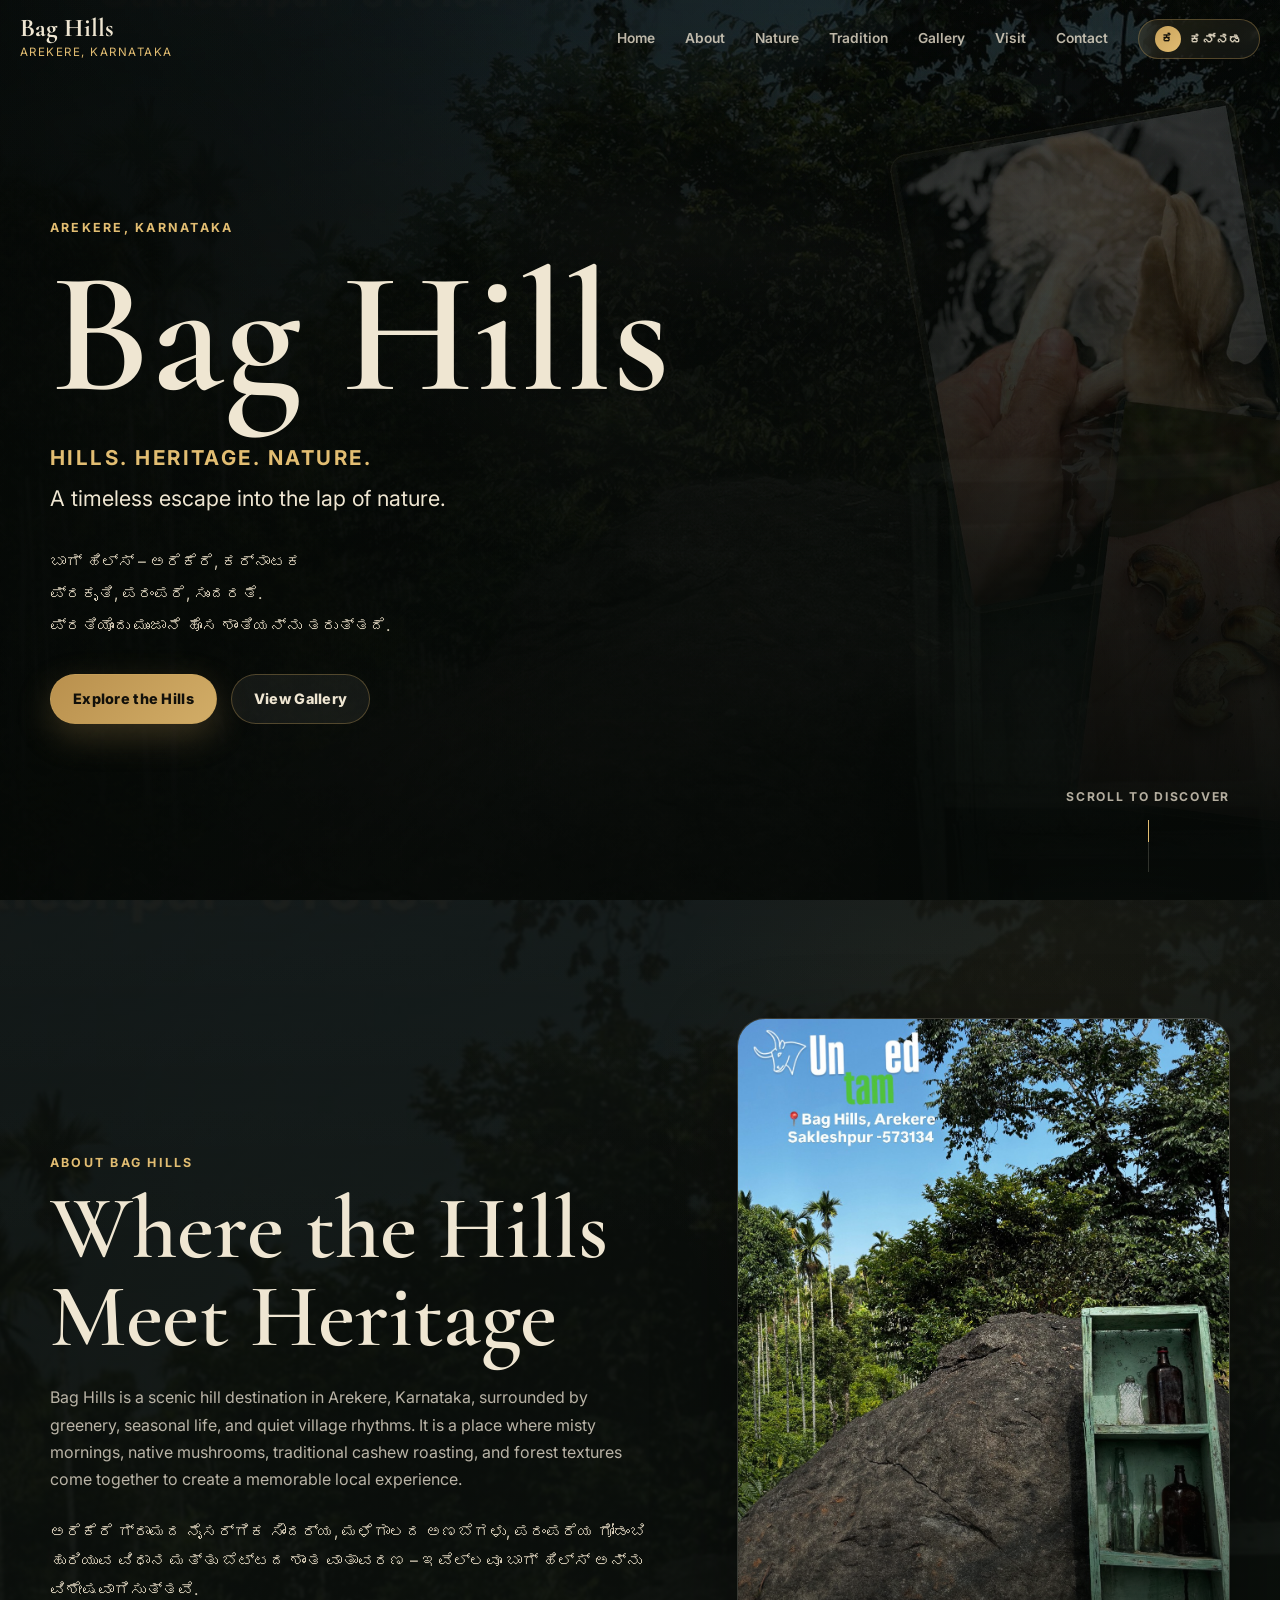
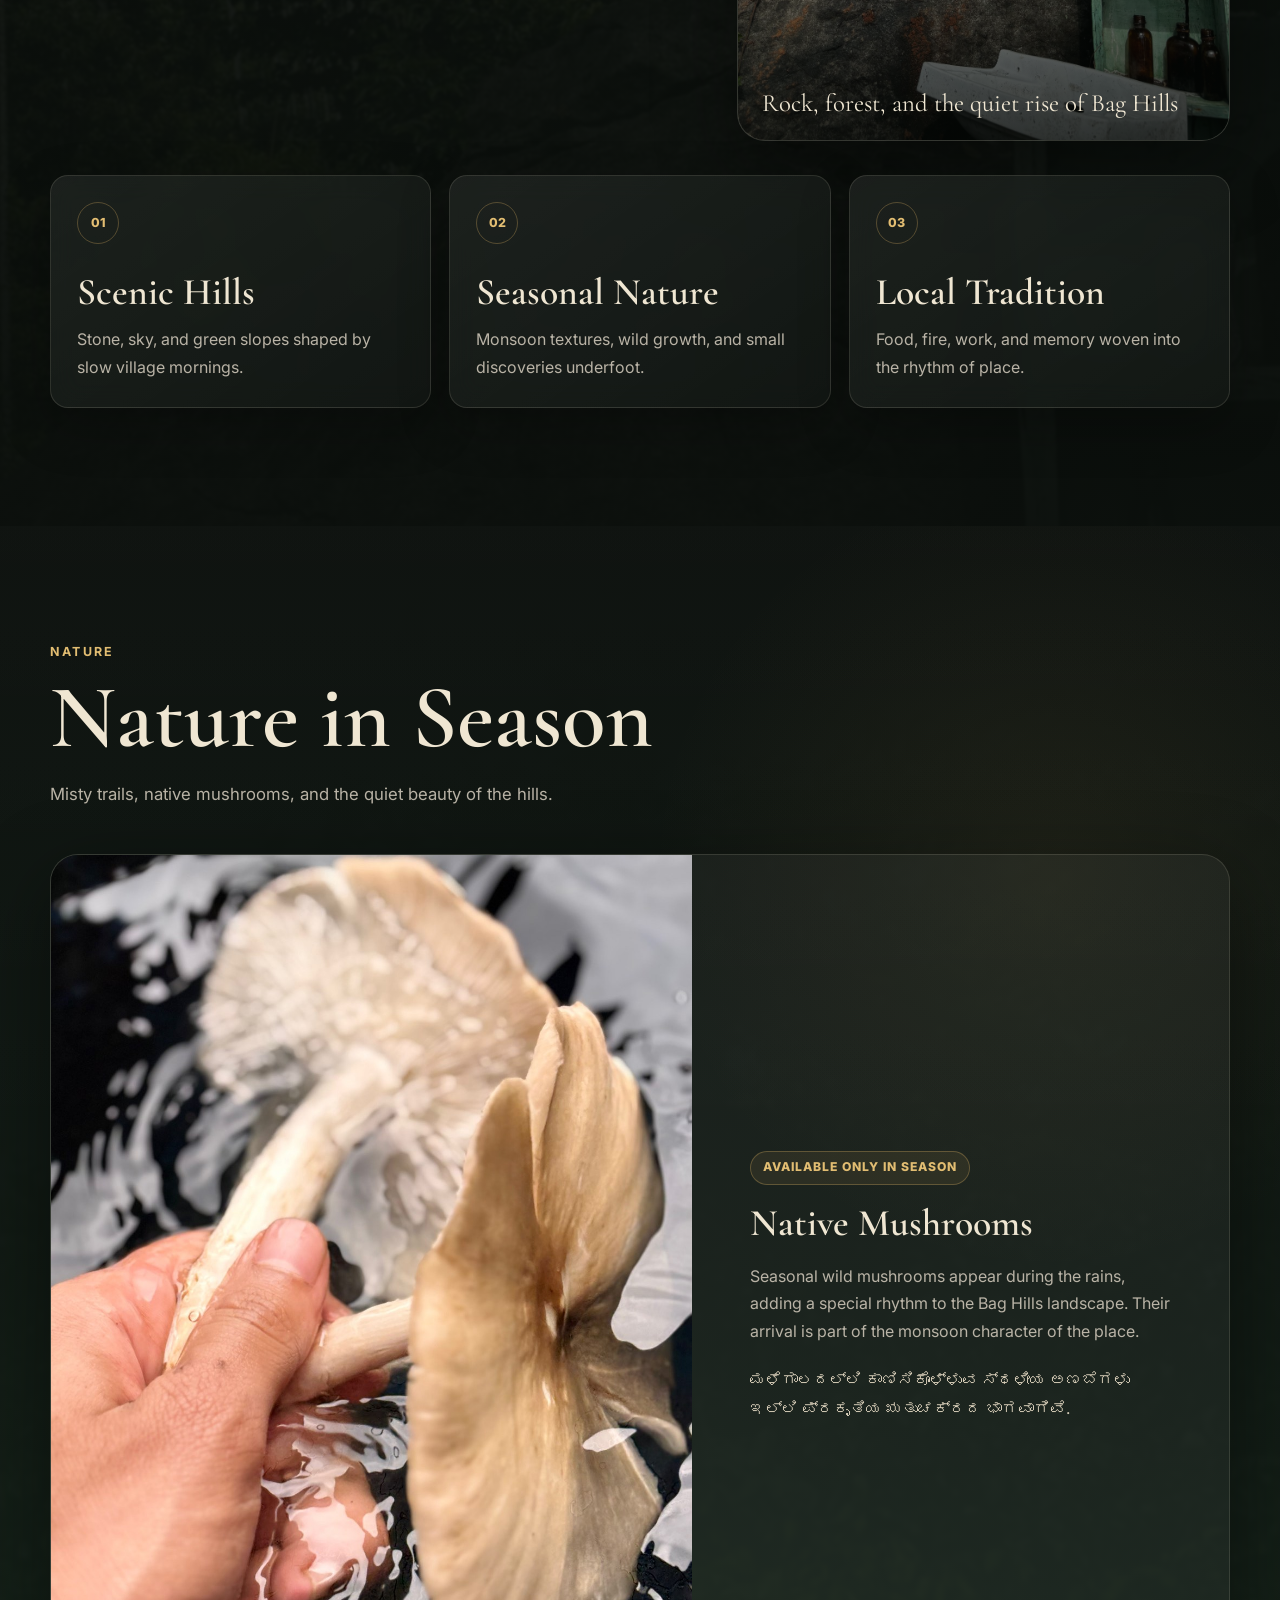
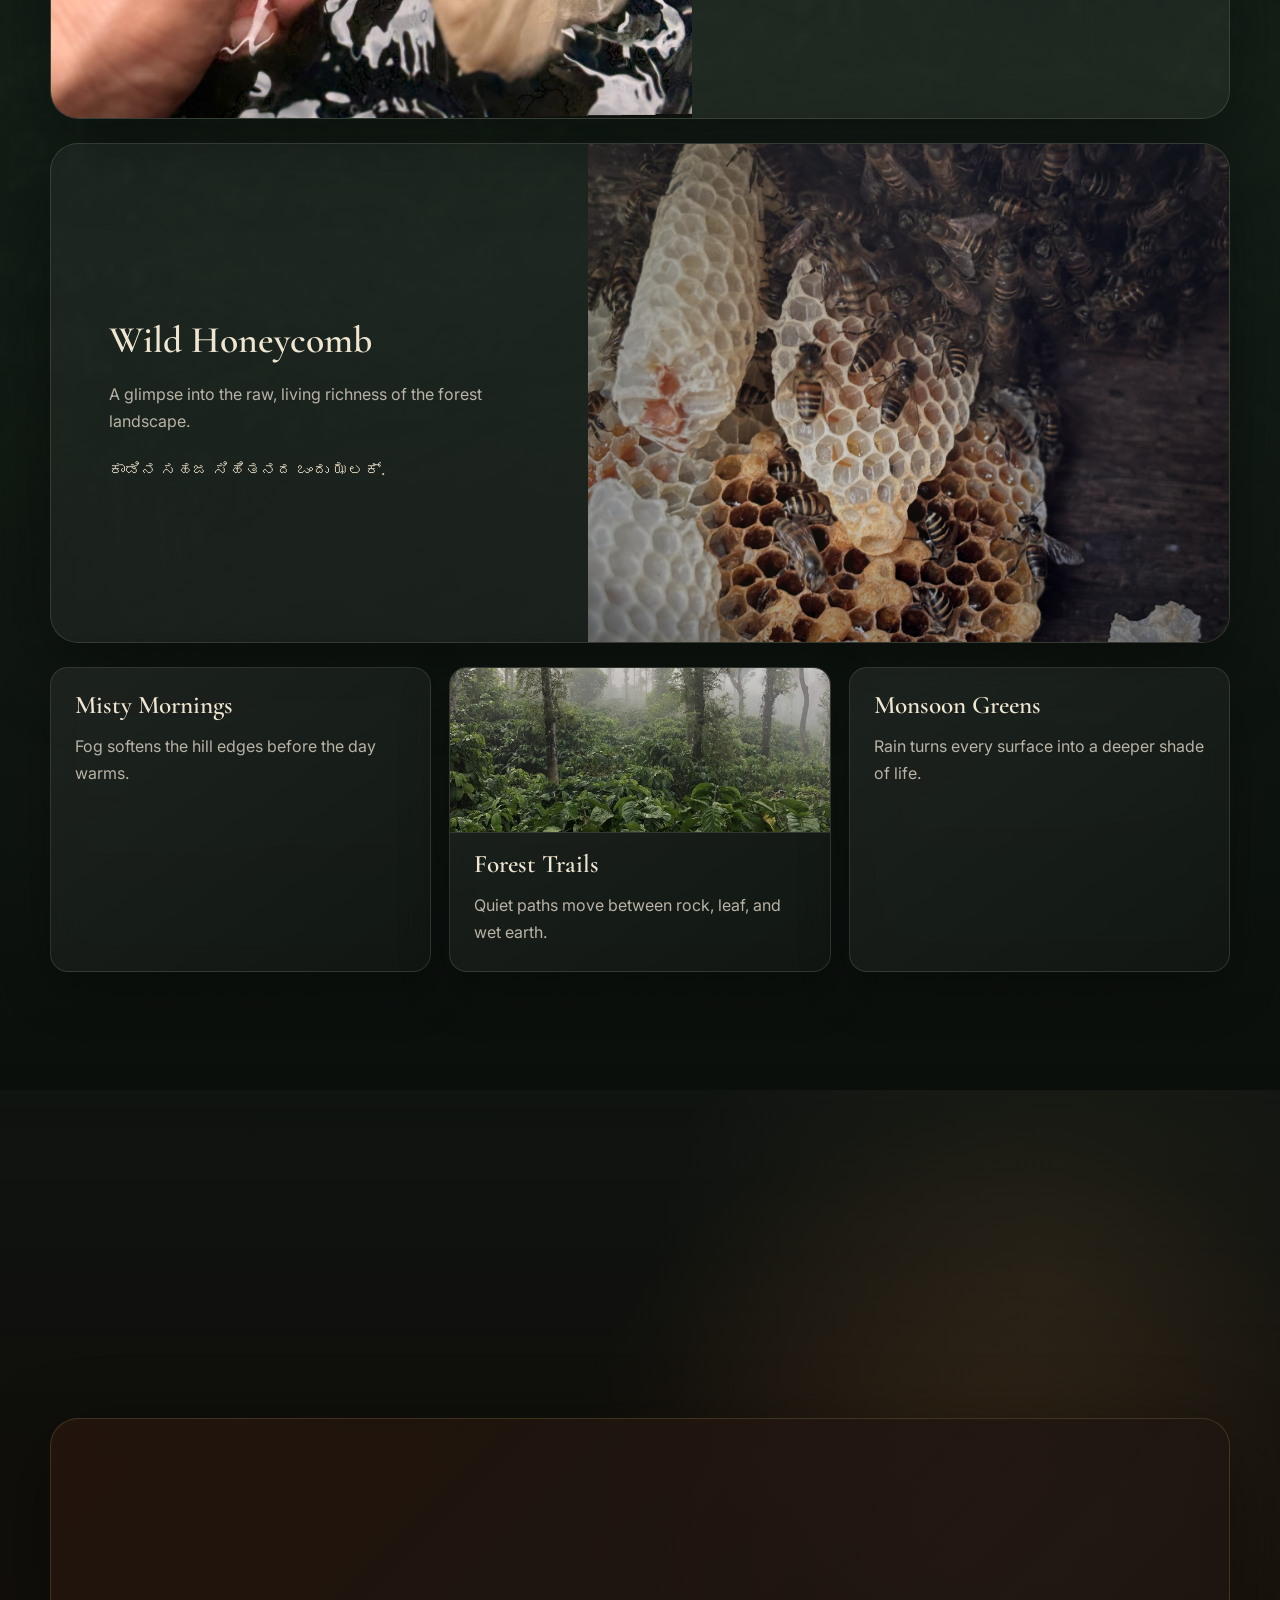
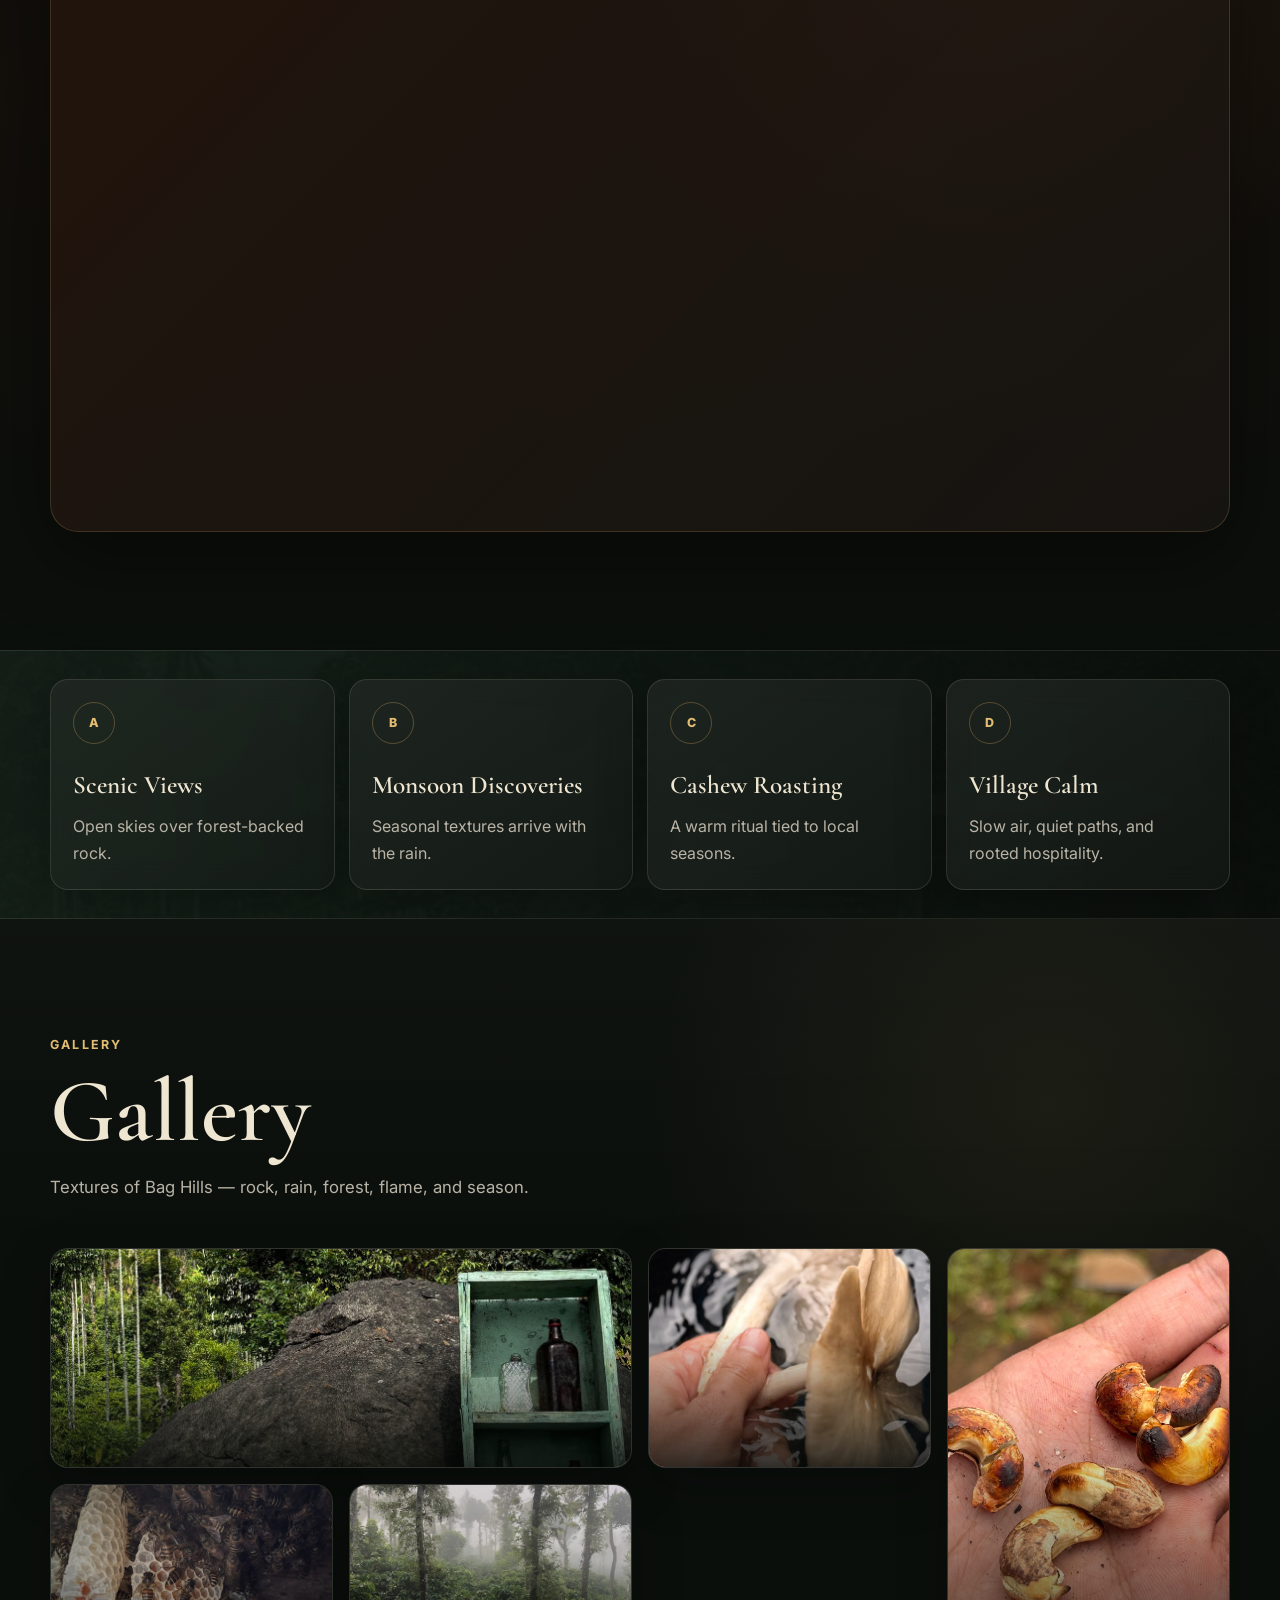
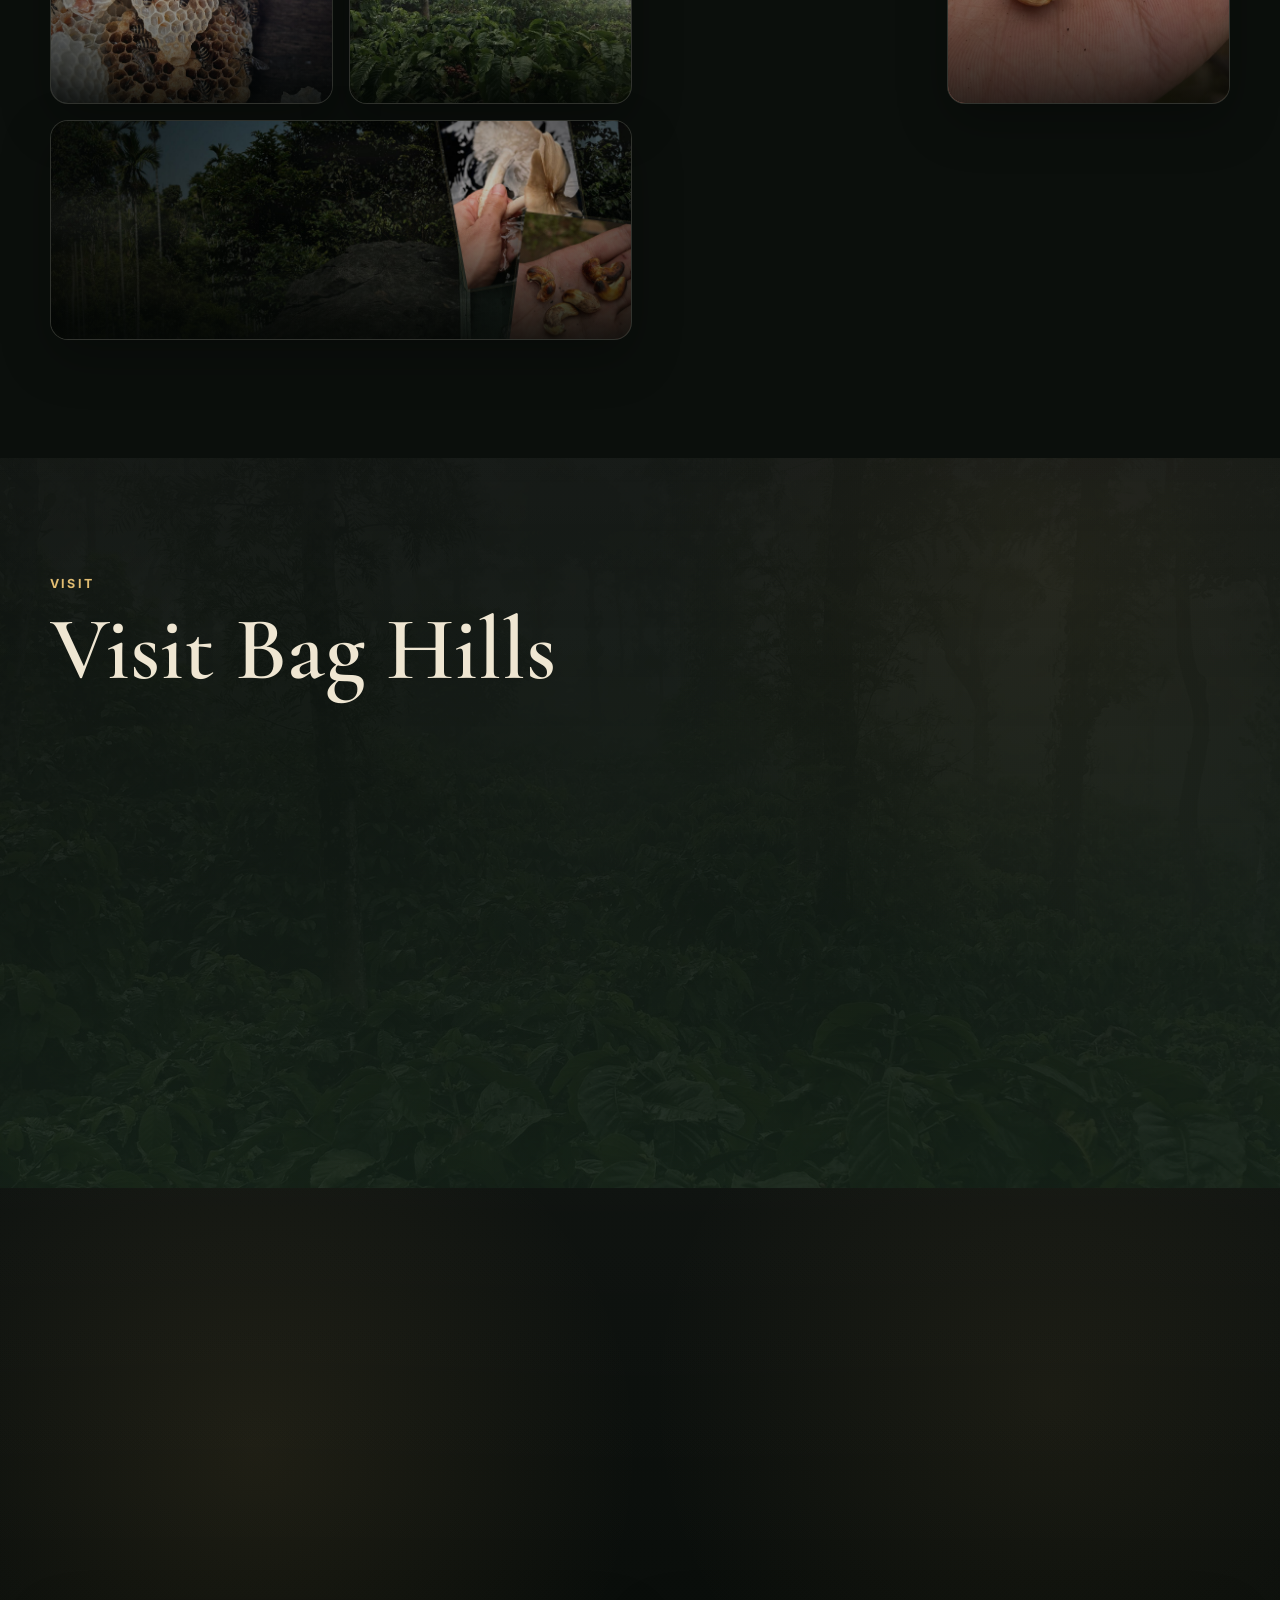
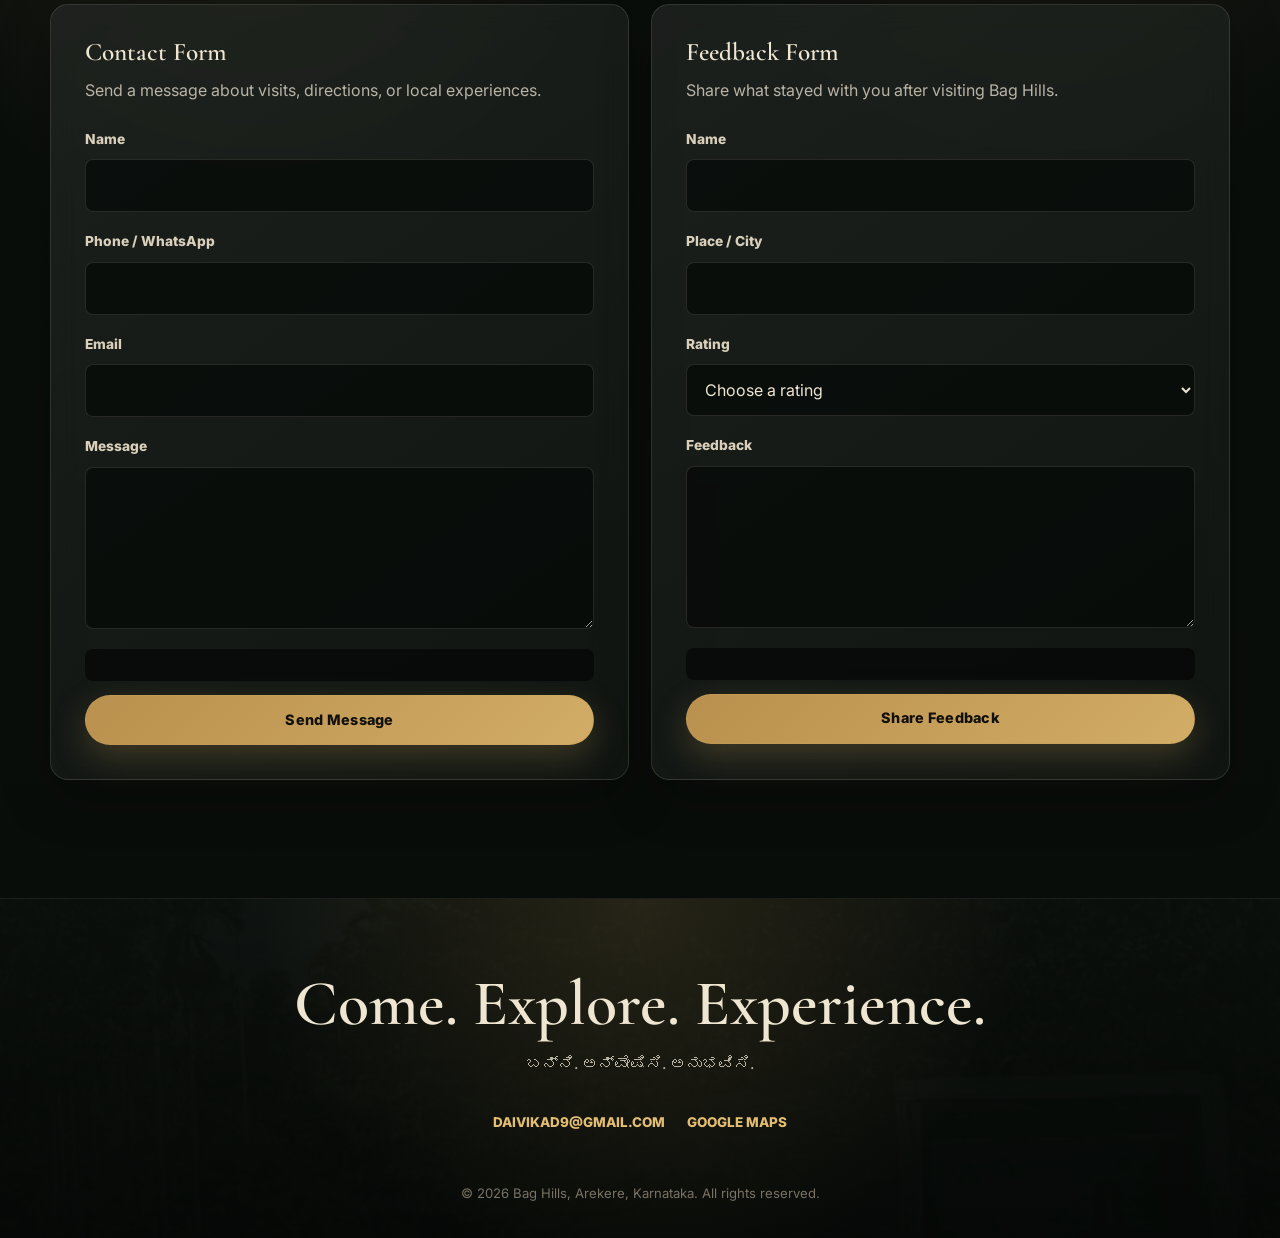
==== index.html @ 4d9002dd "Add files via upload" ====
<!DOCTYPE html>
<html lang="en">
  <head>
    <meta charset="UTF-8" />
    <meta name="viewport" content="width=device-width, initial-scale=1.0" />
    <meta
      name="description"
      content="Bag Hills in Arekere, Karnataka: a cinematic nature and place-story website for hills, monsoon trails, native mushrooms, honeycomb, and seasonal cashew roasting."
    />
    <title>Bag Hills - Arekere, Karnataka</title>
    <link rel="preconnect" href="https://fonts.googleapis.com" />
    <link rel="preconnect" href="https://fonts.gstatic.com" crossorigin />
    <link
      href="https://fonts.googleapis.com/css2?family=Cormorant+Garamond:wght@500;600;700&family=Inter:wght@400;500;600;700&display=swap"
      rel="stylesheet"
    />
    <link rel="stylesheet" href="style.css" />
    <script src="script.js" defer></script>
  </head>
  <body>
    <header class="site-header" id="site-header">
      <nav class="navbar" aria-label="Primary navigation">
        <a class="brand" href="#home" aria-label="Bag Hills home">
          <span class="brand-title">Bag Hills</span>
          <span class="brand-subtitle">Arekere, Karnataka</span>
        </a>

        <button
          class="nav-toggle"
          type="button"
          aria-controls="primary-navigation"
          aria-expanded="false"
          aria-label="Open navigation"
        >
          <span></span>
          <span></span>
          <span></span>
        </button>

        <ul class="nav-menu" id="primary-navigation">
          <li><a href="#home" data-en="Home" data-kn="ಮುಖಪುಟ">Home</a></li>
          <li><a href="#about" data-en="About" data-kn="ಬಗ್ಗೆ">About</a></li>
          <li><a href="#nature" data-en="Nature" data-kn="ಪ್ರಕೃತಿ">Nature</a></li>
          <li><a href="#tradition" data-en="Tradition" data-kn="ಪರಂಪರೆ">Tradition</a></li>
          <li><a href="#gallery" data-en="Gallery" data-kn="ಗ್ಯಾಲರಿ">Gallery</a></li>
          <li><a href="#visit" data-en="Visit" data-kn="ಭೇಟಿ">Visit</a></li>
          <li><a href="#contact" data-en="Contact" data-kn="ಸಂಪರ್ಕ">Contact</a></li>
          <li>
            <button class="lang-toggle" id="lang-toggle" type="button" aria-label="Switch language">
              <span class="lang-flag">ಕ</span>
              <span class="lang-label" data-en="ಕನ್ನಡ" data-kn="English">ಕನ್ನಡ</span>
            </button>
          </li>
        </ul>
      </nav>
    </header>

    <main>
      <section class="hero" id="home" aria-label="Bag Hills hero">
        <div class="hero-content reveal">
          <p class="section-kicker">Arekere, Karnataka</p>
          <h1>Bag Hills</h1>
          <p class="hero-line">Hills. Heritage. Nature.</p>
          <p class="hero-copy">A timeless escape into the lap of nature.</p>
          <div class="kannada-stack" lang="kn">
            <p>ಬಾಗ್ ಹಿಲ್ಸ್ – ಅರೆಕೆರೆ, ಕರ್ನಾಟಕ</p>
            <p>ಪ್ರಕೃತಿ, ಪರಂಪರೆ, ಸುಂದರತೆ.</p>
            <p>ಪ್ರತಿಯೊಂದು ಮುಂಜಾನೆ ಹೊಸ ಶಾಂತಿಯನ್ನು ತರುತ್ತದೆ.</p>
          </div>
          <div class="hero-actions" aria-label="Hero actions">
            <a class="btn btn-primary" href="#about">Explore the Hills</a>
            <a class="btn btn-secondary" href="#gallery">View Gallery</a>
          </div>
        </div>
        <a class="scroll-indicator" href="#about" aria-label="Scroll to about section">
          <span>Scroll to discover</span>
          <span class="scroll-line" aria-hidden="true"></span>
        </a>
      </section>

      <section class="section about-section" id="about">
        <div class="container">
          <div class="split-layout">
            <div class="section-copy reveal">
              <p class="section-kicker">About Bag Hills</p>
              <h2>Where the Hills Meet Heritage</h2>
              <p>
                Bag Hills is a scenic hill destination in Arekere, Karnataka,
                surrounded by greenery, seasonal life, and quiet village
                rhythms. It is a place where misty mornings, native mushrooms,
                traditional cashew roasting, and forest textures come together
                to create a memorable local experience.
              </p>
              <p class="kn-text" lang="kn">
                ಅರೆಕೆರೆ ಗ್ರಾಮದ ನೈಸರ್ಗಿಕ ಸೌಂದರ್ಯ, ಮಳೆಗಾಲದ ಅಣಬೆಗಳು,
                ಪರಂಪರೆಯ ಗೋಡಂಬಿ ಹುರಿಯುವ ವಿಧಾನ ಮತ್ತು ಬೆಟ್ಟದ ಶಾಂತ ವಾತಾವರಣ –
                ಇವೆಲ್ಲವೂ ಬಾಗ್ ಹಿಲ್ಸ್ ಅನ್ನು ವಿಶೇಷವಾಗಿಸುತ್ತವೆ.
              </p>
            </div>
            <figure class="image-card reveal">
              <img
                src="images/bag-rock.jpg"
                alt="Rock landscape and forest greenery at Bag Hills, Arekere"
                loading="lazy"
                decoding="async"
              />
              <figcaption>Rock, forest, and the quiet rise of Bag Hills</figcaption>
            </figure>
          </div>

          <div class="highlight-grid">
            <article class="highlight-card reveal">
              <span class="card-icon" aria-hidden="true">01</span>
              <h3>Scenic Hills</h3>
              <p>Stone, sky, and green slopes shaped by slow village mornings.</p>
            </article>
            <article class="highlight-card reveal">
              <span class="card-icon" aria-hidden="true">02</span>
              <h3>Seasonal Nature</h3>
              <p>Monsoon textures, wild growth, and small discoveries underfoot.</p>
            </article>
            <article class="highlight-card reveal">
              <span class="card-icon" aria-hidden="true">03</span>
              <h3>Local Tradition</h3>
              <p>Food, fire, work, and memory woven into the rhythm of place.</p>
            </article>
          </div>
        </div>
      </section>

      <section class="section nature-section" id="nature">
        <div class="container">
          <div class="section-heading reveal">
            <p class="section-kicker">Nature</p>
            <h2>Nature in Season</h2>
            <p>Misty trails, native mushrooms, and the quiet beauty of the hills.</p>
          </div>

          <div class="season-grid">
            <article class="season-block reveal">
              <figure>
                <img
                  src="images/mushrooms.jpg"
                  alt="Native seasonal mushrooms gathered near Bag Hills"
                  loading="lazy"
                  decoding="async"
                />
              </figure>
              <div class="season-copy">
                <span class="badge">Available only in season</span>
                <h3>Native Mushrooms</h3>
                <p>
                  Seasonal wild mushrooms appear during the rains, adding a
                  special rhythm to the Bag Hills landscape. Their arrival is
                  part of the monsoon character of the place.
                </p>
                <p class="kn-text" lang="kn">
                  ಮಳೆಗಾಲದಲ್ಲಿ ಕಾಣಿಸಿಕೊಳ್ಳುವ ಸ್ಥಳೀಯ ಅಣಬೆಗಳು ಇಲ್ಲಿ ಪ್ರಕೃತಿಯ
                  ಋತುಚಕ್ರದ ಭಾಗವಾಗಿವೆ.
                </p>
              </div>
            </article>

            <article class="season-block season-block-reverse reveal">
              <figure>
                <img
                  src="images/honeycomb.jpg"
                  alt="Warm honeycomb texture inspired by wild forest honey"
                  loading="lazy"
                  decoding="async"
                />
              </figure>
              <div class="season-copy">
                <h3>Wild Honeycomb</h3>
                <p>A glimpse into the raw, living richness of the forest landscape.</p>
                <p class="kn-text" lang="kn">ಕಾಡಿನ ಸಹಜ ಸಿಹಿತನದ ಒಂದು ಝಲಕ್.</p>
              </div>
            </article>
          </div>

          <div class="feature-row">
            <article class="mini-card reveal">
              <h3>Misty Mornings</h3>
              <p>Fog softens the hill edges before the day warms.</p>
            </article>
            <article class="mini-card mini-card-media reveal">
              <img
                src="images/trail-640.jpg"
                srcset="images/trail-640.jpg 640w, images/trail-960.jpg 960w, images/trail-1400.jpg 1400w, images/trail.jpg 1600w"
                sizes="(max-width: 760px) calc(100vw - 56px), 33vw"
                alt="Misty forest and coffee plants along the Bag Hills trail"
                loading="lazy"
                decoding="async"
              />
              <div>
                <h3>Forest Trails</h3>
                <p>Quiet paths move between rock, leaf, and wet earth.</p>
              </div>
            </article>
            <article class="mini-card reveal">
              <h3>Monsoon Greens</h3>
              <p>Rain turns every surface into a deeper shade of life.</p>
            </article>
          </div>
        </div>
      </section>

      <section class="section tradition-section" id="tradition">
        <div class="container">
          <div class="section-heading reveal">
            <p class="section-kicker">Tradition</p>
            <h2>Tradition by Fire</h2>
            <p>A seasonal ritual of roasting cashews in the old way.</p>
          </div>

          <div class="tradition-panel">
            <figure class="tradition-image reveal">
              <img
                src="images/cashew-roast.jpg"
                alt="Traditionally roasted cashews held in a palm at Bag Hills"
                loading="lazy"
                decoding="async"
              />
            </figure>
            <div class="tradition-copy reveal">
              <span class="badge badge-ember">Seasonal Experience</span>
              <h3>Traditional Way of Roasting Cashews</h3>
              <p>
                During the season, cashews are roasted in a simple traditional
                style that reflects the local rhythm of work, weather, and food
                culture. It is presented here as a cultural place experience,
                not a commercial product listing.
              </p>
              <p class="kn-text" lang="kn">
                ಗೋಡಂಬಿಯನ್ನು ಪರಂಪರೆಯ ರೀತಿಯಲ್ಲಿ ಹುರಿಯುವ ವಿಧಾನವು ಇಲ್ಲಿ ಸ್ಥಳೀಯ
                ಬದುಕಿನ ಒಂದು ಭಾಗವಾಗಿದೆ.
              </p>
              <div class="ember-list">
                <span>Fire-roasted tradition</span>
                <span>Seasonal local practice</span>
                <span>Rooted in place and memory</span>
              </div>
            </div>
          </div>
        </div>
      </section>

      <section class="experience-strip" aria-label="Bag Hills experience highlights">
        <div class="container experience-grid">
          <article class="experience-card reveal">
            <span class="card-icon" aria-hidden="true">A</span>
            <h3>Scenic Views</h3>
            <p>Open skies over forest-backed rock.</p>
          </article>
          <article class="experience-card reveal">
            <span class="card-icon" aria-hidden="true">B</span>
            <h3>Monsoon Discoveries</h3>
            <p>Seasonal textures arrive with the rain.</p>
          </article>
          <article class="experience-card reveal">
            <span class="card-icon" aria-hidden="true">C</span>
            <h3>Cashew Roasting</h3>
            <p>A warm ritual tied to local seasons.</p>
          </article>
          <article class="experience-card reveal">
            <span class="card-icon" aria-hidden="true">D</span>
            <h3>Village Calm</h3>
            <p>Slow air, quiet paths, and rooted hospitality.</p>
          </article>
        </div>
      </section>

      <section class="section gallery-section" id="gallery">
        <div class="container">
          <div class="section-heading reveal">
            <p class="section-kicker" data-en="Gallery" data-kn="ಗ್ಯಾಲರಿ">Gallery</p>
            <h2 data-en="Gallery" data-kn="ಗ್ಯಾಲರಿ">Gallery</h2>
            <p data-en="Textures of Bag Hills — rock, rain, forest, flame, and season." data-kn="ಬಾಗ್ ಹಿಲ್ಸ್‌ನ ವಿನ್ಯಾಸಗಳು — ಬಂಡೆ, ಮಳೆ, ಕಾಡು, ಜ್ವಾಲೆ ಮತ್ತು ಋತು.">Textures of Bag Hills — rock, rain, forest, flame, and season.</p>
          </div>

          <div class="gallery-grid">
            <button class="gallery-item gallery-wide reveal" type="button" data-caption="Bag Hills Rock" data-caption-kn="ಬಾಗ್ ಹಿಲ್ಸ್ ಬಂಡೆ">
              <img src="images/bag-rock.jpg" alt="Bag Hills rock and forest scene" loading="lazy" decoding="async" />
              <span data-en="Bag Hills Rock" data-kn="ಬಾಗ್ ಹಿಲ್ಸ್ ಬಂಡೆ">Bag Hills Rock</span>
            </button>
            <button class="gallery-item reveal" type="button" data-caption="Native Mushrooms" data-caption-kn="ಸ್ಥಳೀಯ ಅಣಬೆಗಳು">
              <img src="images/mushrooms.jpg" alt="Native mushrooms in the monsoon season" loading="lazy" decoding="async" />
              <span data-en="Native Mushrooms" data-kn="ಸ್ಥಳೀಯ ಅಣಬೆಗಳು">Native Mushrooms</span>
            </button>
            <button class="gallery-item gallery-tall reveal" type="button" data-caption="Traditional Cashew Roasting" data-caption-kn="ಪಾರಂಪರಿಕ ಗೋಡಂಬಿ ಹುರಿಯುವಿಕೆ">
              <img src="images/cashew-roast.jpg" alt="Traditional cashew roasting closeup" loading="lazy" decoding="async" />
              <span data-en="Traditional Cashew Roasting" data-kn="ಪಾರಂಪರಿಕ ಗೋಡಂಬಿ ಹುರಿಯುವಿಕೆ">Traditional Cashew Roasting</span>
            </button>
            <button class="gallery-item reveal" type="button" data-caption="Wild Honeycomb" data-caption-kn="ಕಾಡು ಜೇನುಗೂಡು">
              <img src="images/honeycomb.jpg" alt="Wild honeycomb inspired visual" loading="lazy" decoding="async" />
              <span data-en="Wild Honeycomb" data-kn="ಕಾಡು ಜೇನುಗೂಡು">Wild Honeycomb</span>
            </button>
            <button class="gallery-item reveal" type="button" data-caption="Forest Trail" data-caption-kn="ಕಾಡಿನ ಹಾದಿ">
              <img
                src="images/trail-960.jpg"
                srcset="images/trail-640.jpg 640w, images/trail-960.jpg 960w, images/trail-1400.jpg 1400w, images/trail.jpg 1600w"
                sizes="(max-width: 760px) calc(100vw - 56px), 25vw"
                alt="Misty forest trail through Bag Hills greenery"
                loading="lazy"
                decoding="async"
              />
              <span data-en="Forest Trail" data-kn="ಕಾಡಿನ ಹಾದಿ">Forest Trail</span>
            </button>
            <button class="gallery-item gallery-wide reveal" type="button" data-caption="Bag Hills Moodboard" data-caption-kn="ಬಾಗ್ ಹಿಲ್ಸ್ ಮೂಡ್‌ಬೋರ್ಡ್">
              <img src="images/hero-collage.jpg" alt="Cinematic Bag Hills moodboard collage" loading="lazy" decoding="async" />
              <span data-en="Bag Hills Moodboard" data-kn="ಬಾಗ್ ಹಿಲ್ಸ್ ಮೂಡ್‌ಬೋರ್ಡ್">Bag Hills Moodboard</span>
            </button>
          </div>
        </div>
      </section>

      <section class="section visit-section" id="visit">
        <div class="container">
          <div class="section-heading reveal">
            <p class="section-kicker">Visit</p>
            <h2>Visit Bag Hills</h2>
          </div>

          <div class="visit-grid">
            <article class="visit-card reveal">
              <span class="card-icon" aria-hidden="true">01</span>
              <h3>Location</h3>
              <p>Bag Hills, Arekere, Karnataka<br />Sakleshpur - 573134</p>
              <a
                class="btn btn-small"
                href="https://share.google/qg2zh8csfG2j6T6Hn"
                target="_blank"
                rel="noopener"
                aria-label="Open Bag Hills in Google Maps"
              >
                Open in Google Maps
              </a>
            </article>
            <article class="visit-card reveal">
              <span class="card-icon" aria-hidden="true">02</span>
              <h3>Best Time to Visit</h3>
              <ul>
                <li>Monsoon for mushrooms and lush greenery</li>
                <li>Cooler mornings for scenic views</li>
                <li>Seasonal periods for cashew roasting</li>
              </ul>
            </article>
            <article class="visit-card reveal">
              <span class="card-icon" aria-hidden="true">03</span>
              <h3>What to Expect</h3>
              <ul>
                <li>Nature-led atmosphere</li>
                <li>Hill and rock landscape</li>
                <li>Seasonal experiences</li>
                <li>Local rural setting</li>
              </ul>
            </article>
          </div>
        </div>
      </section>

      <section class="section contact-section" id="contact">
        <div class="container">
          <div class="section-heading reveal">
            <p class="section-kicker" data-en="Connect" data-kn="ಸಂಪರ್ಕ">Connect</p>
            <h2 data-en="Connect with Bag Hills" data-kn="ಬಾಗ್ ಹಿಲ್ಸ್ ಜೊತೆ ಸಂಪರ್ಕಿಸಿ">Connect with Bag Hills</h2>
            <p data-en="Have a question or want to share your experience?" data-kn="ನಿಮಗೆ ಪ್ರಶ್ನೆ ಇದೆಯೇ ಅಥವಾ ನಿಮ್ಮ ಅನುಭವವನ್ನು ಹಂಚಿಕೊಳ್ಳಬೇಕೆ?">Have a question or want to share your experience?</p>
          </div>

          <div class="forms-grid">
            <form class="form-card reveal" id="contact-form" novalidate>
              <div class="form-intro">
                <h3 data-en="Contact Form" data-kn="ಸಂಪರ್ಕ ಫಾರ್ಮ್">Contact Form</h3>
                <p data-en="Send a message about visits, directions, or local experiences." data-kn="ಭೇಟಿ, ದಿಕ್ಕುಗಳು ಅಥವಾ ಸ್ಥಳೀಯ ಅನುಭವಗಳ ಬಗ್ಗೆ ಸಂದೇಶ ಕಳುಹಿಸಿ.">Send a message about visits, directions, or local experiences.</p>
              </div>
              <div class="field-group">
                <label for="contact-name" data-en="Name" data-kn="ಹೆಸರು">Name</label>
                <input id="contact-name" name="name" type="text" autocomplete="name" required data-placeholder-en="" data-placeholder-kn="ನಿಮ್ಮ ಹೆಸರು" />
              </div>
              <div class="field-group">
                <label for="contact-phone" data-en="Phone / WhatsApp" data-kn="ಫೋನ್ / ವಾಟ್ಸ್‌ಆ‍ಪ್">Phone / WhatsApp</label>
                <input id="contact-phone" name="phone" type="tel" autocomplete="tel" required data-placeholder-en="" data-placeholder-kn="ನಿಮ್ಮ ಫೋನ್ ಸಂಖ್ಯೆ" />
              </div>
              <div class="field-group">
                <label for="contact-email" data-en="Email" data-kn="ಇಮೇಲ್">Email</label>
                <input id="contact-email" name="email" type="email" autocomplete="email" data-placeholder-en="" data-placeholder-kn="ನಿಮ್ಮ ಇಮೇಲ್" />
              </div>
              <div class="field-group">
                <label for="contact-message" data-en="Message" data-kn="ಸಂದೇಶ">Message</label>
                <textarea id="contact-message" name="message" rows="5" required data-placeholder-en="" data-placeholder-kn="ನಿಮ್ಮ ಸಂದೇಶವನ್ನು ಬರೆಯಿರಿ"></textarea>
              </div>
              <p class="form-status" aria-live="polite" role="status"></p>
              <button class="btn btn-primary" type="submit" data-en="Send Message" data-kn="ಸಂದೇಶ ಕಳುಹಿಸಿ">Send Message</button>
            </form>

            <form class="form-card reveal" id="feedback-form" novalidate>
              <div class="form-intro">
                <h3 data-en="Feedback Form" data-kn="ಪ್ರತಿಕ್ರಿಯೆ ಫಾರ್ಮ್">Feedback Form</h3>
                <p data-en="Share what stayed with you after visiting Bag Hills." data-kn="ಬಾಗ್ ಹಿಲ್ಸ್‌ಗೆ ಭೇಟಿ ನೀಡಿದ ನಂತರ ನಿಮ್ಮ ಅನುಭವ ಹಂಚಿಕೊಳ್ಳಿ.">Share what stayed with you after visiting Bag Hills.</p>
              </div>
              <div class="field-group">
                <label for="feedback-name" data-en="Name" data-kn="ಹೆಸರು">Name</label>
                <input id="feedback-name" name="name" type="text" autocomplete="name" required data-placeholder-en="" data-placeholder-kn="ನಿಮ್ಮ ಹೆಸರು" />
              </div>
              <div class="field-group">
                <label for="feedback-place" data-en="Place / City" data-kn="ಸ್ಥಳ / ನಗರ">Place / City</label>
                <input id="feedback-place" name="place" type="text" autocomplete="address-level2" data-placeholder-en="" data-placeholder-kn="ನಿಮ್ಮ ಸ್ಥಳ" />
              </div>
              <div class="field-group">
                <label for="feedback-rating" data-en="Rating" data-kn="ರೇಟಿಂಗ್">Rating</label>
                <select id="feedback-rating" name="rating" required>
                  <option value="" data-en="Choose a rating" data-kn="ರೇಟಿಂಗ್ ಆಯ್ಕೆಮಾಡಿ">Choose a rating</option>
                  <option value="5" data-en="5 - Excellent" data-kn="5 - ಅತ್ಯುತ್ತಮ">5 - Excellent</option>
                  <option value="4" data-en="4 - Very good" data-kn="4 - ತುಂಬಾ ಒಳ್ಳೆಯದು">4 - Very good</option>
                  <option value="3" data-en="3 - Good" data-kn="3 - ಒಳ್ಳೆಯದು">3 - Good</option>
                  <option value="2" data-en="2 - Fair" data-kn="2 - ಸಾಧಾರಣ">2 - Fair</option>
                  <option value="1" data-en="1 - Needs improvement" data-kn="1 - ಸುಧಾರಣೆ ಬೇಕು">1 - Needs improvement</option>
                </select>
              </div>
              <div class="field-group">
                <label for="feedback-message" data-en="Feedback" data-kn="ಪ್ರತಿಕ್ರಿಯೆ">Feedback</label>
                <textarea id="feedback-message" name="feedback" rows="5" required data-placeholder-en="" data-placeholder-kn="ನಿಮ್ಮ ಪ್ರತಿಕ್ರಿಯೆ ಬರೆಯಿರಿ"></textarea>
              </div>
              <p class="form-status" aria-live="polite" role="status"></p>
              <button class="btn btn-primary" type="submit" data-en="Share Feedback" data-kn="ಪ್ರತಿಕ್ರಿಯೆ ಹಂಚಿಕೊಳ್ಳಿ">Share Feedback</button>
            </form>
          </div>
        </div>
      </section>
    </main>

    <footer class="site-footer">
      <div class="container footer-inner reveal">
        <h2>Come. Explore. Experience.</h2>
        <p lang="kn">ಬನ್ನಿ. ಅನ್ವೇಷಿಸಿ. ಅನುಭವಿಸಿ.</p>
        <div class="footer-links">
          <a href="mailto:daivikad9@gmail.com" aria-label="Email Bag Hills">
            daivikad9@gmail.com
          </a>
          <a
            href="https://share.google/qg2zh8csfG2j6T6Hn"
            target="_blank"
            rel="noopener"
            aria-label="Open Bag Hills in Google Maps"
          >
            Google Maps
          </a>
        </div>
        <p class="copyright">
          © <span id="year"></span> Bag Hills, Arekere, Karnataka. All rights reserved.
        </p>
      </div>
    </footer>

    <div class="lightbox" id="lightbox" role="dialog" aria-modal="true" aria-hidden="true" aria-label="Gallery image preview">
      <button class="lightbox-close" type="button" aria-label="Close gallery preview">×</button>
      <figure>
        <img src="images/bag-rock.jpg" alt="" id="lightbox-image" />
        <figcaption id="lightbox-caption"></figcaption>
      </figure>
    </div>
  </body>
</html>
---- style.css ----
:root {
  --bg: #0b0f0c;
  --bg-soft: #101711;
  --deep-forest: #142018;
  --forest: #1c2b20;
  --moss: #2f4a35;
  --moss-soft: #456444;
  --gold: #c7a15b;
  --gold-bright: #e2bd72;
  --ember: #b96732;
  --sand: #efe6d2;
  --sand-soft: #d9cfba;
  --muted: #b9b3a6;
  --muted-dark: #797366;
  --glass: rgba(255, 255, 255, 0.05);
  --glass-strong: rgba(255, 255, 255, 0.09);
  --border: rgba(239, 230, 210, 0.13);
  --gold-border: rgba(199, 161, 91, 0.34);
  --shadow: 0 24px 80px rgba(0, 0, 0, 0.42);
  --shadow-soft: 0 18px 50px rgba(0, 0, 0, 0.28);
  --radius-sm: 8px;
  --radius: 18px;
  --radius-lg: 28px;
  --container: 1180px;
  --section-pad: 118px;
  --ease: cubic-bezier(0.2, 0.8, 0.2, 1);
}

* {
  box-sizing: border-box;
}

html {
  background: var(--bg);
  scroll-behavior: smooth;
  scroll-padding-top: 88px;
}

body {
  margin: 0;
  background:
    radial-gradient(circle at 18% 10%, rgba(199, 161, 91, 0.11), transparent 32rem),
    linear-gradient(180deg, #080b09 0%, var(--bg) 38%, #070a08 100%),
    var(--bg);
  color: var(--sand);
  font-family: "Inter", sans-serif;
  font-size: 16px;
  line-height: 1.7;
  overflow-x: hidden;
}

body.nav-open {
  overflow: hidden;
  width: 100%;
}

img {
  display: block;
  width: 100%;
  height: 100%;
  object-fit: cover;
}

a {
  color: inherit;
  text-decoration: none;
}

button,
input,
textarea,
select {
  font: inherit;
}

button {
  color: inherit;
}

::selection {
  background: rgba(199, 161, 91, 0.34);
  color: var(--sand);
}

:focus-visible {
  outline: 2px solid var(--gold-bright);
  outline-offset: 4px;
}

/* Layout */
.container {
  width: min(calc(100% - 40px), var(--container));
  margin-inline: auto;
}

.section {
  position: relative;
  padding: var(--section-pad) 0;
}

.section::before {
  content: "";
  position: absolute;
  inset: 0;
  pointer-events: none;
  background:
    linear-gradient(180deg, rgba(255, 255, 255, 0.02), transparent 30%),
    radial-gradient(circle at 82% 16%, rgba(199, 161, 91, 0.08), transparent 25rem);
}

.section > .container {
  position: relative;
  z-index: 1;
}

.section-kicker {
  margin: 0 0 14px;
  color: var(--gold-bright);
  font-size: 0.78rem;
  font-weight: 700;
  letter-spacing: 0.18em;
  line-height: 1.3;
  text-transform: uppercase;
}

h1,
h2,
h3 {
  margin: 0;
  color: var(--sand);
  font-family: "Cormorant Garamond", serif;
  font-weight: 600;
  line-height: 0.98;
}

h1 {
  max-width: 760px;
  font-size: clamp(4.8rem, 14vw, 10.8rem);
}

h2 {
  max-width: 760px;
  font-size: clamp(2.8rem, 7vw, 5.9rem);
}

h3 {
  font-size: clamp(1.55rem, 3vw, 2.35rem);
  line-height: 1.08;
}

p {
  color: var(--muted);
}

.kn-text,
.kannada-stack {
  color: var(--sand-soft);
  font-size: 0.98rem;
  line-height: 1.85;
}

.section-heading {
  max-width: 760px;
  margin-bottom: 46px;
}

.section-heading p:last-child {
  max-width: 650px;
  margin: 18px 0 0;
  font-size: 1.05rem;
}

/* Header */
.site-header {
  position: fixed;
  z-index: 1000;
  top: 0;
  right: 0;
  left: 0;
  transition: background 260ms var(--ease), border-color 260ms var(--ease), box-shadow 260ms var(--ease);
}

.site-header.is-scrolled,
.site-header.is-open {
  border-bottom: 1px solid rgba(239, 230, 210, 0.09);
  background: rgba(8, 12, 9, 0.78);
  box-shadow: 0 12px 38px rgba(0, 0, 0, 0.25);
  backdrop-filter: blur(18px);
}

.navbar {
  display: flex;
  align-items: center;
  justify-content: space-between;
  width: min(calc(100% - 36px), 1240px);
  min-height: 78px;
  margin-inline: auto;
  gap: 24px;
}

.brand {
  display: grid;
  gap: 2px;
}

.brand-title {
  font-family: "Cormorant Garamond", serif;
  font-size: 1.6rem;
  font-weight: 700;
  line-height: 1;
}

.brand-subtitle {
  color: var(--gold-bright);
  font-size: 0.72rem;
  letter-spacing: 0.13em;
  text-transform: uppercase;
}

.nav-menu {
  display: flex;
  align-items: center;
  gap: 30px;
  padding: 0;
  margin: 0;
  list-style: none;
}

.nav-menu a {
  position: relative;
  display: inline-flex;
  align-items: center;
  min-height: 44px;
  color: rgba(239, 230, 210, 0.78);
  font-size: 0.86rem;
  font-weight: 600;
  transition: color 220ms var(--ease);
}

.nav-menu a::after {
  content: "";
  position: absolute;
  right: 0;
  bottom: 8px;
  left: 0;
  height: 1px;
  background: var(--gold);
  transform: scaleX(0);
  transform-origin: right;
  transition: transform 260ms var(--ease);
}

.nav-menu a:hover,
.nav-menu a:focus-visible {
  color: var(--sand);
}

.nav-menu a:hover::after,
.nav-menu a:focus-visible::after {
  transform: scaleX(1);
  transform-origin: left;
}

.nav-toggle {
  display: none;
  width: 46px;
  height: 46px;
  padding: 0;
  border: 1px solid var(--border);
  border-radius: 999px;
  background: rgba(255, 255, 255, 0.05);
  cursor: pointer;
  transition: background 220ms var(--ease), border-color 220ms var(--ease), transform 220ms var(--ease);
}

.nav-toggle span {
  display: block;
  width: 18px;
  height: 1px;
  margin: 5px auto;
  background: var(--sand);
  transition: transform 240ms var(--ease), opacity 240ms var(--ease);
}

.nav-toggle.is-active span:nth-child(1) {
  transform: translateY(6px) rotate(45deg);
}

.nav-toggle.is-active span:nth-child(2) {
  opacity: 0;
}

.nav-toggle.is-active span:nth-child(3) {
  transform: translateY(-6px) rotate(-45deg);
}

.nav-toggle.is-active {
  border-color: rgba(226, 189, 114, 0.58);
  background: rgba(8, 12, 9, 0.72);
}

/* Language Toggle */
.lang-toggle {
  display: inline-flex;
  align-items: center;
  gap: 8px;
  min-height: 40px;
  padding: 0 16px;
  border: 1px solid var(--gold-border);
  border-radius: 999px;
  background: linear-gradient(135deg, rgba(199, 161, 91, 0.12), rgba(255, 255, 255, 0.05));
  color: var(--gold-bright);
  font-size: 0.82rem;
  font-weight: 700;
  letter-spacing: 0.04em;
  cursor: pointer;
  backdrop-filter: blur(8px);
  transition: background 260ms var(--ease), border-color 260ms var(--ease), transform 260ms var(--ease), box-shadow 260ms var(--ease);
}

.lang-toggle:hover,
.lang-toggle:focus-visible {
  background: linear-gradient(135deg, rgba(199, 161, 91, 0.22), rgba(255, 255, 255, 0.08));
  border-color: rgba(226, 189, 114, 0.72);
  transform: translateY(-2px);
  box-shadow: 0 6px 24px rgba(199, 161, 91, 0.18);
}

.lang-flag {
  display: inline-flex;
  align-items: center;
  justify-content: center;
  width: 26px;
  height: 26px;
  border-radius: 999px;
  background: linear-gradient(135deg, var(--gold), var(--gold-bright));
  color: #12100a;
  font-size: 0.82rem;
  font-weight: 800;
  line-height: 1;
}

.lang-label {
  color: var(--sand-soft);
}

/* Hero */
.hero {
  position: relative;
  display: grid;
  align-items: center;
  min-height: 100svh;
  padding: 130px 0 86px;
  overflow: hidden;
  background:
    linear-gradient(90deg, rgba(5, 8, 6, 0.86) 0%, rgba(5, 8, 6, 0.58) 37%, rgba(5, 8, 6, 0.18) 100%),
    linear-gradient(180deg, rgba(5, 8, 6, 0.2), rgba(5, 8, 6, 0.88)),
    url("images/hero-collage.jpg") center / cover no-repeat;
}

.hero::before,
.hero::after {
  content: "";
  position: absolute;
  inset: 0;
  pointer-events: none;
}

.hero::before {
  background:
    url("images/bg-fog.jpg") center / cover no-repeat,
    radial-gradient(circle at 24% 78%, rgba(199, 161, 91, 0.16), transparent 28rem);
  mix-blend-mode: screen;
  opacity: 0.18;
  transform: translate3d(0, var(--hero-drift, 0), 0);
}

.hero::after {
  background:
    linear-gradient(180deg, rgba(5, 8, 6, 0.08), rgba(5, 8, 6, 0.72)),
    linear-gradient(90deg, rgba(5, 8, 6, 0.48), transparent 45%);
}

.hero-content {
  position: relative;
  z-index: 1;
  width: min(calc(100% - 40px), 1180px);
  margin-inline: auto;
}

.hero-line {
  margin: 22px 0 4px;
  color: var(--gold-bright);
  font-size: clamp(1rem, 2vw, 1.28rem);
  font-weight: 700;
  letter-spacing: 0.12em;
  text-transform: uppercase;
}

.hero-copy {
  max-width: 580px;
  margin: 0;
  color: var(--sand);
  font-size: clamp(1.08rem, 2.1vw, 1.35rem);
}

.kannada-stack {
  display: grid;
  gap: 3px;
  max-width: 640px;
  margin-top: 30px;
}

.kannada-stack p {
  margin: 0;
  color: var(--sand-soft);
}

.hero-actions {
  display: flex;
  flex-wrap: wrap;
  gap: 14px;
  margin-top: 34px;
}

.scroll-indicator {
  position: absolute;
  z-index: 2;
  right: max(22px, calc((100vw - var(--container)) / 2));
  bottom: 28px;
  display: grid;
  justify-items: center;
  gap: 12px;
  color: rgba(239, 230, 210, 0.74);
  font-size: 0.76rem;
  font-weight: 700;
  letter-spacing: 0.14em;
  text-transform: uppercase;
}

.scroll-line {
  display: block;
  width: 1px;
  height: 52px;
  overflow: hidden;
  background: rgba(239, 230, 210, 0.18);
}

.scroll-line::after {
  content: "";
  display: block;
  width: 1px;
  height: 22px;
  background: var(--gold-bright);
  animation: scrollPulse 1.8s infinite;
}

/* Buttons */
.btn {
  position: relative;
  display: inline-flex;
  align-items: center;
  justify-content: center;
  min-height: 50px;
  padding: 0 22px;
  border: 1px solid var(--gold-border);
  border-radius: 999px;
  color: var(--sand);
  font-size: 0.9rem;
  font-weight: 800;
  letter-spacing: 0.02em;
  cursor: pointer;
  overflow: hidden;
  transition: transform 240ms var(--ease), border-color 240ms var(--ease), background 240ms var(--ease);
}

.btn::before {
  content: "";
  position: absolute;
  inset: 0;
  background: linear-gradient(120deg, transparent, rgba(255, 255, 255, 0.16), transparent);
  transform: translateX(-110%);
  transition: transform 520ms var(--ease);
}

.btn:hover,
.btn:focus-visible {
  transform: translateY(-2px);
  border-color: rgba(226, 189, 114, 0.8);
}

.btn:hover::before,
.btn:focus-visible::before {
  transform: translateX(110%);
}

.btn-primary {
  background: linear-gradient(135deg, #b9904d, #d2ad67);
  color: #12100a;
  box-shadow: 0 12px 34px rgba(199, 161, 91, 0.25);
}

.btn-secondary,
.btn-small {
  background: rgba(255, 255, 255, 0.06);
}

.btn-small {
  min-height: 44px;
  padding-inline: 18px;
  font-size: 0.82rem;
}

/* About */
.about-section {
  background:
    linear-gradient(180deg, rgba(11, 15, 12, 0.72), rgba(11, 15, 12, 0.95)),
    url("images/bg-forest.jpg") center / cover;
}

.split-layout {
  display: grid;
  grid-template-columns: minmax(0, 1fr) minmax(320px, 0.82fr);
  align-items: center;
  gap: clamp(34px, 7vw, 86px);
}

.section-copy p:not(.section-kicker) {
  max-width: 690px;
  margin: 24px 0 0;
}

.image-card {
  position: relative;
  min-height: 600px;
  margin: 0;
  overflow: hidden;
  border: 1px solid var(--border);
  border-radius: var(--radius-lg);
  background: var(--glass);
  box-shadow: var(--shadow);
}

.image-card::after,
.tradition-image::after,
.gallery-item::after {
  content: "";
  position: absolute;
  inset: 0;
  background: linear-gradient(180deg, transparent 35%, rgba(4, 7, 5, 0.82));
  pointer-events: none;
}

.image-card figcaption {
  position: absolute;
  right: 24px;
  bottom: 22px;
  left: 24px;
  z-index: 1;
  color: var(--sand);
  font-family: "Cormorant Garamond", serif;
  font-size: 1.55rem;
  line-height: 1.1;
}

.highlight-grid {
  display: grid;
  grid-template-columns: repeat(3, 1fr);
  gap: 18px;
  margin-top: 34px;
}

.highlight-card,
.mini-card,
.experience-card,
.visit-card,
.form-card {
  border: 1px solid var(--border);
  border-radius: var(--radius);
  background:
    linear-gradient(145deg, rgba(255, 255, 255, 0.075), rgba(255, 255, 255, 0.032)),
    rgba(9, 14, 10, 0.52);
  box-shadow: var(--shadow-soft);
  backdrop-filter: blur(14px);
  transition: transform 260ms var(--ease), border-color 260ms var(--ease), background 260ms var(--ease);
}

.highlight-card {
  min-height: 220px;
  padding: 26px;
}

.highlight-card:hover,
.mini-card:hover,
.experience-card:hover,
.visit-card:hover {
  transform: translateY(-6px);
  border-color: var(--gold-border);
  background:
    linear-gradient(145deg, rgba(199, 161, 91, 0.11), rgba(255, 255, 255, 0.035)),
    rgba(9, 14, 10, 0.64);
}

.card-icon {
  display: inline-flex;
  align-items: center;
  justify-content: center;
  width: 42px;
  height: 42px;
  margin-bottom: 28px;
  border: 1px solid var(--gold-border);
  border-radius: 999px;
  color: var(--gold-bright);
  font-size: 0.78rem;
  font-weight: 800;
}

.highlight-card p,
.mini-card p,
.experience-card p,
.visit-card p {
  margin: 14px 0 0;
}

/* Nature */
.nature-section {
  background:
    linear-gradient(180deg, #0b0f0c 0%, rgba(20, 32, 24, 0.94) 52%, #0b0f0c 100%),
    url("images/bg-fog.jpg") center / cover;
}

.season-grid {
  display: grid;
  gap: 24px;
}

.season-block {
  display: grid;
  grid-template-columns: minmax(0, 0.98fr) minmax(320px, 0.82fr);
  min-height: 500px;
  overflow: hidden;
  border: 1px solid var(--border);
  border-radius: var(--radius-lg);
  background: rgba(255, 255, 255, 0.045);
  box-shadow: var(--shadow);
}

.season-block-reverse {
  grid-template-columns: minmax(320px, 0.82fr) minmax(0, 0.98fr);
}

.season-block-reverse figure {
  order: 2;
}

.season-block figure,
.tradition-image {
  position: relative;
  min-height: 420px;
  margin: 0;
  overflow: hidden;
}

.season-copy,
.tradition-copy {
  display: flex;
  flex-direction: column;
  justify-content: center;
  padding: clamp(28px, 5vw, 58px);
}

.season-copy h3,
.tradition-copy h3 {
  margin-top: 18px;
}

.season-copy p,
.tradition-copy p {
  margin: 20px 0 0;
}

.badge {
  align-self: flex-start;
  display: inline-flex;
  align-items: center;
  min-height: 34px;
  padding: 0 12px;
  border: 1px solid var(--gold-border);
  border-radius: 999px;
  background: rgba(199, 161, 91, 0.1);
  color: var(--gold-bright);
  font-size: 0.76rem;
  font-weight: 800;
  letter-spacing: 0.08em;
  text-transform: uppercase;
}

.feature-row {
  display: grid;
  grid-template-columns: repeat(3, 1fr);
  gap: 18px;
  margin-top: 24px;
}

.mini-card {
  min-height: 180px;
  padding: 24px;
}

.mini-card-media {
  display: grid;
  gap: 18px;
  padding: 0;
  overflow: hidden;
}

.mini-card-media img {
  height: 165px;
  border-bottom: 1px solid var(--border);
}

.mini-card-media div {
  padding: 0 24px 24px;
}

.mini-card h3,
.experience-card h3,
.visit-card h3,
.form-card h3 {
  font-size: 1.58rem;
}

/* Tradition */
.tradition-section {
  overflow: hidden;
  background:
    radial-gradient(circle at 76% 38%, rgba(185, 103, 50, 0.16), transparent 26rem),
    linear-gradient(180deg, #0b0f0c, #130f0b 52%, #0b0f0c);
}

.tradition-panel {
  display: grid;
  grid-template-columns: minmax(320px, 0.92fr) minmax(0, 1fr);
  overflow: hidden;
  border: 1px solid rgba(226, 189, 114, 0.18);
  border-radius: var(--radius-lg);
  background:
    linear-gradient(135deg, rgba(185, 103, 50, 0.12), rgba(255, 255, 255, 0.04)),
    rgba(13, 10, 7, 0.78);
  box-shadow: var(--shadow);
}

.badge-ember {
  border-color: rgba(226, 139, 82, 0.42);
  background: rgba(185, 103, 50, 0.16);
  color: #f4b06f;
}

.ember-list {
  display: grid;
  grid-template-columns: repeat(3, 1fr);
  gap: 12px;
  margin-top: 30px;
}

.ember-list span {
  display: flex;
  align-items: center;
  min-height: 58px;
  padding: 12px 14px;
  border: 1px solid rgba(226, 139, 82, 0.22);
  border-radius: var(--radius-sm);
  background: rgba(255, 255, 255, 0.05);
  color: var(--sand-soft);
  font-size: 0.88rem;
}

/* Experience */
.experience-strip {
  padding: 28px 0;
  border-block: 1px solid rgba(239, 230, 210, 0.1);
  background:
    linear-gradient(90deg, rgba(20, 32, 24, 0.88), rgba(11, 15, 12, 0.96)),
    url("images/bg-forest.jpg") center / cover;
}

.experience-grid {
  display: grid;
  grid-template-columns: repeat(4, 1fr);
  gap: 14px;
}

.experience-card {
  min-height: 210px;
  padding: 22px;
}

/* Gallery */
.gallery-section {
  background: #0b0f0c;
}

.gallery-grid {
  display: grid;
  grid-auto-flow: dense;
  grid-template-columns: repeat(4, 1fr);
  grid-auto-rows: 220px;
  gap: 16px;
}

.gallery-item {
  position: relative;
  display: block;
  min-width: 0;
  padding: 0;
  overflow: hidden;
  border: 1px solid var(--border);
  border-radius: var(--radius);
  background: rgba(255, 255, 255, 0.04);
  box-shadow: var(--shadow-soft);
  cursor: pointer;
}

.gallery-wide {
  grid-column: span 2;
}

.gallery-tall {
  grid-row: span 2;
}

.gallery-item img {
  transform: scale(1.01);
  transition: transform 600ms var(--ease), filter 600ms var(--ease);
}

.gallery-item span {
  position: absolute;
  z-index: 1;
  right: 18px;
  bottom: 16px;
  left: 18px;
  color: var(--sand);
  font-size: 0.88rem;
  font-weight: 800;
  opacity: 0;
  transform: translateY(10px);
  transition: opacity 260ms var(--ease), transform 260ms var(--ease);
}

.gallery-item:hover img,
.gallery-item:focus-visible img {
  filter: saturate(1.08) brightness(0.9);
  transform: scale(1.08);
}

.gallery-item:hover span,
.gallery-item:focus-visible span {
  opacity: 1;
  transform: translateY(0);
}

/* Visit */
.visit-section {
  background:
    linear-gradient(180deg, rgba(11, 15, 12, 0.96), rgba(20, 32, 24, 0.9)),
    url("images/trail-bg.jpg") center / cover;
}

.visit-grid {
  display: grid;
  grid-template-columns: repeat(3, 1fr);
  gap: 18px;
}

.visit-card {
  min-height: 330px;
  padding: 28px;
}

.visit-card ul {
  display: grid;
  gap: 10px;
  padding: 0;
  margin: 18px 0 0;
  color: var(--muted);
  list-style: none;
}

.visit-card li {
  position: relative;
  padding-left: 18px;
}

.visit-card li::before {
  content: "";
  position: absolute;
  top: 0.78em;
  left: 0;
  width: 6px;
  height: 6px;
  border-radius: 999px;
  background: var(--gold);
}

.visit-card .btn {
  margin-top: 24px;
}

/* Contact */
.contact-section {
  background:
    radial-gradient(circle at 20% 20%, rgba(199, 161, 91, 0.1), transparent 24rem),
    linear-gradient(180deg, #0b0f0c, #090d0a);
}

.forms-grid {
  display: grid;
  grid-template-columns: repeat(2, 1fr);
  gap: 22px;
}

.form-card {
  padding: clamp(24px, 4vw, 34px);
}

.form-intro p {
  margin: 10px 0 24px;
}

.field-group {
  display: grid;
  gap: 8px;
  margin-top: 18px;
}

.field-group label {
  color: var(--sand-soft);
  font-size: 0.86rem;
  font-weight: 800;
}

.field-group input,
.field-group textarea,
.field-group select {
  width: 100%;
  min-height: 52px;
  border: 1px solid rgba(239, 230, 210, 0.13);
  border-radius: var(--radius-sm);
  background: rgba(5, 8, 6, 0.68);
  color: var(--sand);
  padding: 12px 14px;
  transition: border-color 220ms var(--ease), box-shadow 220ms var(--ease), background 220ms var(--ease);
}

.field-group textarea {
  min-height: 132px;
  resize: vertical;
}

.field-group input[aria-invalid="true"],
.field-group textarea[aria-invalid="true"],
.field-group select[aria-invalid="true"] {
  border-color: rgba(244, 172, 155, 0.8);
  box-shadow: 0 0 0 4px rgba(244, 172, 155, 0.12);
}

.field-group input:focus,
.field-group textarea:focus,
.field-group select:focus {
  border-color: rgba(226, 189, 114, 0.78);
  background: rgba(5, 8, 6, 0.9);
  box-shadow: 0 0 0 4px rgba(199, 161, 91, 0.12);
  outline: none;
}

.form-status {
  position: sticky;
  top: 88px;
  z-index: 3;
  min-height: 32px;
  margin: 20px 0 14px;
  padding: 10px 12px;
  border: 1px solid transparent;
  border-radius: var(--radius-sm);
  background: rgba(5, 8, 6, 0.72);
  color: var(--muted);
  font-size: 0.88rem;
}

.form-status.success {
  border-color: rgba(191, 224, 173, 0.28);
  background: rgba(52, 90, 48, 0.24);
  color: #bfe0ad;
}

.form-status.error {
  border-color: rgba(244, 172, 155, 0.28);
  background: rgba(122, 47, 32, 0.22);
  color: #f4ac9b;
}

.form-card button[type="submit"] {
  width: 100%;
}

.form-card button[disabled] {
  cursor: wait;
  opacity: 0.68;
  transform: none;
}

/* Footer */
.site-footer {
  position: relative;
  overflow: hidden;
  border-top: 1px solid rgba(239, 230, 210, 0.1);
  background:
    linear-gradient(180deg, rgba(11, 15, 12, 0.9), rgba(5, 8, 6, 0.98)),
    url("images/bg-forest.jpg") center / cover;
}

.site-footer::before {
  content: "";
  position: absolute;
  inset: 0;
  background: radial-gradient(circle at 50% 0%, rgba(199, 161, 91, 0.15), transparent 24rem);
  pointer-events: none;
}

.footer-inner {
  position: relative;
  z-index: 1;
  display: grid;
  justify-items: center;
  padding: 74px 0 34px;
  text-align: center;
}

.footer-inner h2 {
  font-size: clamp(2.2rem, 5vw, 4.2rem);
}

.footer-inner p {
  margin: 14px 0 0;
}

.footer-links {
  display: flex;
  flex-wrap: wrap;
  justify-content: center;
  gap: 22px;
  margin: 34px 0;
}

.footer-links a {
  color: var(--gold-bright);
  font-size: 0.84rem;
  font-weight: 800;
  text-transform: uppercase;
  transition: color 220ms var(--ease);
}

.footer-links a:hover,
.footer-links a:focus-visible {
  color: var(--sand);
}

.copyright {
  color: var(--muted-dark);
  font-size: 0.82rem;
}

/* Lightbox */
.lightbox {
  position: fixed;
  z-index: 80;
  inset: 0;
  display: grid;
  place-items: center;
  padding: 28px;
  background: rgba(2, 4, 3, 0.9);
  backdrop-filter: blur(18px);
  opacity: 0;
  pointer-events: none;
  transition: opacity 240ms var(--ease);
}

.lightbox.is-open {
  opacity: 1;
  pointer-events: auto;
}

.lightbox figure {
  width: min(100%, 1040px);
  max-height: 86vh;
  margin: 0;
}

.lightbox img {
  width: 100%;
  max-height: 76vh;
  border: 1px solid var(--border);
  border-radius: var(--radius);
  object-fit: contain;
  background: #040604;
}

.lightbox figcaption {
  margin-top: 14px;
  color: var(--sand);
  font-family: "Cormorant Garamond", serif;
  font-size: 1.5rem;
  text-align: center;
}

.lightbox-close {
  position: absolute;
  top: 18px;
  right: 18px;
  width: 48px;
  height: 48px;
  border: 1px solid var(--border);
  border-radius: 999px;
  background: rgba(255, 255, 255, 0.06);
  color: var(--sand);
  font-size: 2rem;
  line-height: 1;
  cursor: pointer;
}

/* Motion */
.reveal {
  opacity: 0;
  transform: translateY(26px);
  transition: opacity 700ms var(--ease), transform 700ms var(--ease);
}

.reveal.is-visible {
  opacity: 1;
  transform: translateY(0);
}

@keyframes scrollPulse {
  0% {
    transform: translateY(-100%);
  }
  100% {
    transform: translateY(240%);
  }
}

/* Responsive */
@media (max-width: 1040px) {
  :root {
    --section-pad: 92px;
  }

  .nav-toggle {
    display: block;
    position: relative;
    z-index: 1010;
  }

  .nav-menu {
    position: fixed;
    z-index: 1005;
    inset: 0;
    display: grid;
    flex-direction: column;
    align-content: center;
    justify-content: center;
    gap: clamp(10px, 2.4vh, 20px);
    width: 100vw;
    height: 100dvh;
    min-height: 100vh;
    max-height: 100dvh;
    padding:
      calc(92px + env(safe-area-inset-top))
      max(28px, env(safe-area-inset-right))
      calc(34px + env(safe-area-inset-bottom))
      max(28px, env(safe-area-inset-left));
    overflow-y: auto;
    overscroll-behavior: contain;
    background:
      radial-gradient(circle at 24% 18%, rgba(199, 161, 91, 0.16), transparent 24rem),
      linear-gradient(180deg, rgba(8, 12, 9, 0.9), rgba(8, 12, 9, 0.97)),
      url("images/bg-forest.jpg") center / cover;
    backdrop-filter: blur(22px);
    opacity: 0;
    pointer-events: none;
    visibility: hidden;
    transform: translateY(-18px) scale(0.985);
    transition: opacity 280ms var(--ease), transform 320ms var(--ease), visibility 0s linear 320ms;
  }

  .nav-menu.is-open {
    opacity: 1;
    pointer-events: auto;
    visibility: visible;
    transform: translateY(0) scale(1);
    transition: opacity 280ms var(--ease), transform 320ms var(--ease), visibility 0s;
  }

  .nav-menu a {
    justify-content: center;
    min-height: 52px;
    padding: 0 12px;
    font-family: "Cormorant Garamond", serif;
    font-size: clamp(2rem, 6vw, 3.3rem);
    font-weight: 600;
    line-height: 1;
    text-align: center;
  }

  .split-layout,
  .season-block,
  .season-block-reverse,
  .tradition-panel,
  .forms-grid {
    grid-template-columns: 1fr;
  }

  .season-block-reverse figure {
    order: 0;
  }

  .highlight-grid,
  .feature-row,
  .visit-grid {
    grid-template-columns: 1fr;
  }

  .experience-grid {
    grid-template-columns: repeat(2, 1fr);
  }

  .image-card,
  .season-block figure,
  .tradition-image {
    min-height: 430px;
  }

  .form-status {
    top: 82px;
  }
}

@media (max-width: 760px) {
  :root {
    --section-pad: 76px;
  }

  html {
    scroll-padding-top: 76px;
  }

  .container,
  .hero-content,
  .navbar {
    width: min(calc(100% - 28px), var(--container));
  }

  .navbar {
    min-height: 68px;
  }

  .brand-title {
    font-size: 1.38rem;
  }

  .brand-subtitle {
    font-size: 0.64rem;
  }

  .hero {
    min-height: 100svh;
    padding-top: calc(96px + env(safe-area-inset-top));
    padding-bottom: 52px;
    background-position: 60% center;
  }

  h1 {
    font-size: clamp(3.55rem, 18vw, 5.75rem);
  }

  h2 {
    font-size: clamp(2.2rem, 11vw, 3.85rem);
  }

  h3 {
    font-size: clamp(1.42rem, 7vw, 2rem);
  }

  .hero-line {
    letter-spacing: 0.08em;
    font-size: 0.92rem;
  }

  .hero-actions,
  .footer-links {
    align-items: stretch;
    flex-direction: column;
  }

  .btn {
    width: 100%;
  }

  .scroll-indicator {
    right: 14px;
    bottom: 18px;
    display: none;
  }

  .image-card,
  .season-block figure,
  .tradition-image {
    min-height: 350px;
  }

  .season-copy,
  .tradition-copy {
    padding: 26px;
  }

  .ember-list,
  .experience-grid {
    grid-template-columns: 1fr;
  }

  .gallery-grid {
    grid-template-columns: 1fr;
    grid-auto-rows: clamp(230px, 72vw, 320px);
    gap: 14px;
  }

  .gallery-wide,
  .gallery-tall {
    grid-column: auto;
    grid-row: auto;
  }

  .form-card {
    padding: 22px;
    border-radius: var(--radius);
  }

  .forms-grid,
  .visit-grid,
  .highlight-grid,
  .feature-row {
    gap: 16px;
  }

  .field-group {
    margin-top: 16px;
  }

  .field-group input,
  .field-group textarea,
  .field-group select {
    font-size: 16px;
  }

  .lightbox {
    padding: 14px;
  }

  .footer-inner {
    padding: 58px 0 30px;
  }
}

@media (max-width: 480px) {
  body {
    font-size: 15px;
  }

  .hero {
    background-position: 68% center;
  }

  .nav-menu a {
    min-height: 48px;
    font-size: clamp(1.85rem, 11vw, 2.35rem);
  }

  .highlight-card,
  .mini-card,
  .experience-card,
  .visit-card {
    padding: 20px;
  }

  .mini-card-media {
    padding: 0;
  }

  .mini-card-media img {
    height: 150px;
  }

  .mini-card-media div {
    padding: 0 20px 20px;
  }

  .image-card,
  .season-block figure,
  .tradition-image {
    min-height: 300px;
  }

  .gallery-grid {
    grid-auto-rows: 235px;
  }
}

@media (max-width: 360px) {
  .container,
  .hero-content,
  .navbar {
    width: min(calc(100% - 24px), var(--container));
  }

  h1 {
    font-size: clamp(3.1rem, 17vw, 4.7rem);
  }

  .hero-copy,
  .kannada-stack {
    font-size: 0.95rem;
  }

  .hero-actions {
    gap: 10px;
  }

  .btn {
    min-height: 48px;
    padding-inline: 16px;
  }

  .form-card {
    padding: 18px;
  }
}

@media (max-height: 520px) and (max-width: 900px) {
  .nav-menu {
    align-content: start;
    justify-content: start;
    gap: 6px;
    padding-top: calc(78px + env(safe-area-inset-top));
  }

  .nav-menu a {
    min-height: 42px;
    font-size: 1.7rem;
  }
}

@media (prefers-reduced-motion: reduce) {
  html {
    scroll-behavior: auto;
  }

  *,
  *::before,
  *::after {
    animation-duration: 0.01ms !important;
    animation-iteration-count: 1 !important;
    scroll-behavior: auto !important;
    transition-duration: 0.01ms !important;
  }

  .reveal {
    opacity: 1;
    transform: none;
  }
}
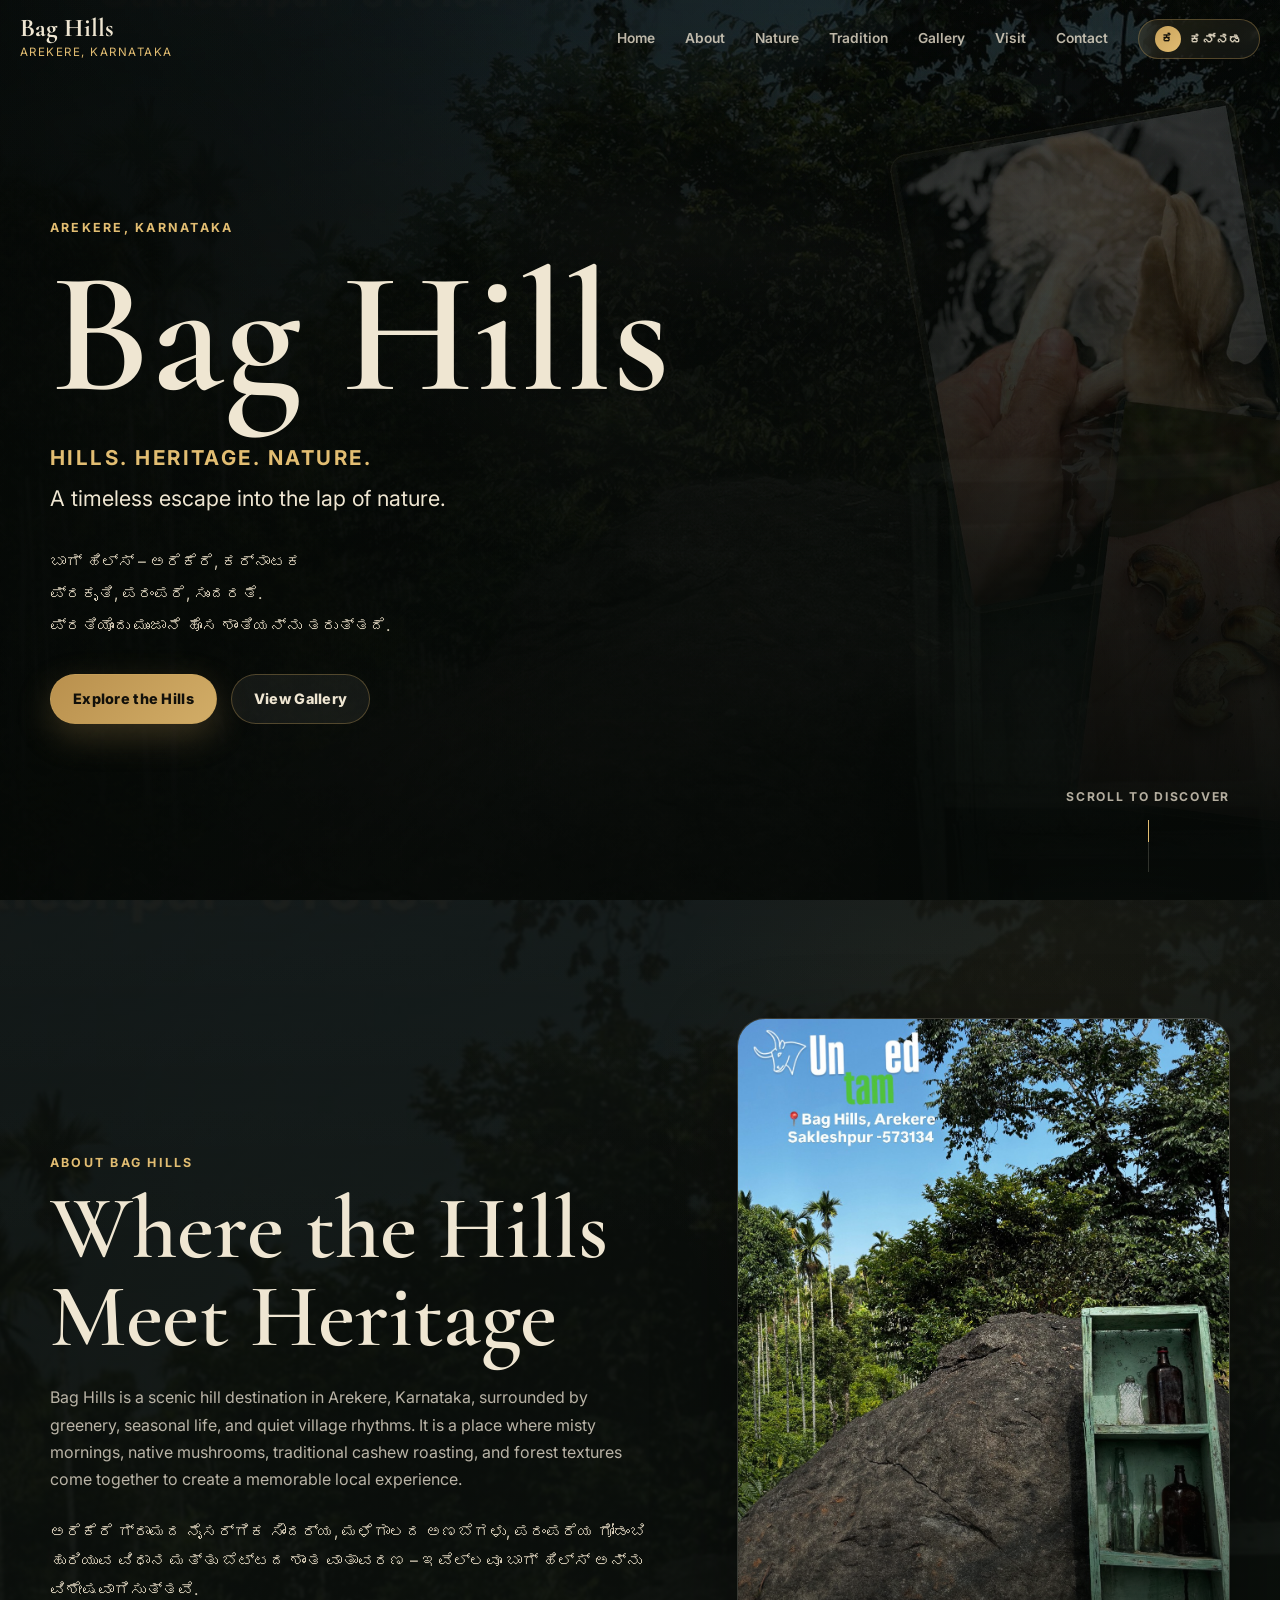
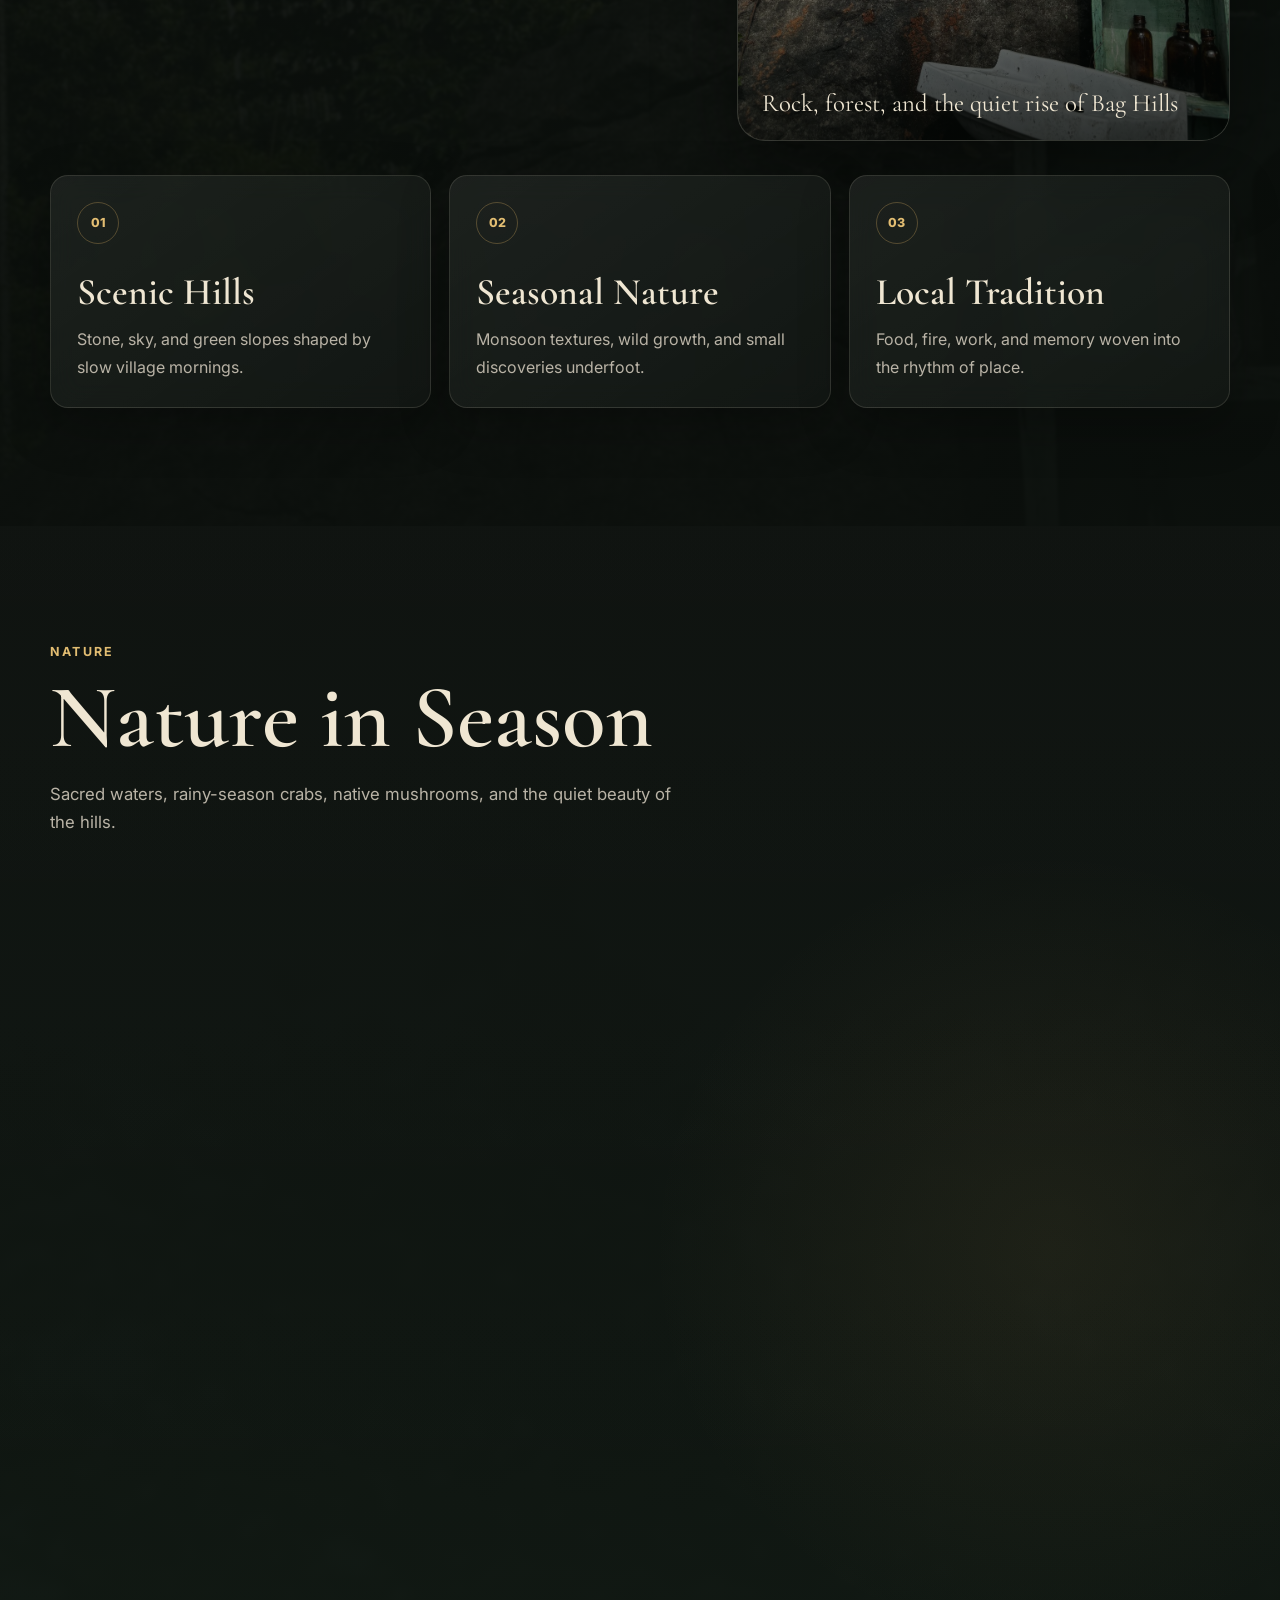
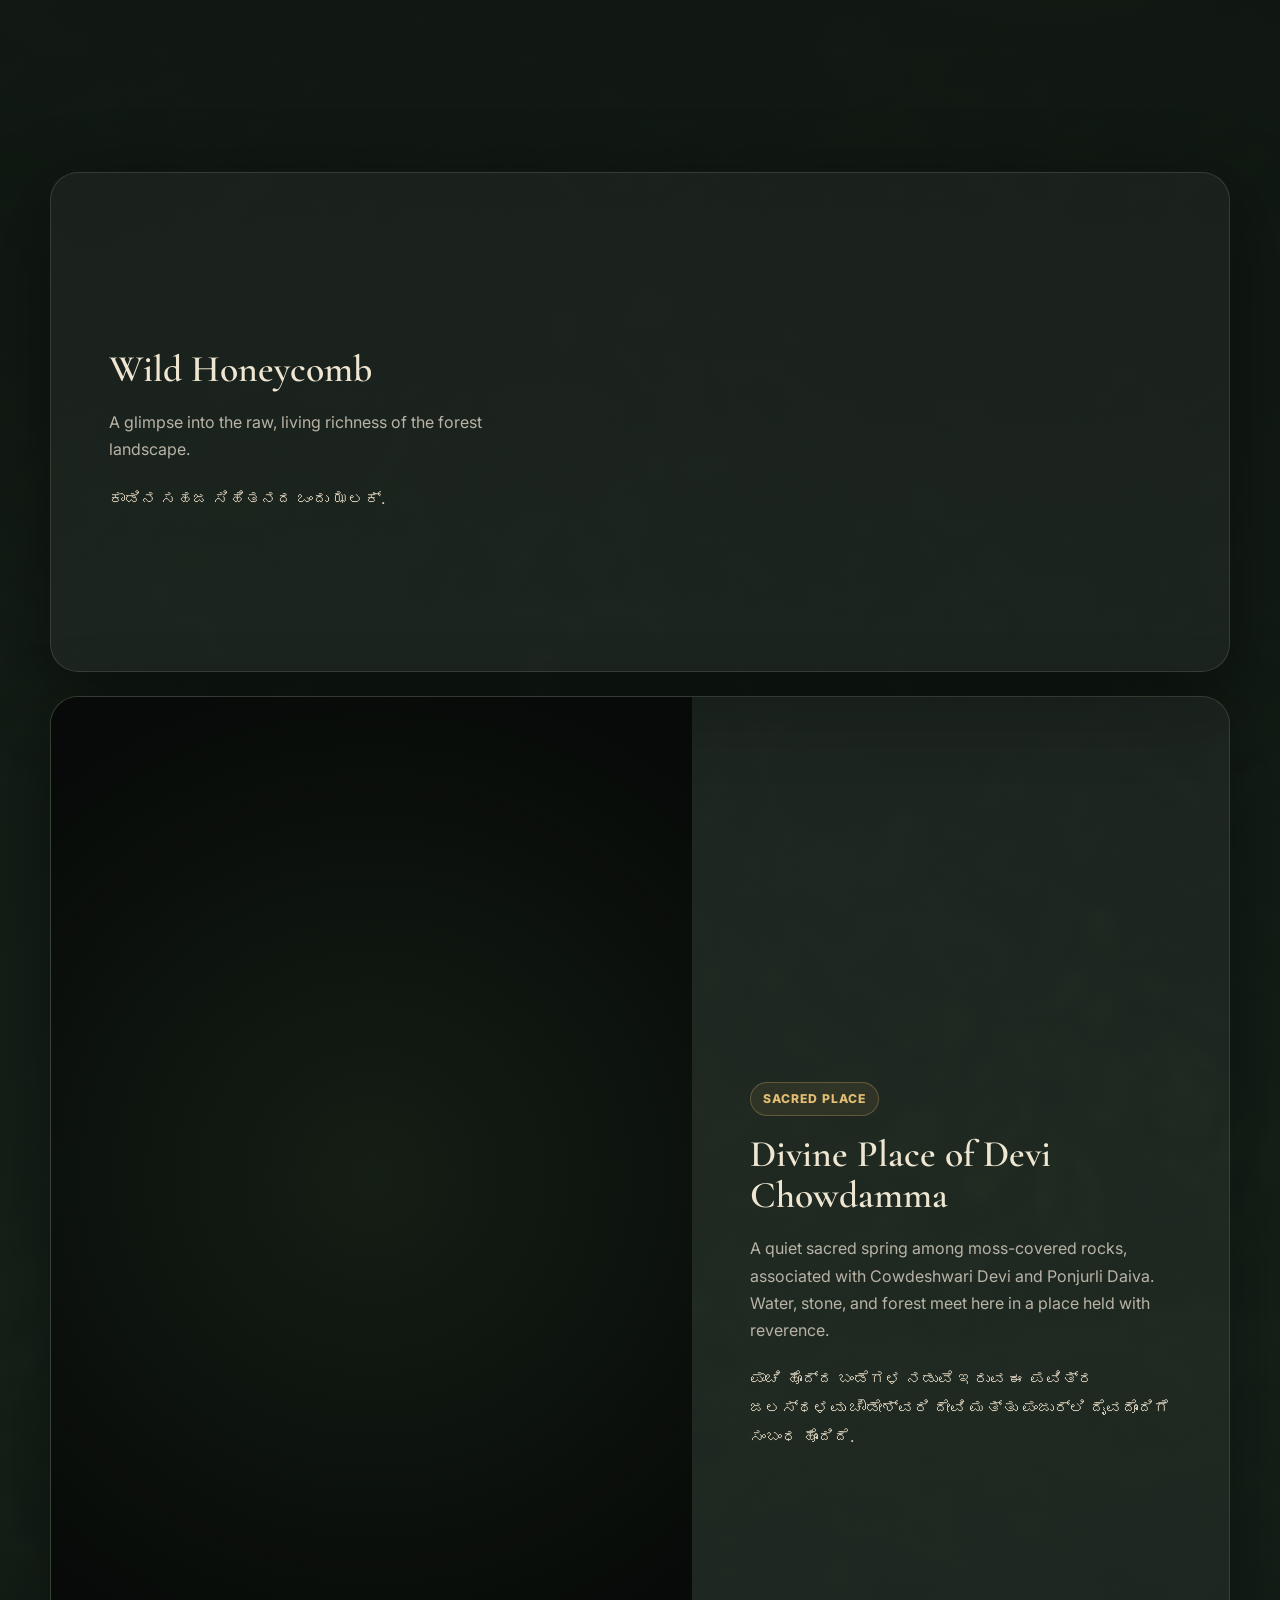
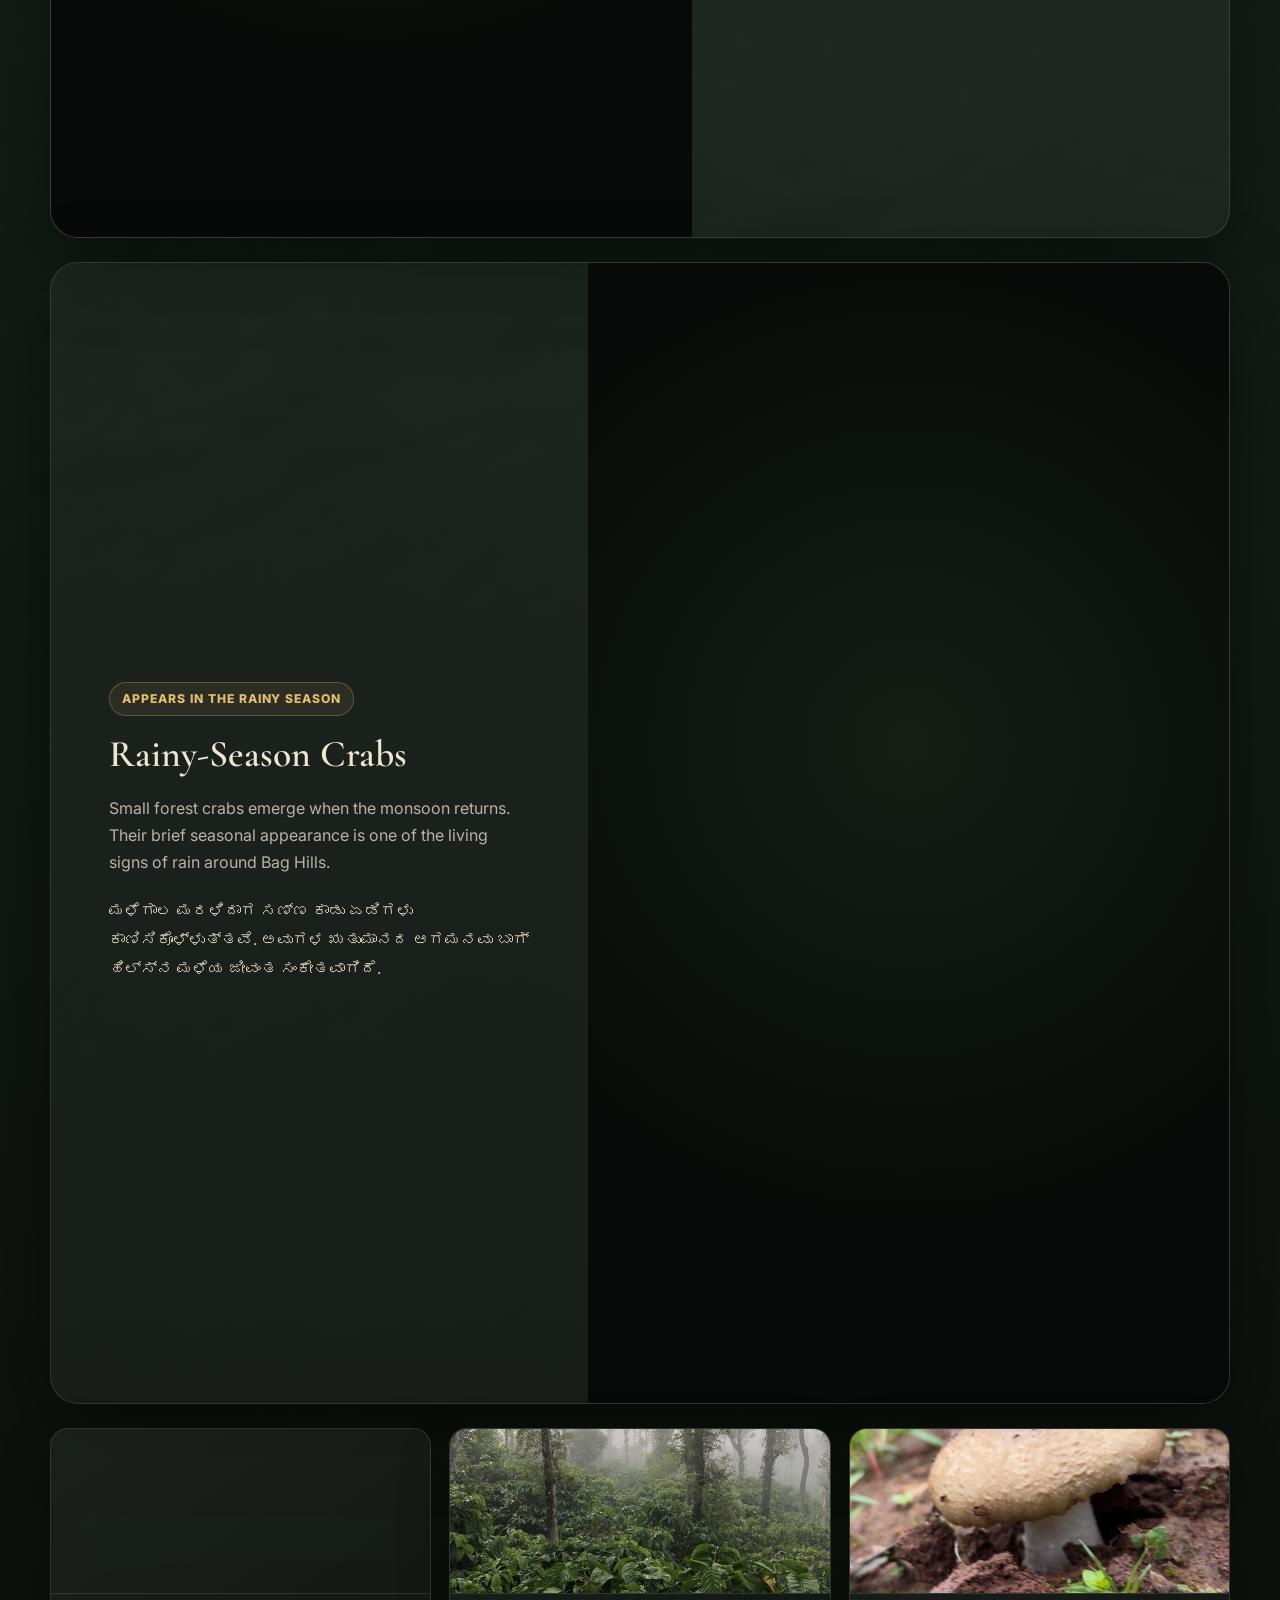
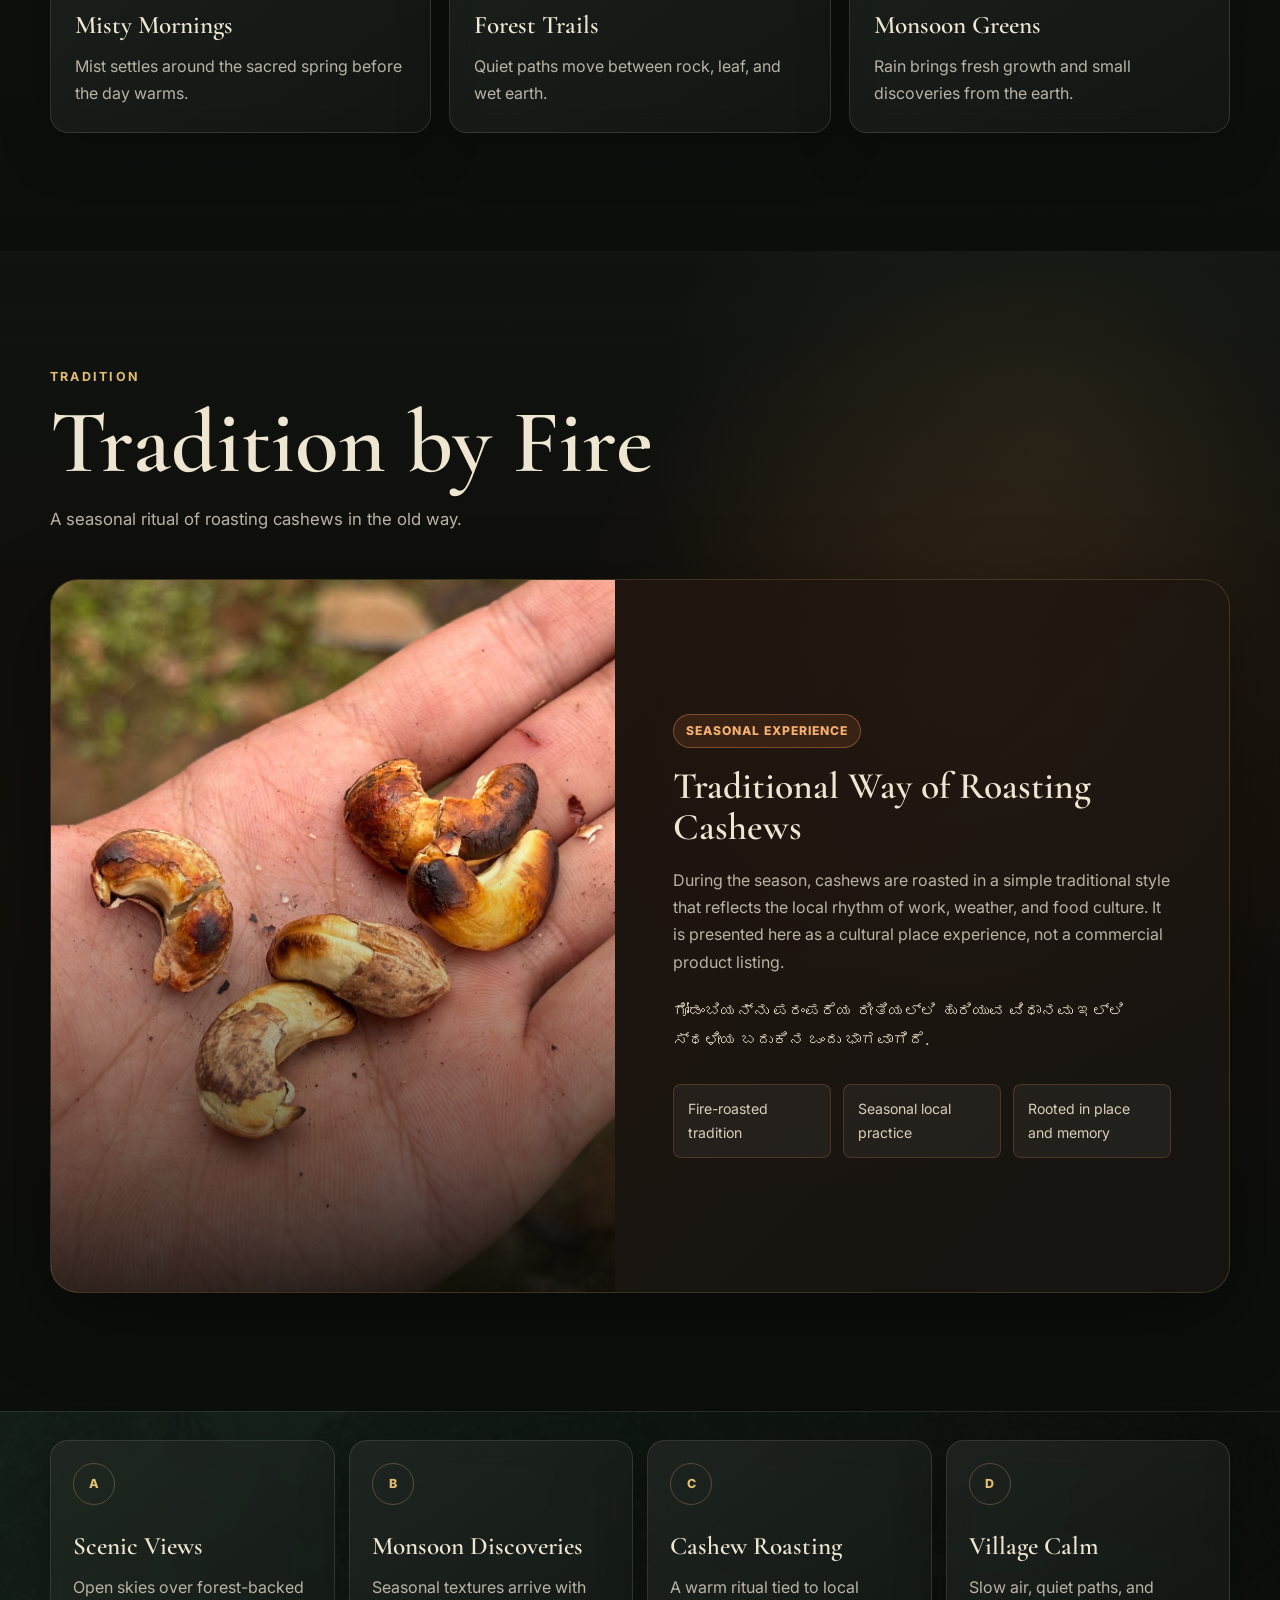
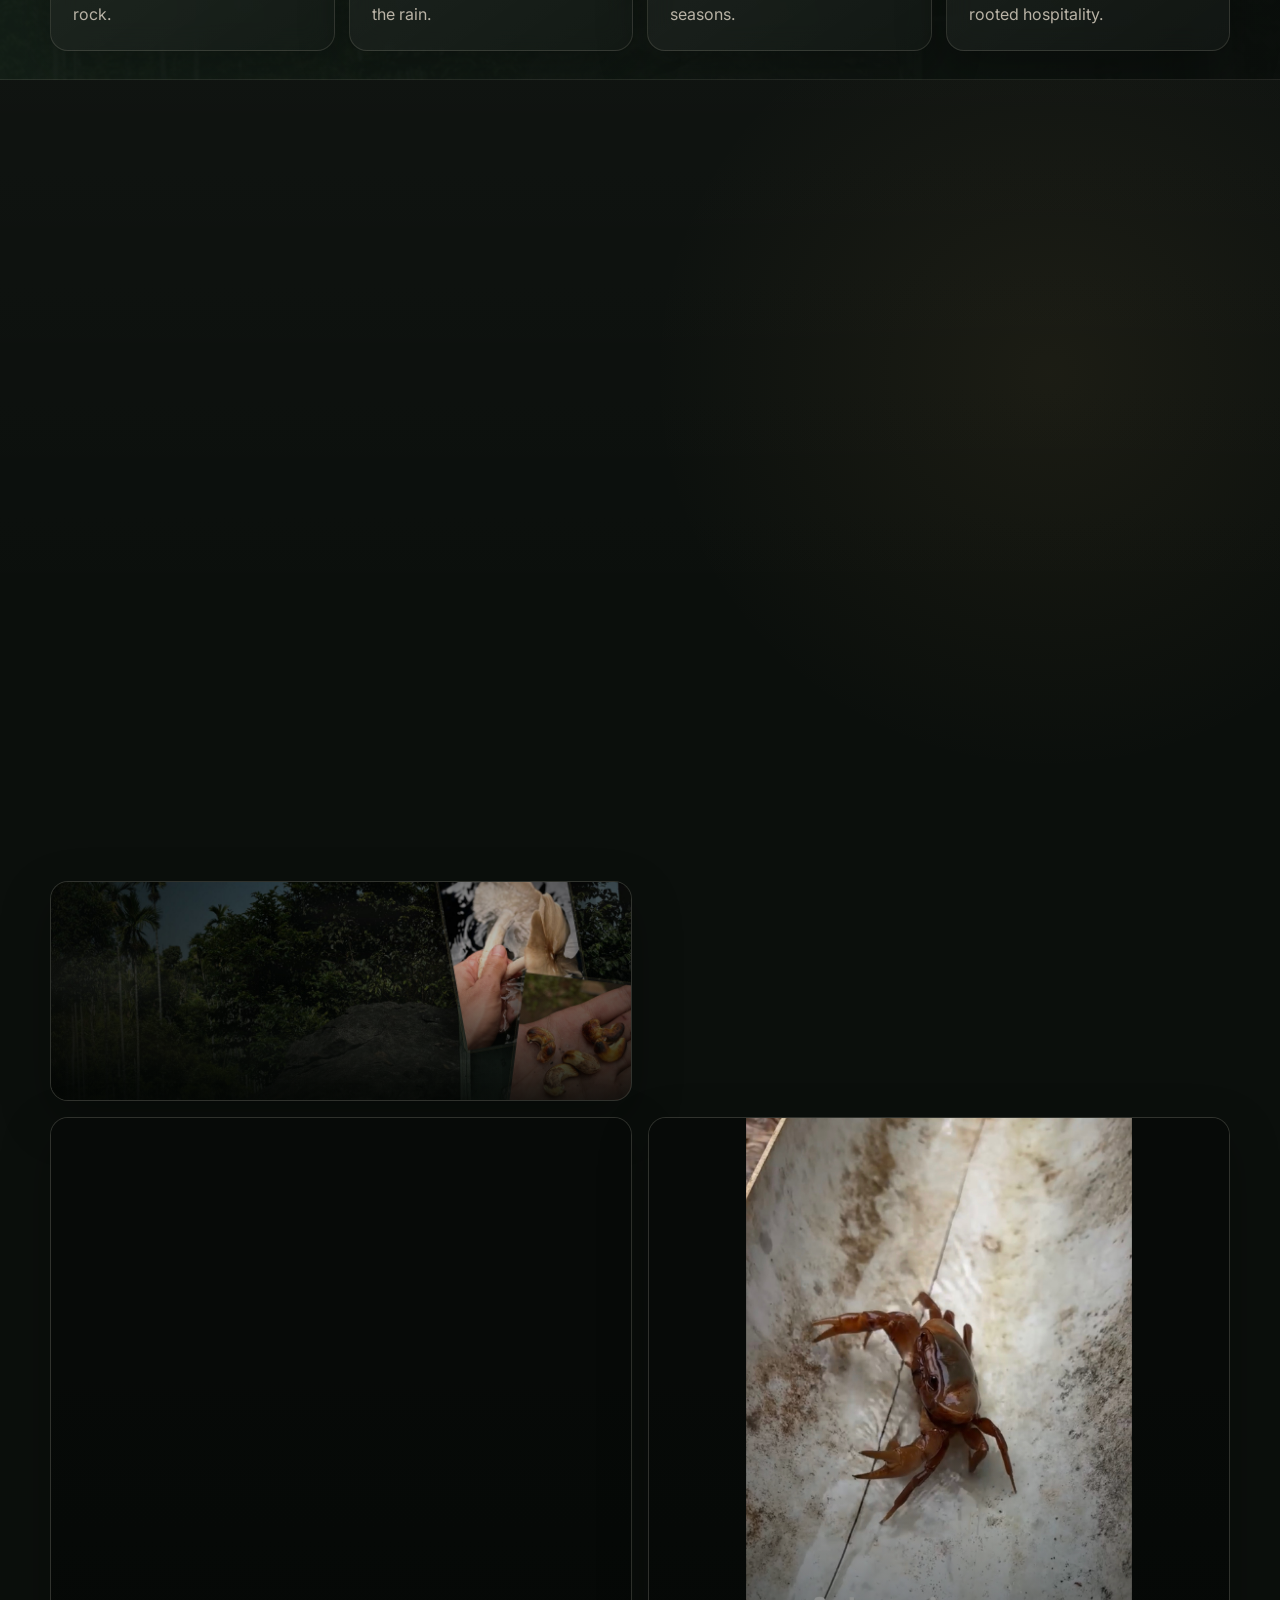
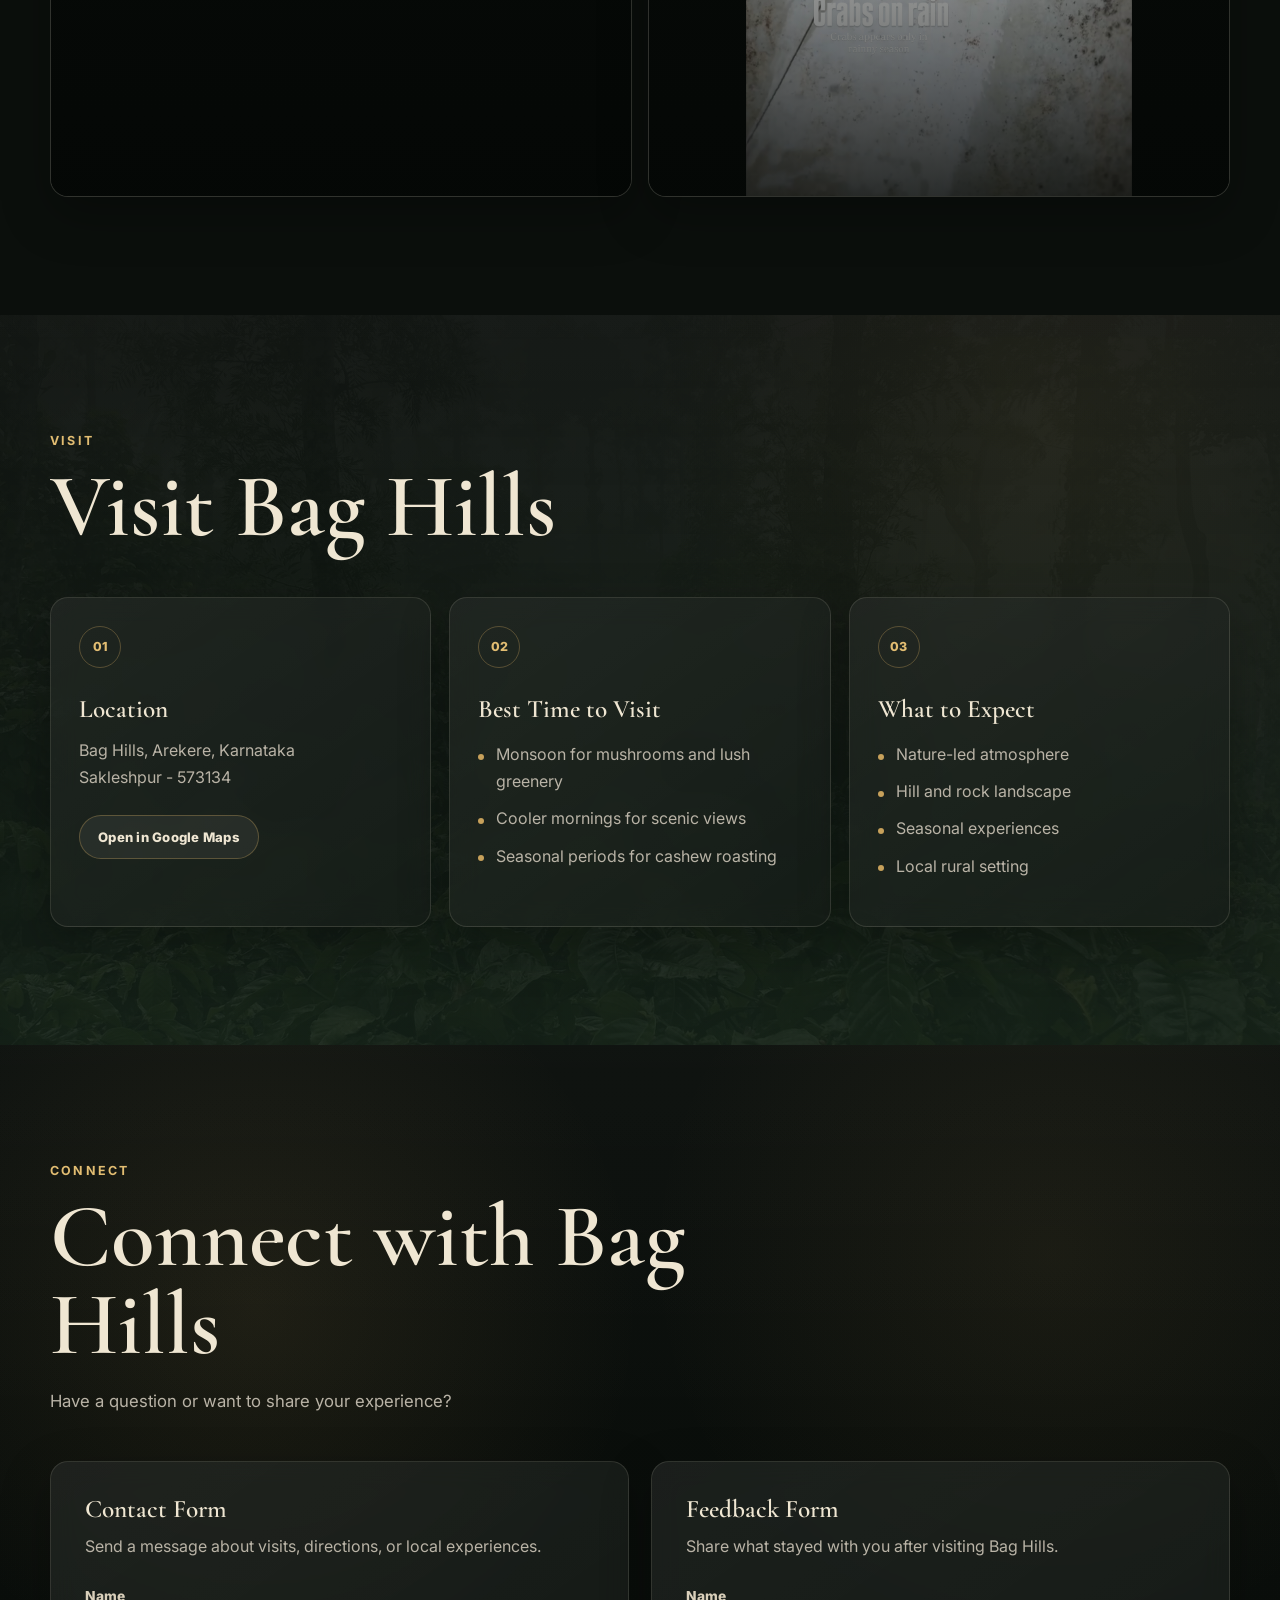
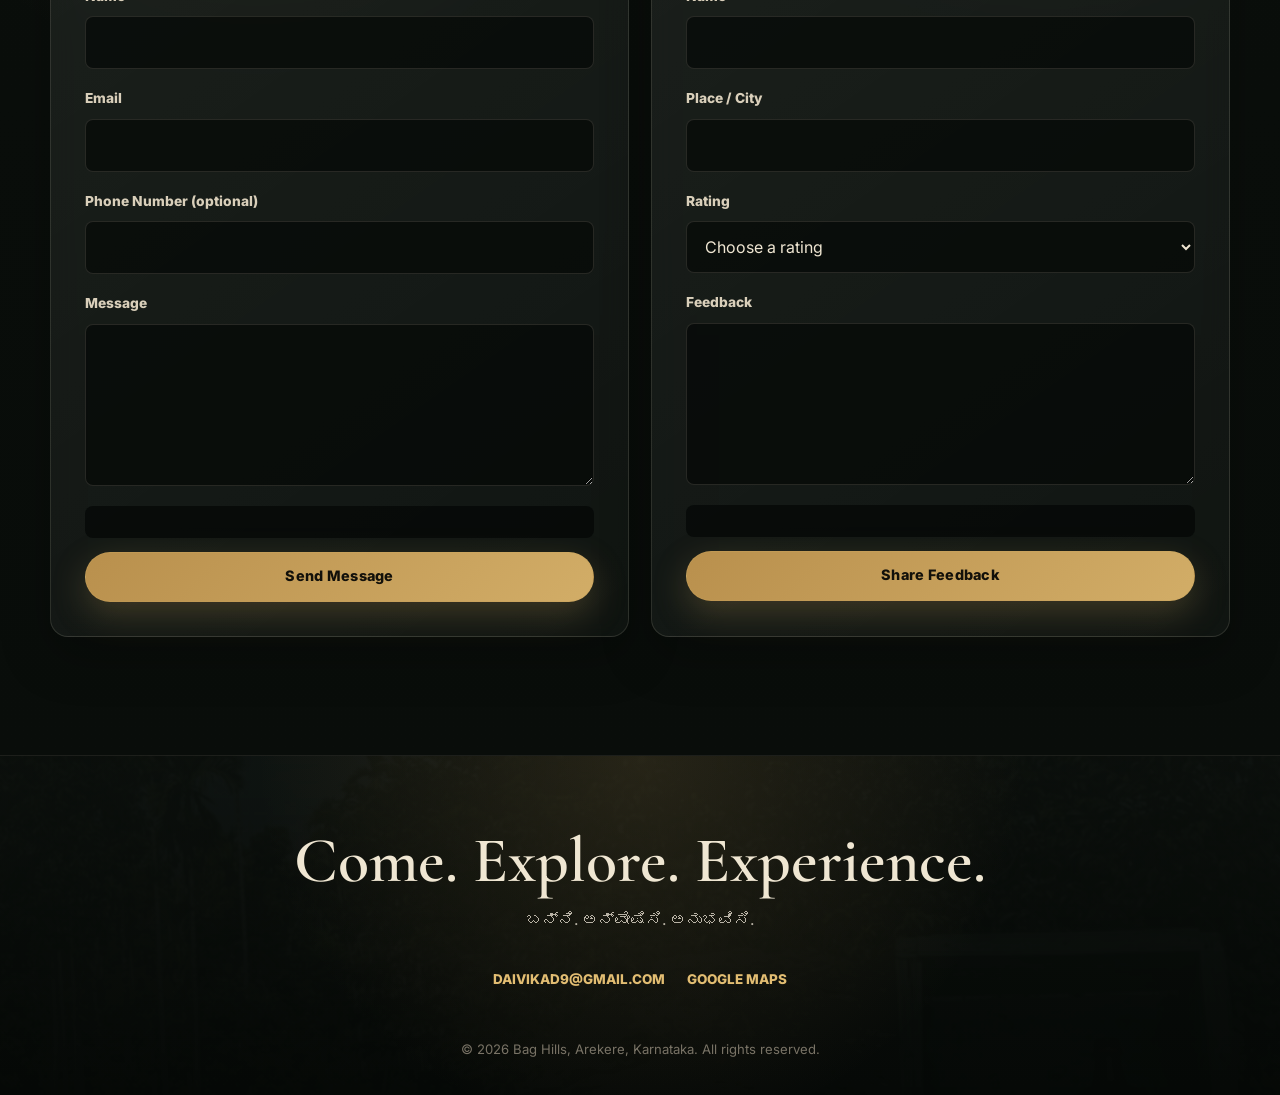
==== commit 5380b5d3: "Add files via upload" ====
--- a/index.html
+++ b/index.html
@@ -14,8 +14,8 @@
       href="https://fonts.googleapis.com/css2?family=Cormorant+Garamond:wght@500;600;700&family=Inter:wght@400;500;600;700&display=swap"
       rel="stylesheet"
     />
-    <link rel="stylesheet" href="style.css" />
-    <script src="script.js" defer></script>
+    <link rel="stylesheet" href="style.css?v=20260703b" />
+    <script src="script.js?v=20260703b" defer></script>
   </head>
   <body>
     <header class="site-header" id="site-header">
@@ -133,7 +133,7 @@
           <div class="section-heading reveal">
             <p class="section-kicker">Nature</p>
             <h2>Nature in Season</h2>
-            <p>Misty trails, native mushrooms, and the quiet beauty of the hills.</p>
+            <p>Sacred waters, rainy-season crabs, native mushrooms, and the quiet beauty of the hills.</p>
           </div>
 
           <div class="season-grid">
@@ -176,12 +176,69 @@
                 <p class="kn-text" lang="kn">ಕಾಡಿನ ಸಹಜ ಸಿಹಿತನದ ಒಂದು ಝಲಕ್.</p>
               </div>
             </article>
+
+            <article class="season-block reveal">
+              <figure class="season-media-contain">
+                <img
+                  src="images/divine-place-devi-chowdamma.jpg"
+                  alt="Sacred natural pool among moss-covered rocks at the divine place of Devi Chowdamma"
+                  loading="lazy"
+                  decoding="async"
+                />
+              </figure>
+              <div class="season-copy">
+                <span class="badge">Sacred Place</span>
+                <h3>Divine Place of Devi Chowdamma</h3>
+                <p>
+                  A quiet sacred spring among moss-covered rocks, associated
+                  with Cowdeshwari Devi and Ponjurli Daiva. Water, stone, and
+                  forest meet here in a place held with reverence.
+                </p>
+                <p class="kn-text" lang="kn">
+                  ಪಾಚಿ ಹೊದ್ದ ಬಂಡೆಗಳ ನಡುವೆ ಇರುವ ಈ ಪವಿತ್ರ ಜಲಸ್ಥಳವು
+                  ಚೌಡೇಶ್ವರಿ ದೇವಿ ಮತ್ತು ಪಂಜುರ್ಲಿ ದೈವದೊಂದಿಗೆ ಸಂಬಂಧ ಹೊಂದಿದೆ.
+                </p>
+              </div>
+            </article>
+
+            <article class="season-block season-block-reverse reveal">
+              <figure class="season-media-contain">
+                <img
+                  src="images/monsoon-crab.jpg"
+                  alt="A brown crab that appears around Bag Hills during the rainy season"
+                  loading="lazy"
+                  decoding="async"
+                />
+              </figure>
+              <div class="season-copy">
+                <span class="badge">Appears in the Rainy Season</span>
+                <h3>Rainy-Season Crabs</h3>
+                <p>
+                  Small forest crabs emerge when the monsoon returns. Their
+                  brief seasonal appearance is one of the living signs of rain
+                  around Bag Hills.
+                </p>
+                <p class="kn-text" lang="kn">
+                  ಮಳೆಗಾಲ ಮರಳಿದಾಗ ಸಣ್ಣ ಕಾಡು ಏಡಿಗಳು ಕಾಣಿಸಿಕೊಳ್ಳುತ್ತವೆ.
+                  ಅವುಗಳ ಋತುಮಾನದ ಆಗಮನವು ಬಾಗ್ ಹಿಲ್ಸ್‌ನ ಮಳೆಯ ಜೀವಂತ ಸಂಕೇತವಾಗಿದೆ.
+                </p>
+              </div>
+            </article>
           </div>
 
           <div class="feature-row">
-            <article class="mini-card reveal">
-              <h3>Misty Mornings</h3>
-              <p>Fog softens the hill edges before the day warms.</p>
+            <article class="mini-card mini-card-media reveal">
+              <img
+                class="mini-card-goddess"
+                src="images/divine-place-devi-chowdamma.jpg"
+                alt="Misty sacred place of Devi Chowdamma among moss-covered rocks"
+                loading="lazy"
+                decoding="async"
+              />
+              <div>
+                <h3>Misty Mornings</h3>
+                <p>Mist settles around the sacred spring before the day warms.</p>
+              </div>
             </article>
             <article class="mini-card mini-card-media reveal">
               <img
@@ -197,9 +254,18 @@
                 <p>Quiet paths move between rock, leaf, and wet earth.</p>
               </div>
             </article>
-            <article class="mini-card reveal">
-              <h3>Monsoon Greens</h3>
-              <p>Rain turns every surface into a deeper shade of life.</p>
+            <article class="mini-card mini-card-media reveal">
+              <img
+                class="mini-card-mushroom"
+                src="images/monsoon-mushroom.jpg"
+                alt="A fresh mushroom emerging from rain-soaked earth at Bag Hills"
+                loading="lazy"
+                decoding="async"
+              />
+              <div>
+                <h3>Monsoon Greens</h3>
+                <p>Rain brings fresh growth and small discoveries from the earth.</p>
+              </div>
             </article>
           </div>
         </div>
@@ -311,6 +377,17 @@
               <span data-en="Bag Hills Moodboard" data-kn="ಬಾಗ್ ಹಿಲ್ಸ್ ಮೂಡ್‌ಬೋರ್ಡ್">Bag Hills Moodboard</span>
             </button>
           </div>
+
+          <div class="gallery-portrait-row">
+            <button class="gallery-item gallery-contain reveal" type="button" data-caption="Divine Place of Devi Chowdamma" data-caption-kn="ದೇವಿ ಚೌಡಮ್ಮನ ದೈವಿಕ ಸ್ಥಳ">
+              <img src="images/divine-place-devi-chowdamma.jpg" alt="Sacred natural pool and stones at the divine place of Devi Chowdamma" loading="lazy" decoding="async" />
+              <span data-en="Divine Place of Devi Chowdamma" data-kn="ದೇವಿ ಚೌಡಮ್ಮನ ದೈವಿಕ ಸ್ಥಳ">Divine Place of Devi Chowdamma</span>
+            </button>
+            <button class="gallery-item gallery-contain reveal" type="button" data-caption="Crabs in the Rainy Season" data-caption-kn="ಮಳೆಗಾಲದ ಏಡಿಗಳು">
+              <img src="images/monsoon-crab.jpg" alt="A brown crab appearing during the rainy season at Bag Hills" loading="lazy" decoding="async" />
+              <span data-en="Crabs in the Rainy Season" data-kn="ಮಳೆಗಾಲದ ಏಡಿಗಳು">Crabs in the Rainy Season</span>
+            </button>
+          </div>
         </div>
       </section>
 
@@ -368,26 +445,27 @@
           </div>
 
           <div class="forms-grid">
-            <form class="form-card reveal" id="contact-form" novalidate>
+            <form class="form-card reveal" id="contact-form" name="submit-to-google-sheet" novalidate>
+              <input type="hidden" name="Website" value="Bag Hills">
               <div class="form-intro">
                 <h3 data-en="Contact Form" data-kn="ಸಂಪರ್ಕ ಫಾರ್ಮ್">Contact Form</h3>
                 <p data-en="Send a message about visits, directions, or local experiences." data-kn="ಭೇಟಿ, ದಿಕ್ಕುಗಳು ಅಥವಾ ಸ್ಥಳೀಯ ಅನುಭವಗಳ ಬಗ್ಗೆ ಸಂದೇಶ ಕಳುಹಿಸಿ.">Send a message about visits, directions, or local experiences.</p>
               </div>
               <div class="field-group">
                 <label for="contact-name" data-en="Name" data-kn="ಹೆಸರು">Name</label>
-                <input id="contact-name" name="name" type="text" autocomplete="name" required data-placeholder-en="" data-placeholder-kn="ನಿಮ್ಮ ಹೆಸರು" />
-              </div>
-              <div class="field-group">
-                <label for="contact-phone" data-en="Phone / WhatsApp" data-kn="ಫೋನ್ / ವಾಟ್ಸ್‌ಆ‍ಪ್">Phone / WhatsApp</label>
-                <input id="contact-phone" name="phone" type="tel" autocomplete="tel" required data-placeholder-en="" data-placeholder-kn="ನಿಮ್ಮ ಫೋನ್ ಸಂಖ್ಯೆ" />
+                <input id="contact-name" name="Name" type="text" autocomplete="name" required data-placeholder-en="" data-placeholder-kn="ನಿಮ್ಮ ಹೆಸರು" />
               </div>
               <div class="field-group">
                 <label for="contact-email" data-en="Email" data-kn="ಇಮೇಲ್">Email</label>
-                <input id="contact-email" name="email" type="email" autocomplete="email" data-placeholder-en="" data-placeholder-kn="ನಿಮ್ಮ ಇಮೇಲ್" />
+                <input id="contact-email" name="email" type="email" autocomplete="email" required data-placeholder-en="" data-placeholder-kn="ನಿಮ್ಮ ಇಮೇಲ್" />
+              </div>
+              <div class="field-group">
+                <label for="contact-phone" data-en="Phone Number (optional)" data-kn="ಫೋನ್ ಸಂಖ್ಯೆ (ಐಚ್ಛಿಕ)">Phone Number (optional)</label>
+                <input id="contact-phone" name="Phone Number" type="tel" autocomplete="tel" data-placeholder-en="" data-placeholder-kn="ನಿಮ್ಮ ಫೋನ್ ಸಂಖ್ಯೆ" />
               </div>
               <div class="field-group">
                 <label for="contact-message" data-en="Message" data-kn="ಸಂದೇಶ">Message</label>
-                <textarea id="contact-message" name="message" rows="5" required data-placeholder-en="" data-placeholder-kn="ನಿಮ್ಮ ಸಂದೇಶವನ್ನು ಬರೆಯಿರಿ"></textarea>
+                <textarea id="contact-message" name="Message" rows="5" required data-placeholder-en="" data-placeholder-kn="ನಿಮ್ಮ ಸಂದೇಶವನ್ನು ಬರೆಯಿರಿ"></textarea>
               </div>
               <p class="form-status" aria-live="polite" role="status"></p>
               <button class="btn btn-primary" type="submit" data-en="Send Message" data-kn="ಸಂದೇಶ ಕಳುಹಿಸಿ">Send Message</button>
--- a/style.css
+++ b/style.css
@@ -661,6 +661,17 @@
   overflow: hidden;
 }
 
+.season-block .season-media-contain {
+  min-height: clamp(560px, 58vw, 700px);
+  background:
+    radial-gradient(circle at 50% 42%, rgba(69, 100, 68, 0.22), transparent 32rem),
+    #070a08;
+}
+
+.season-media-contain img {
+  object-fit: contain;
+}
+
 .season-copy,
 .tradition-copy {
   display: flex;
@@ -719,6 +730,14 @@
   border-bottom: 1px solid var(--border);
 }
 
+.mini-card-media .mini-card-goddess {
+  object-position: center 34%;
+}
+
+.mini-card-media .mini-card-mushroom {
+  object-position: center 58%;
+}
+
 .mini-card-media div {
   padding: 0 24px 24px;
 }
@@ -806,6 +825,18 @@
   grid-template-columns: repeat(4, 1fr);
   grid-auto-rows: 220px;
   gap: 16px;
+}
+
+.gallery-portrait-row {
+  display: grid;
+  grid-template-columns: repeat(2, minmax(0, 1fr));
+  gap: 16px;
+  margin-top: 16px;
+}
+
+.gallery-portrait-row .gallery-item {
+  height: min(58vw, 680px);
+  min-height: 520px;
 }
 
 .gallery-item {
@@ -832,6 +863,11 @@
 .gallery-item img {
   transform: scale(1.01);
   transition: transform 600ms var(--ease), filter 600ms var(--ease);
+}
+
+.gallery-contain img {
+  object-fit: contain;
+  background: #070a08;
 }
 
 .gallery-item span {
@@ -852,6 +888,11 @@
 .gallery-item:focus-visible img {
   filter: saturate(1.08) brightness(0.9);
   transform: scale(1.08);
+}
+
+.gallery-contain:hover img,
+.gallery-contain:focus-visible img {
+  transform: scale(1.035);
 }
 
 .gallery-item:hover span,
@@ -1335,6 +1376,17 @@
     gap: 14px;
   }
 
+  .gallery-portrait-row {
+    grid-template-columns: 1fr;
+    gap: 14px;
+    margin-top: 14px;
+  }
+
+  .gallery-portrait-row .gallery-item {
+    height: min(150vw, 680px);
+    min-height: 480px;
+  }
+
   .gallery-wide,
   .gallery-tall {
     grid-column: auto;
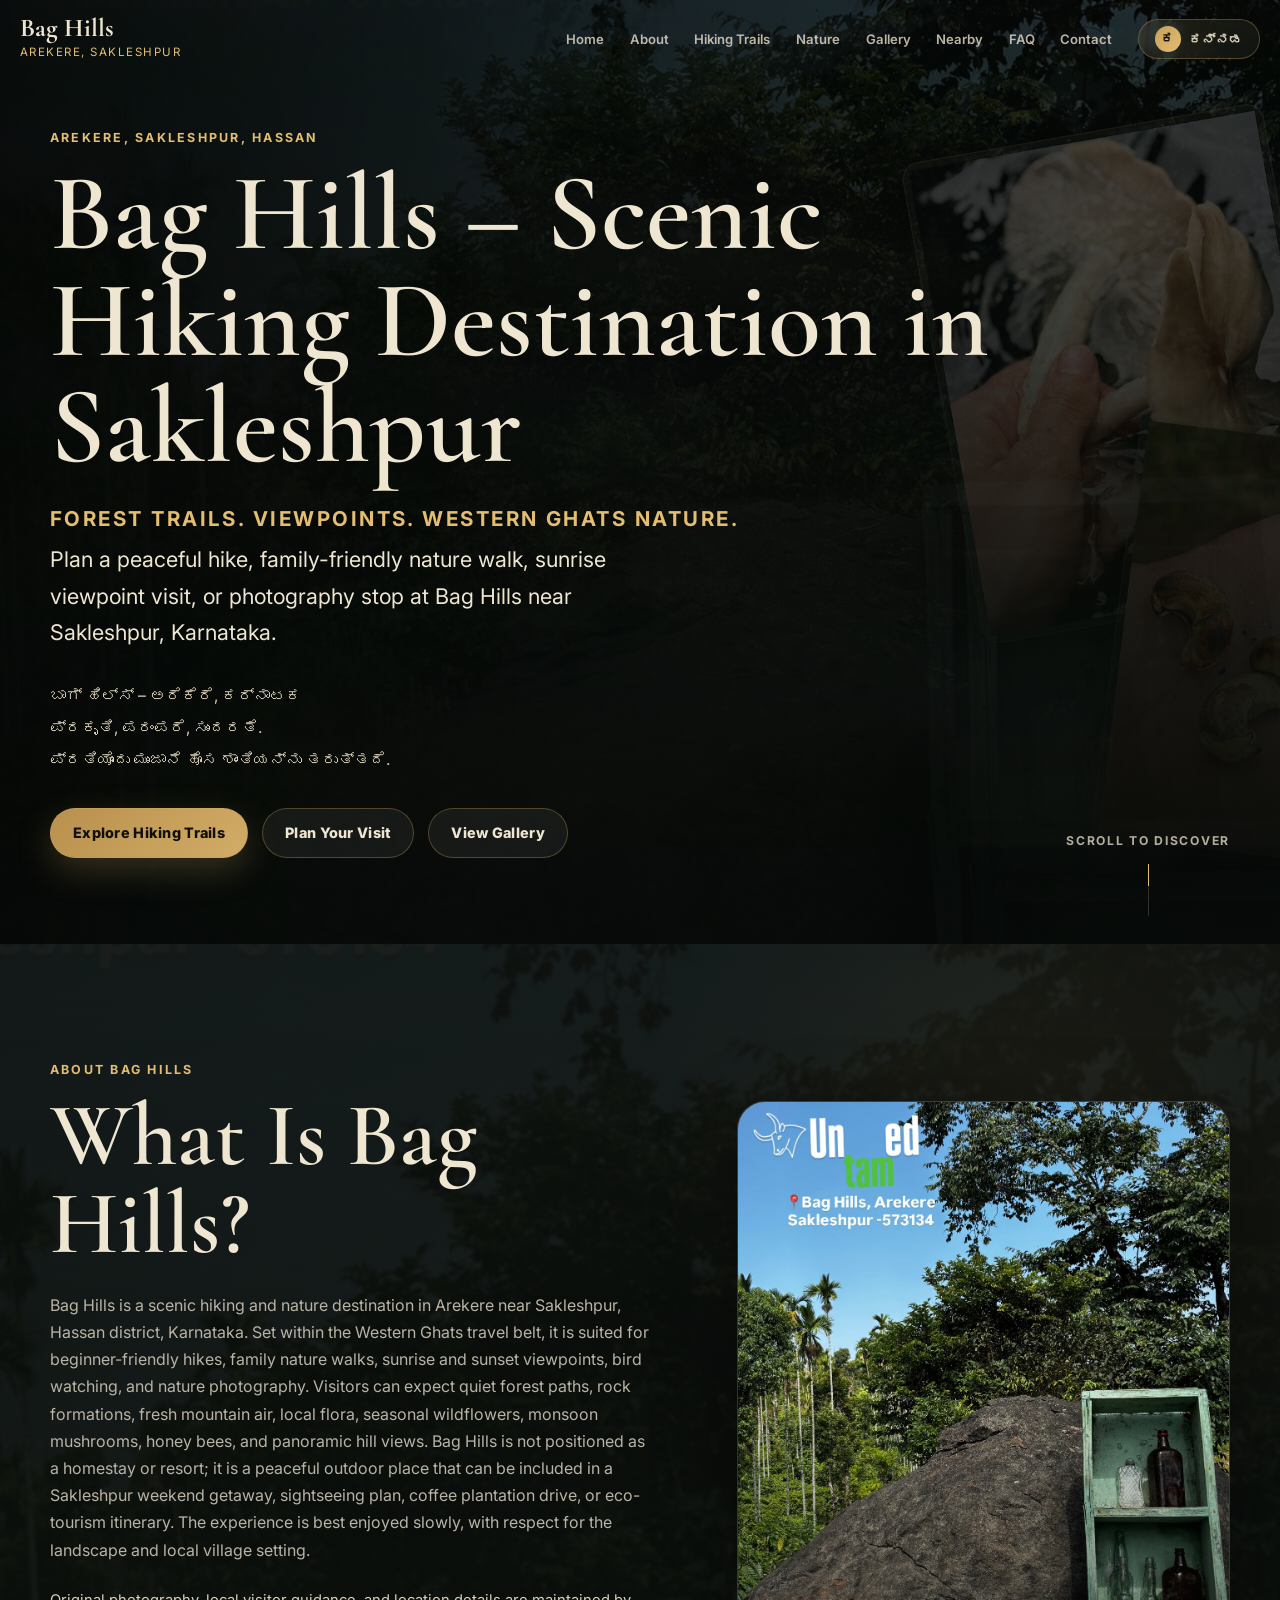
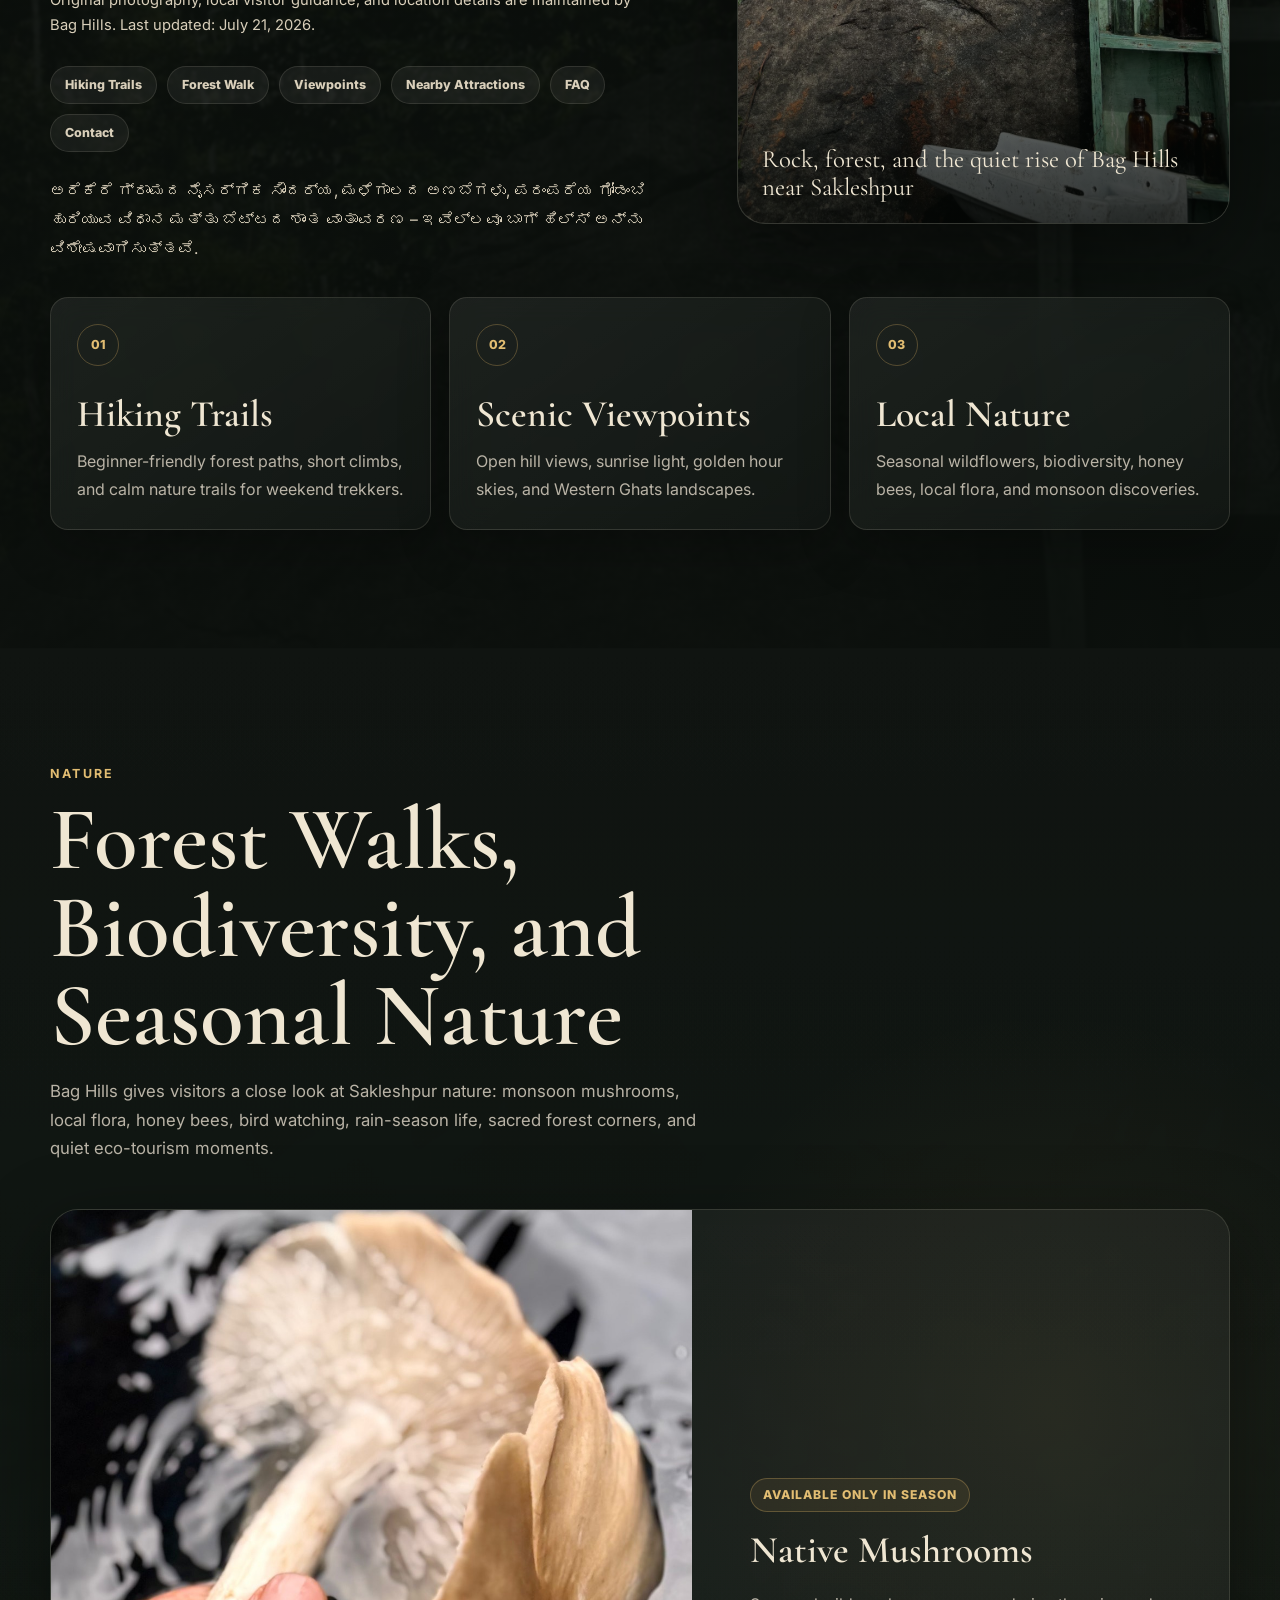
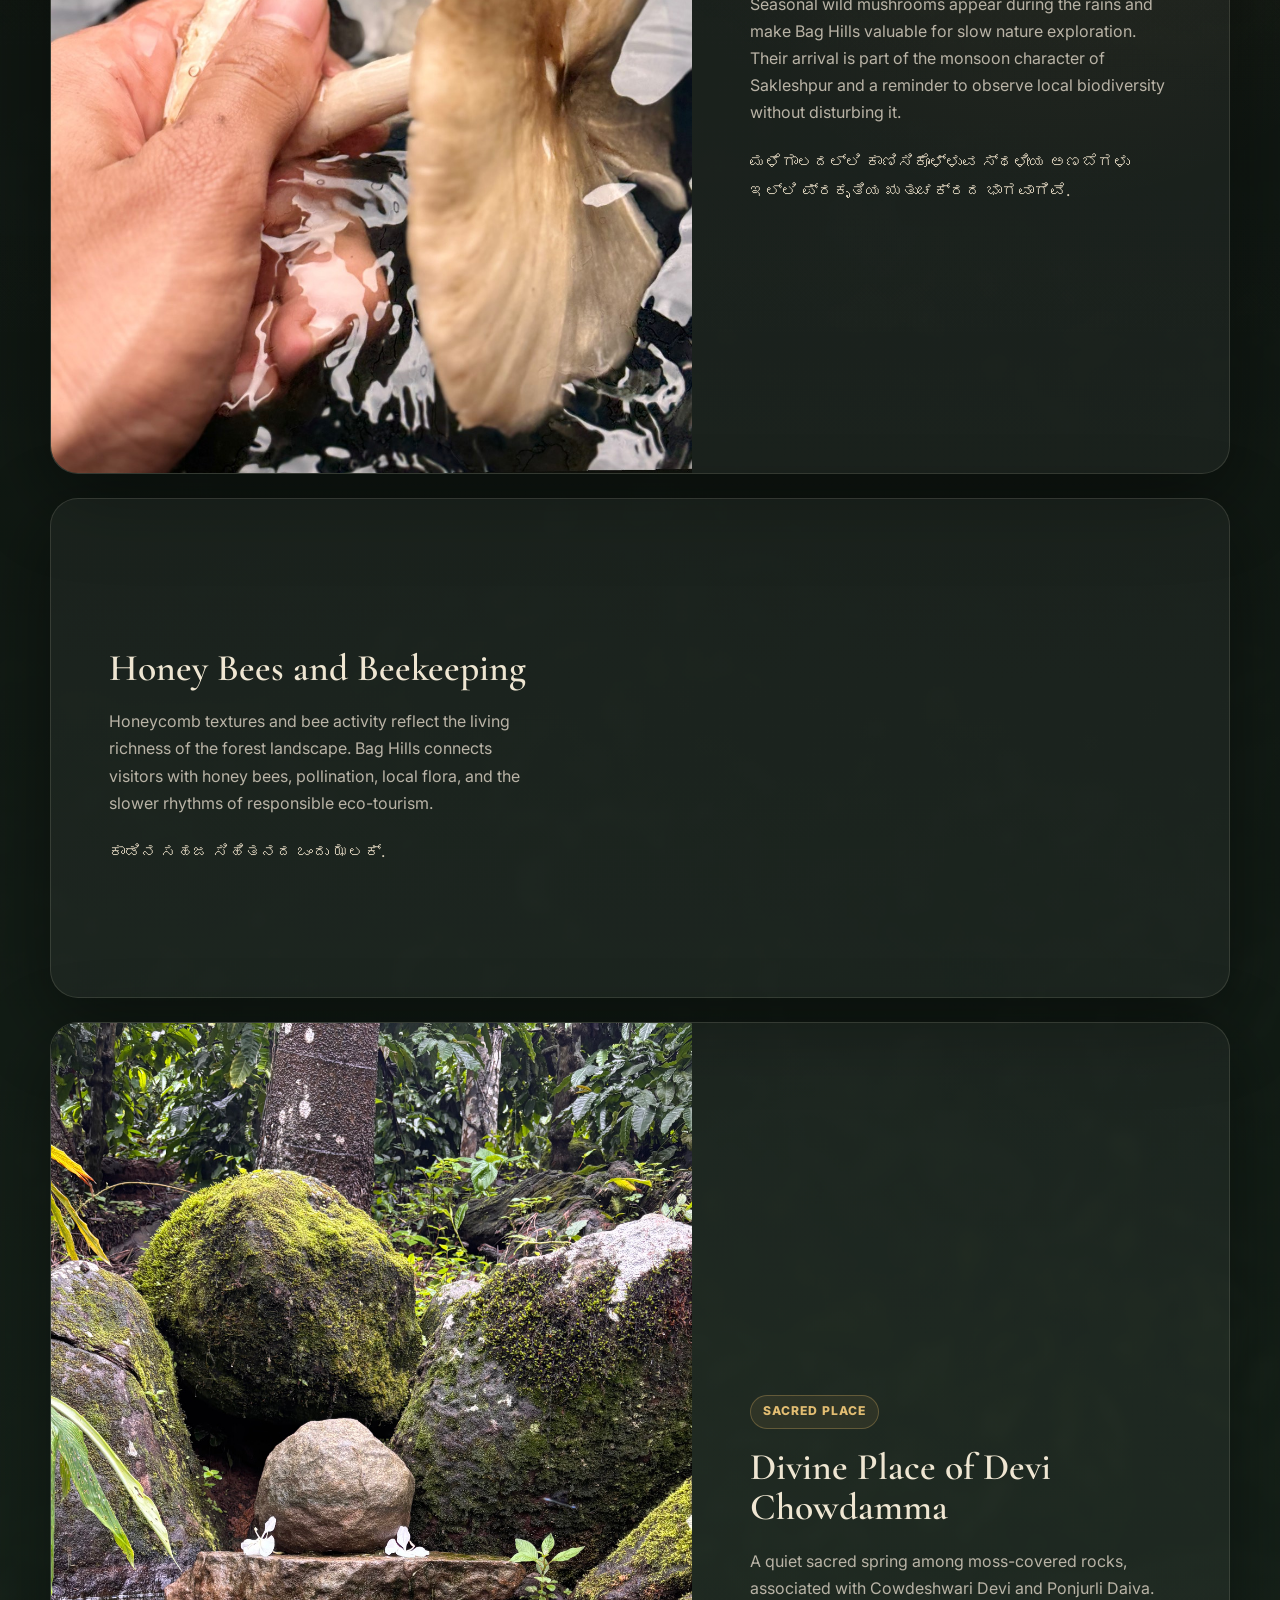
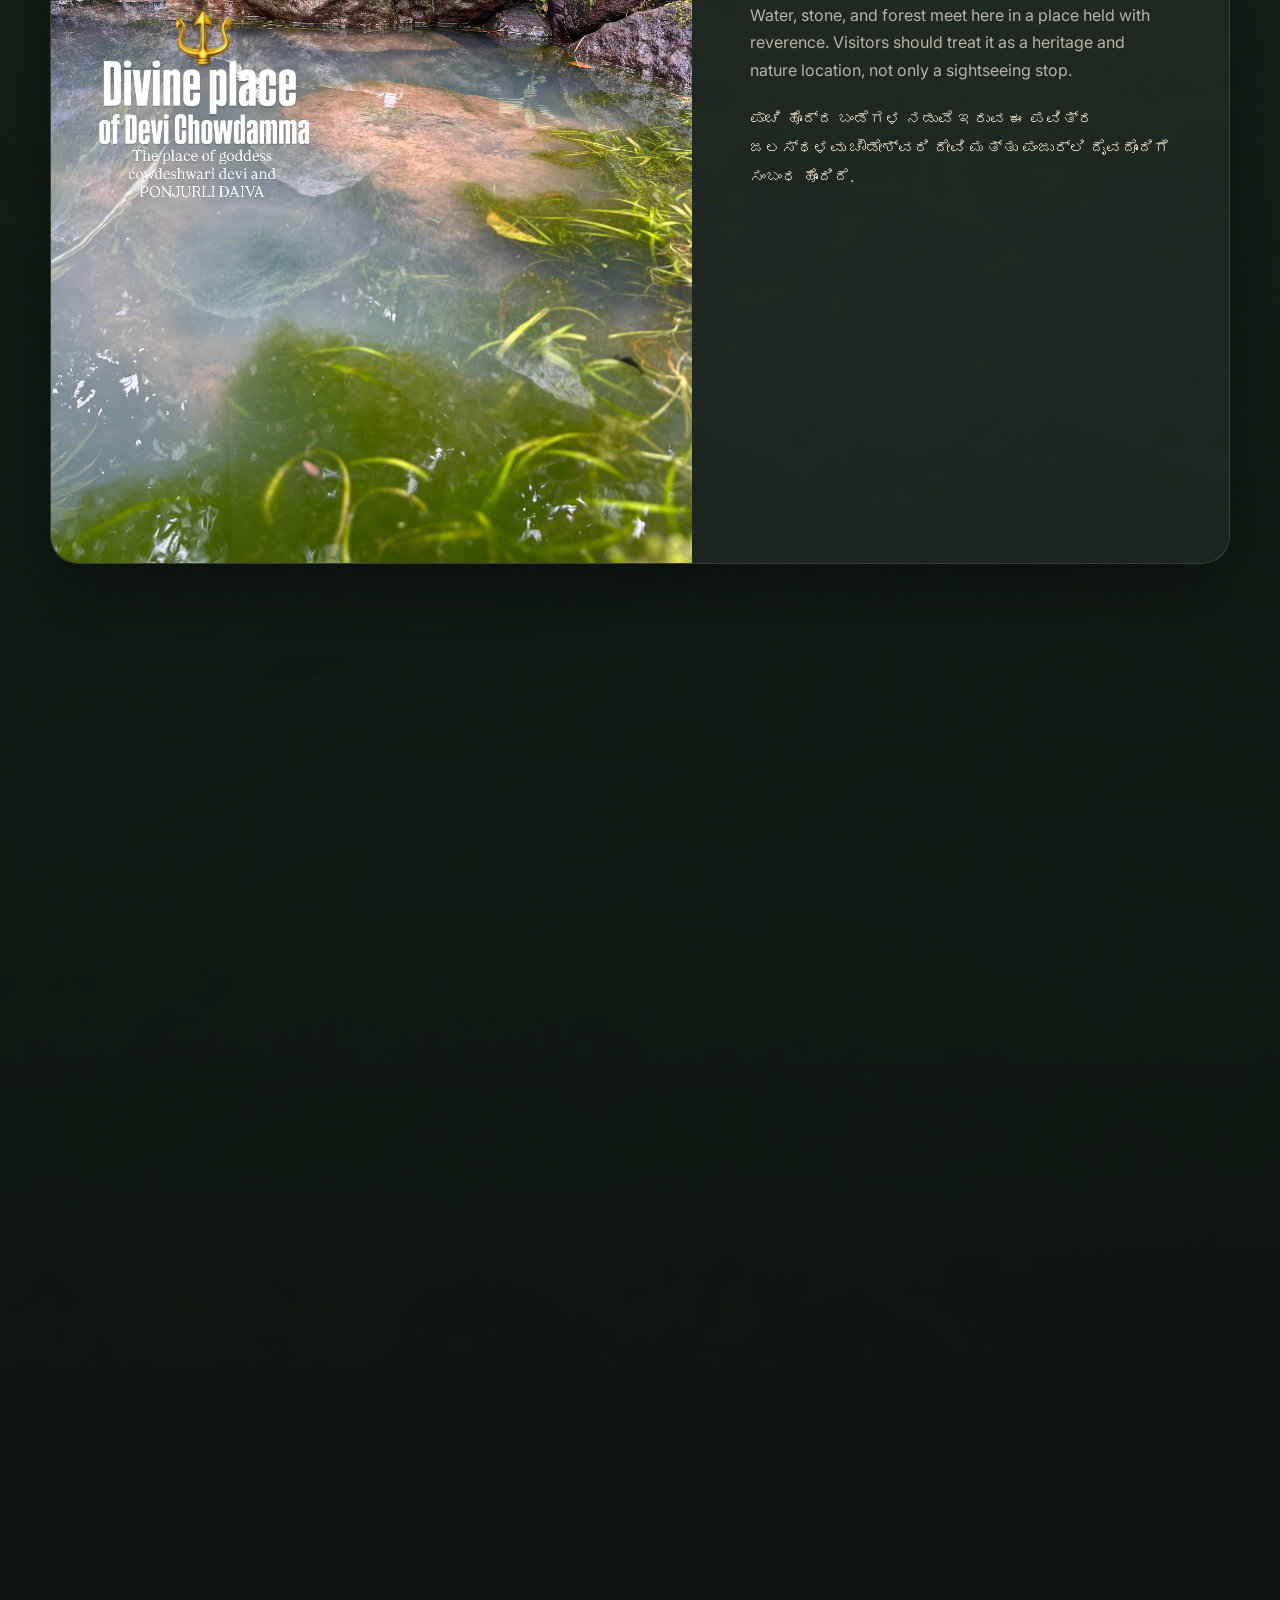
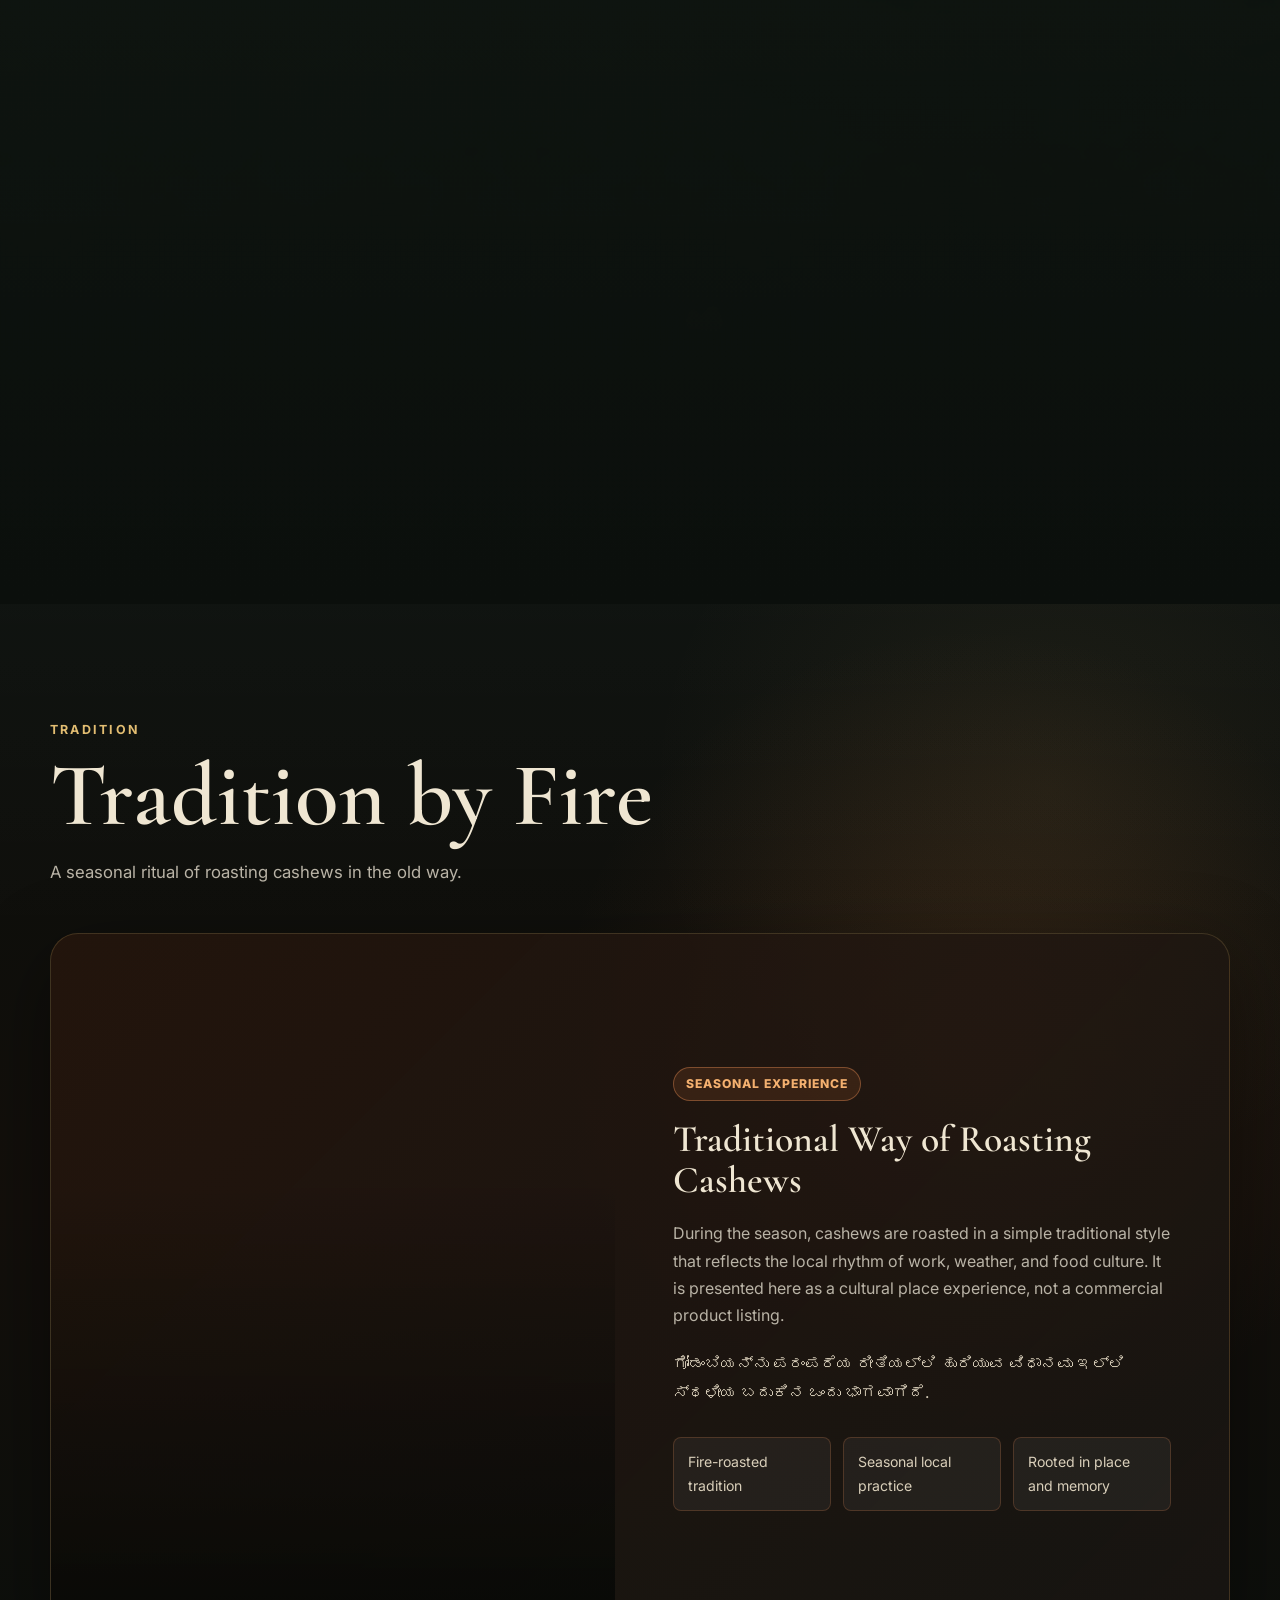
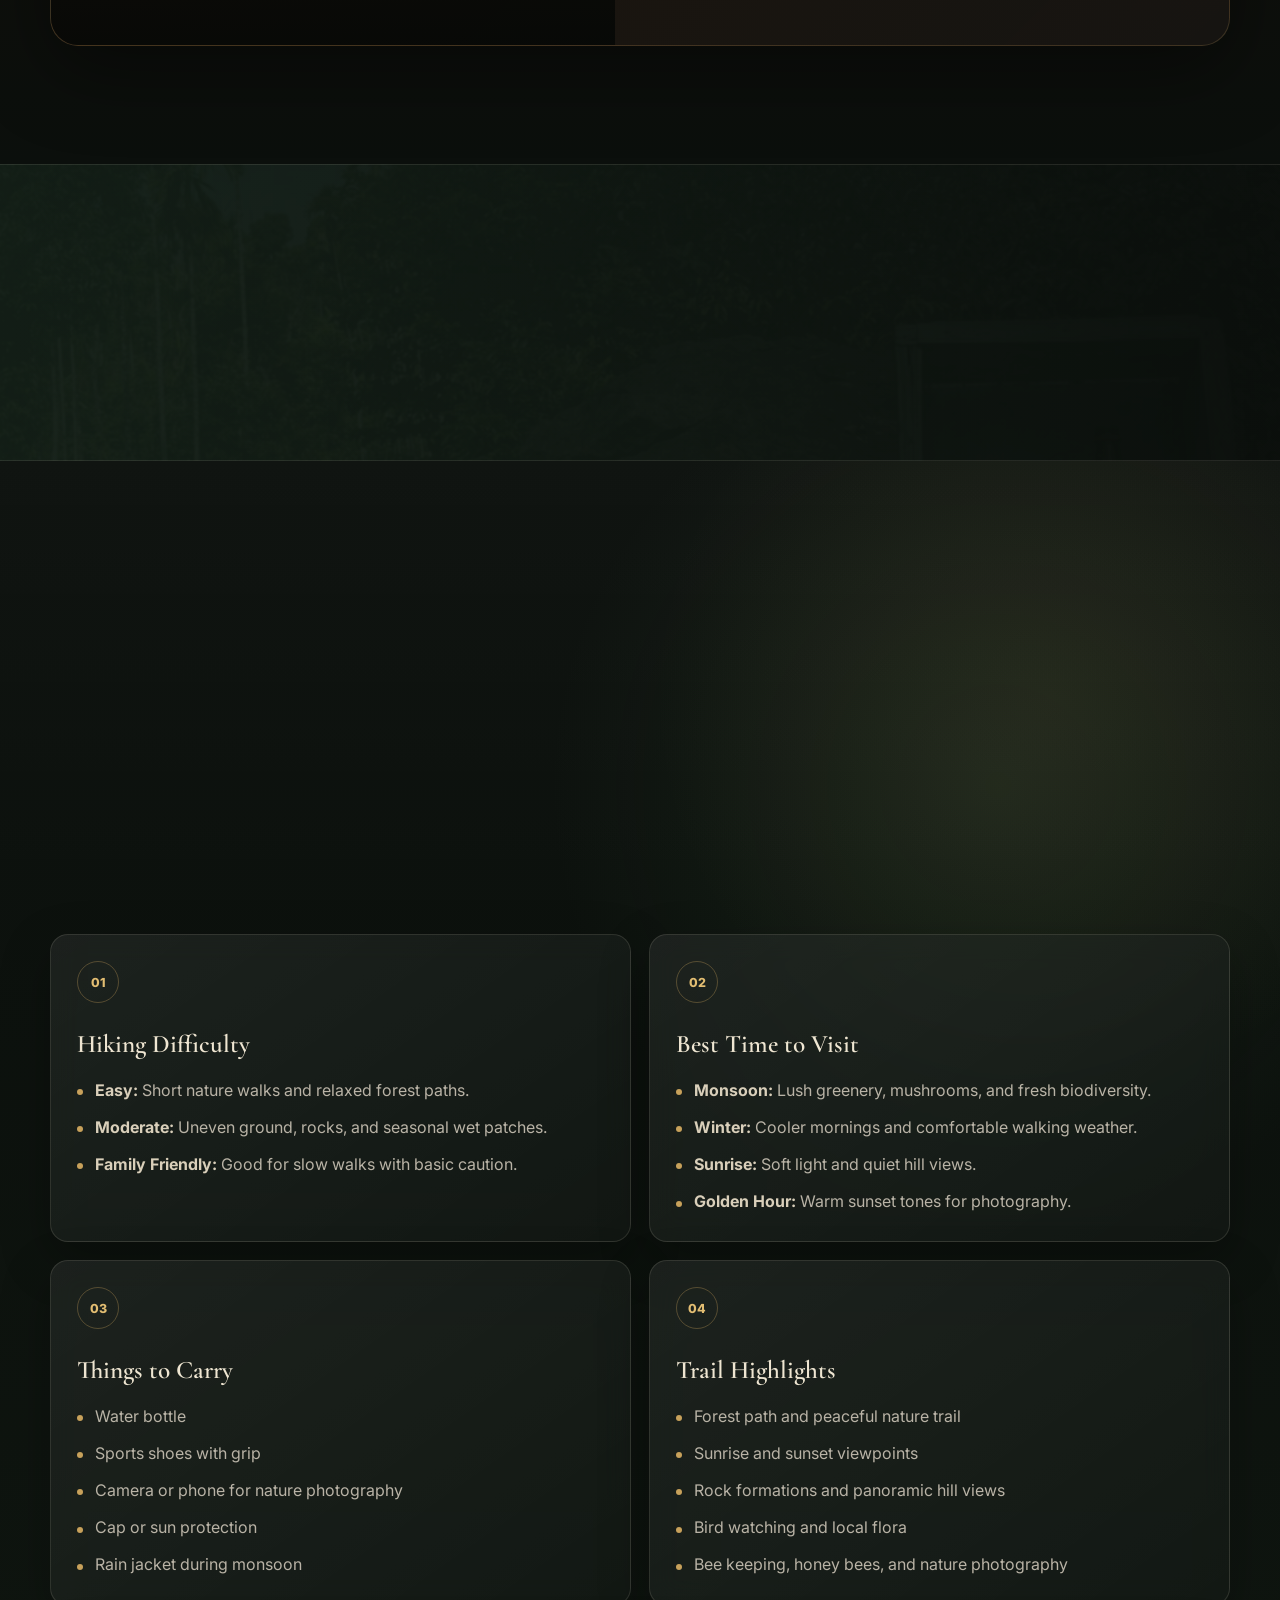
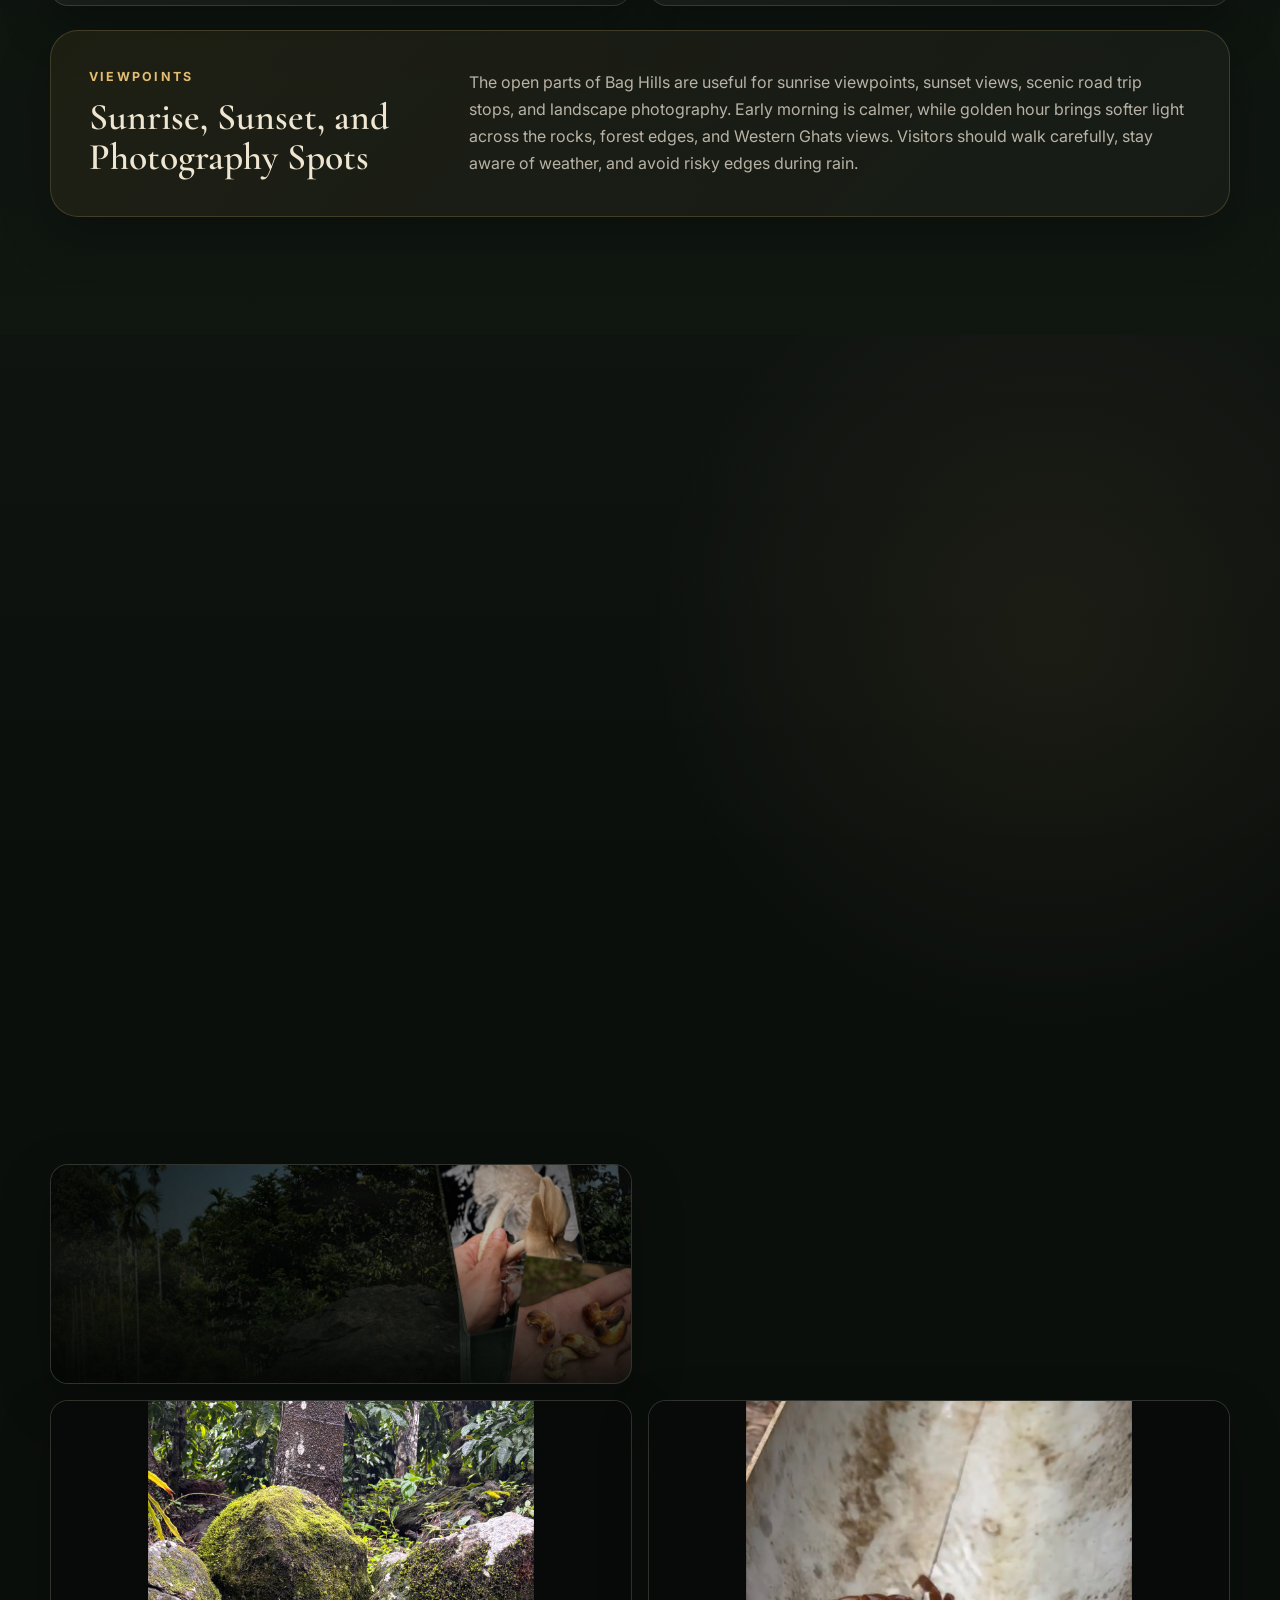
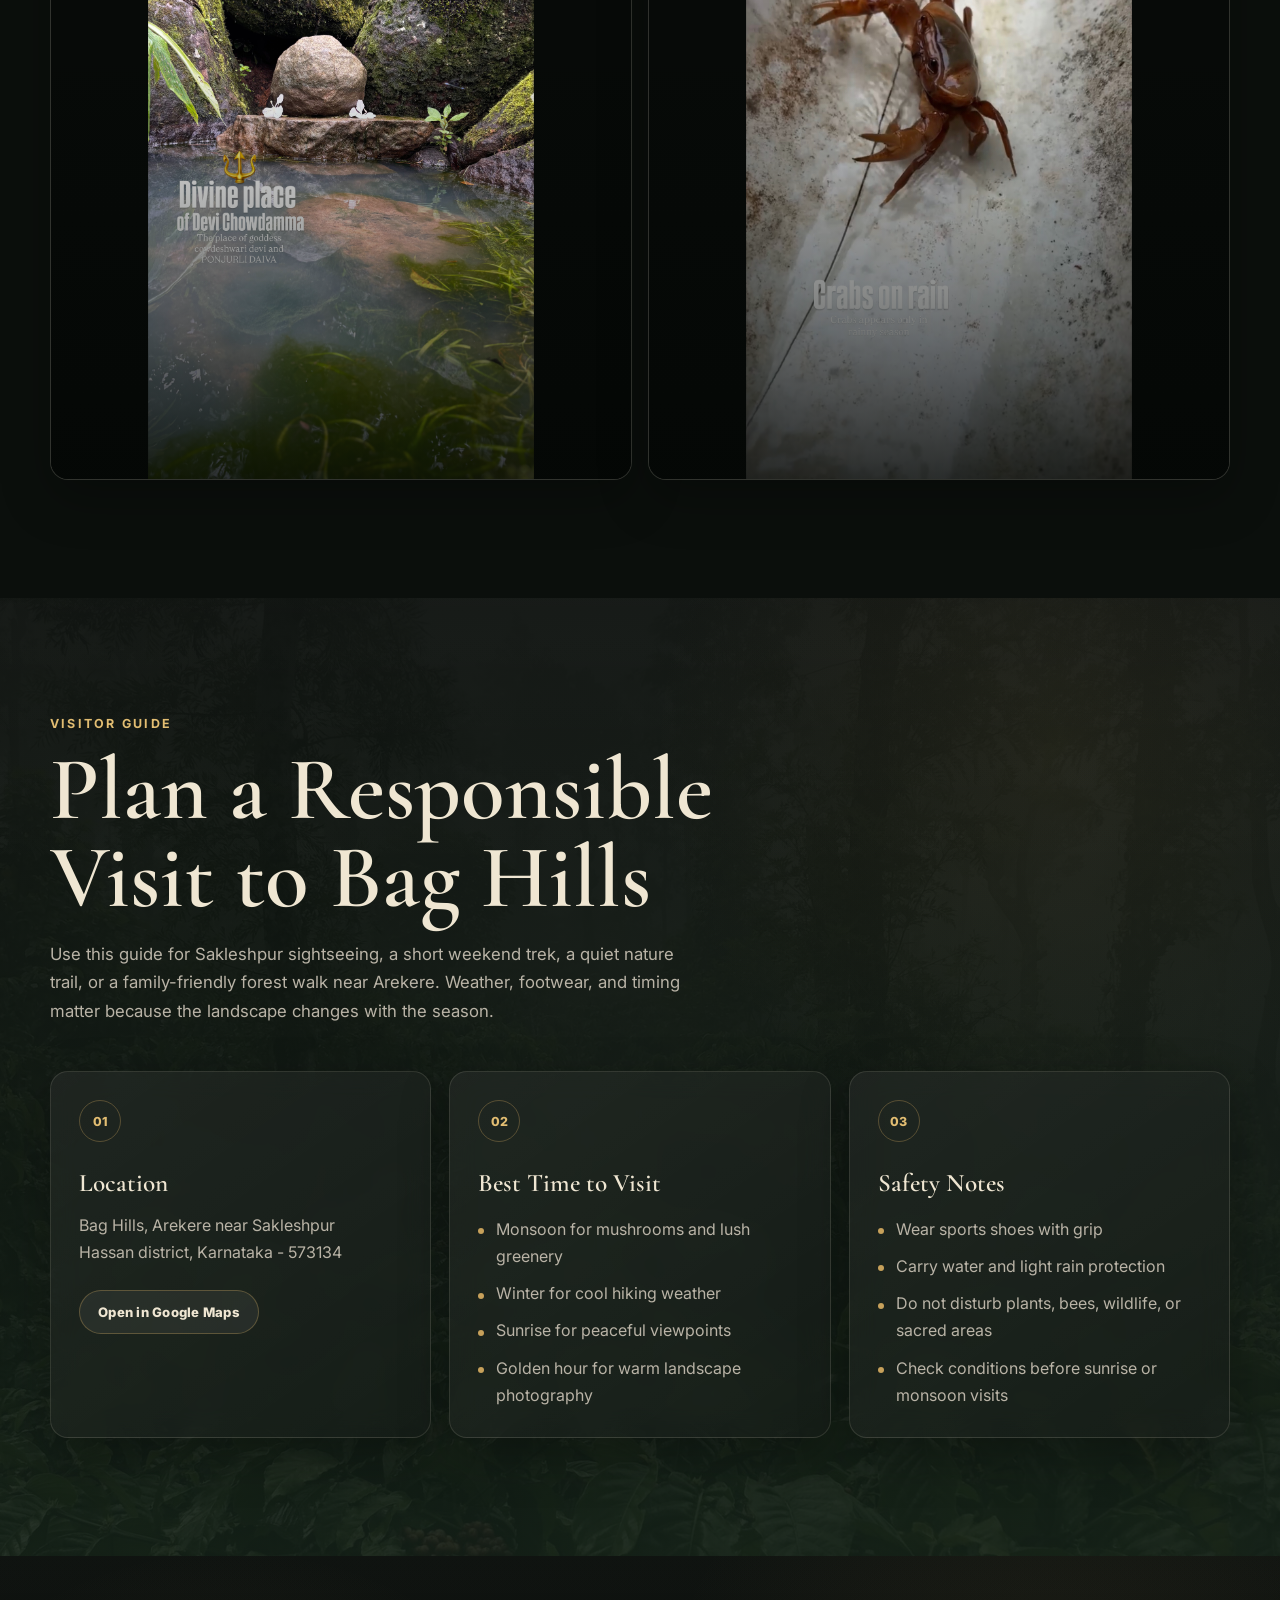
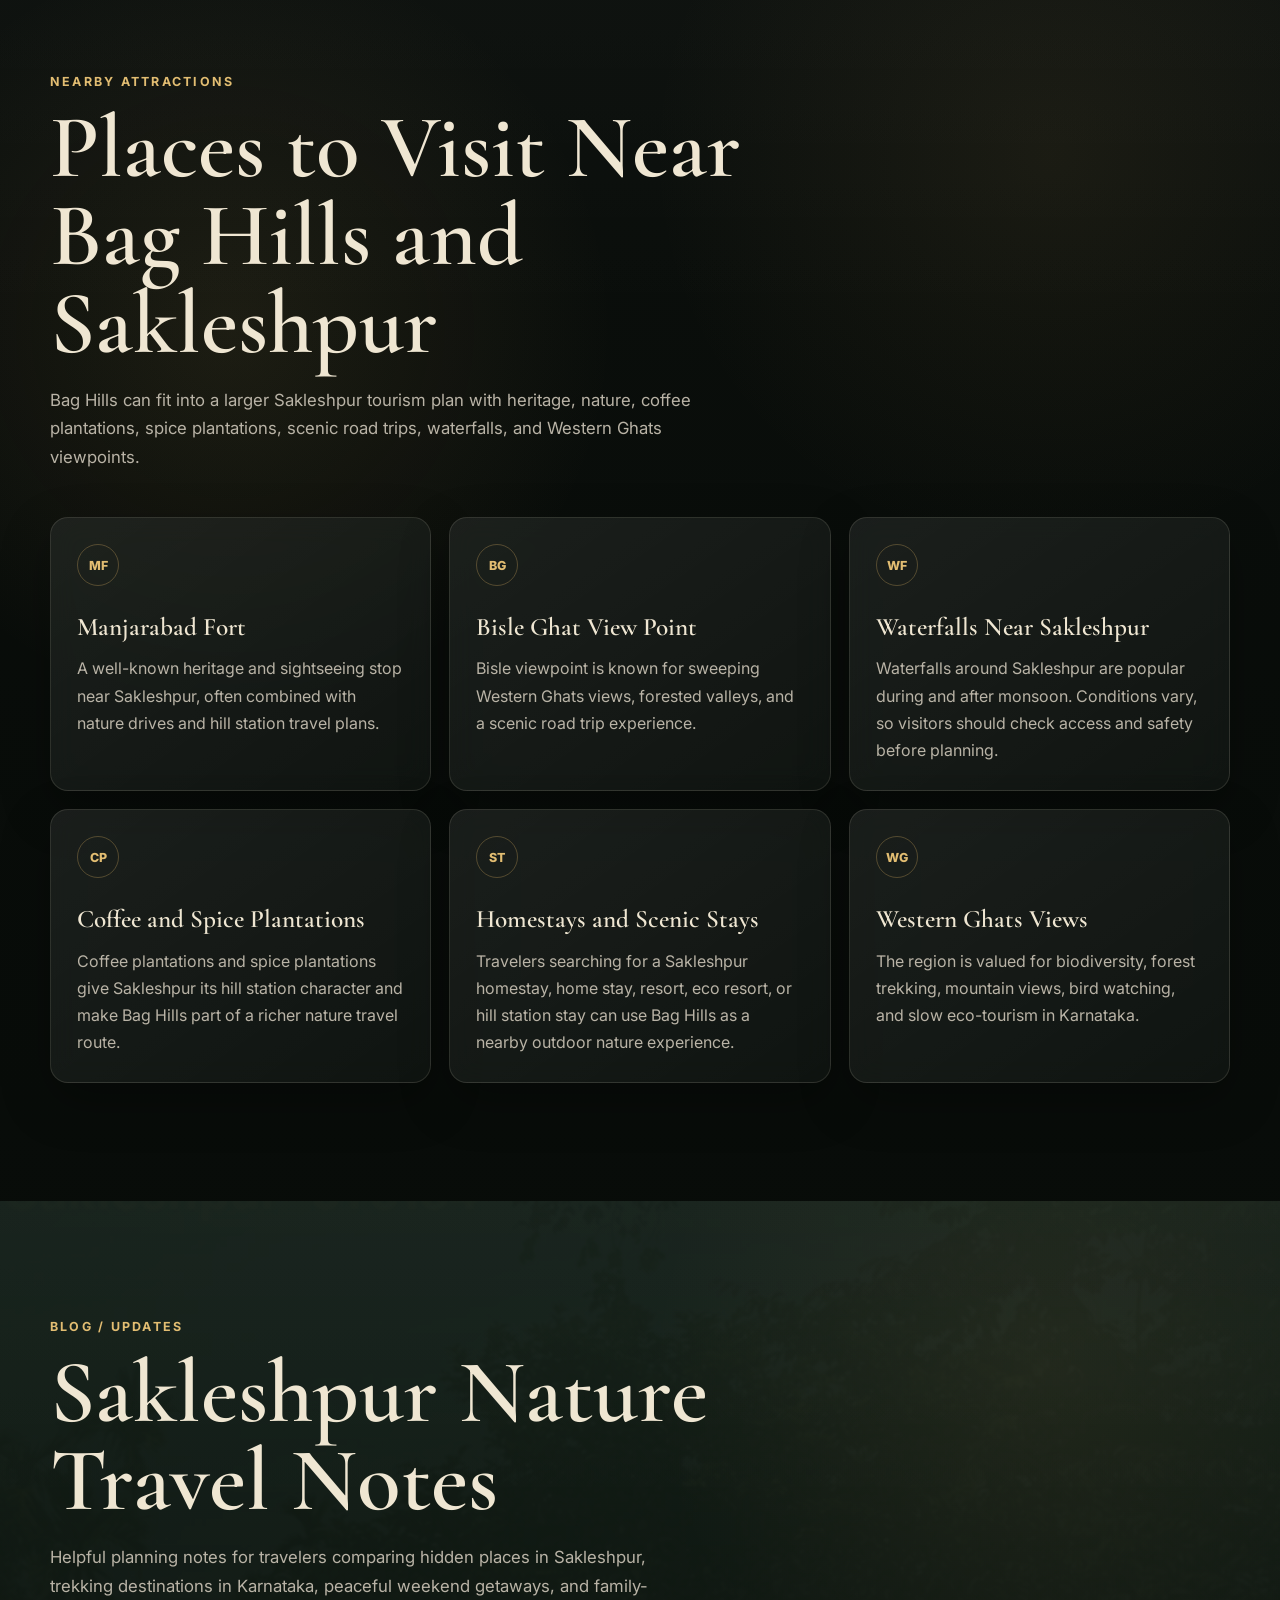
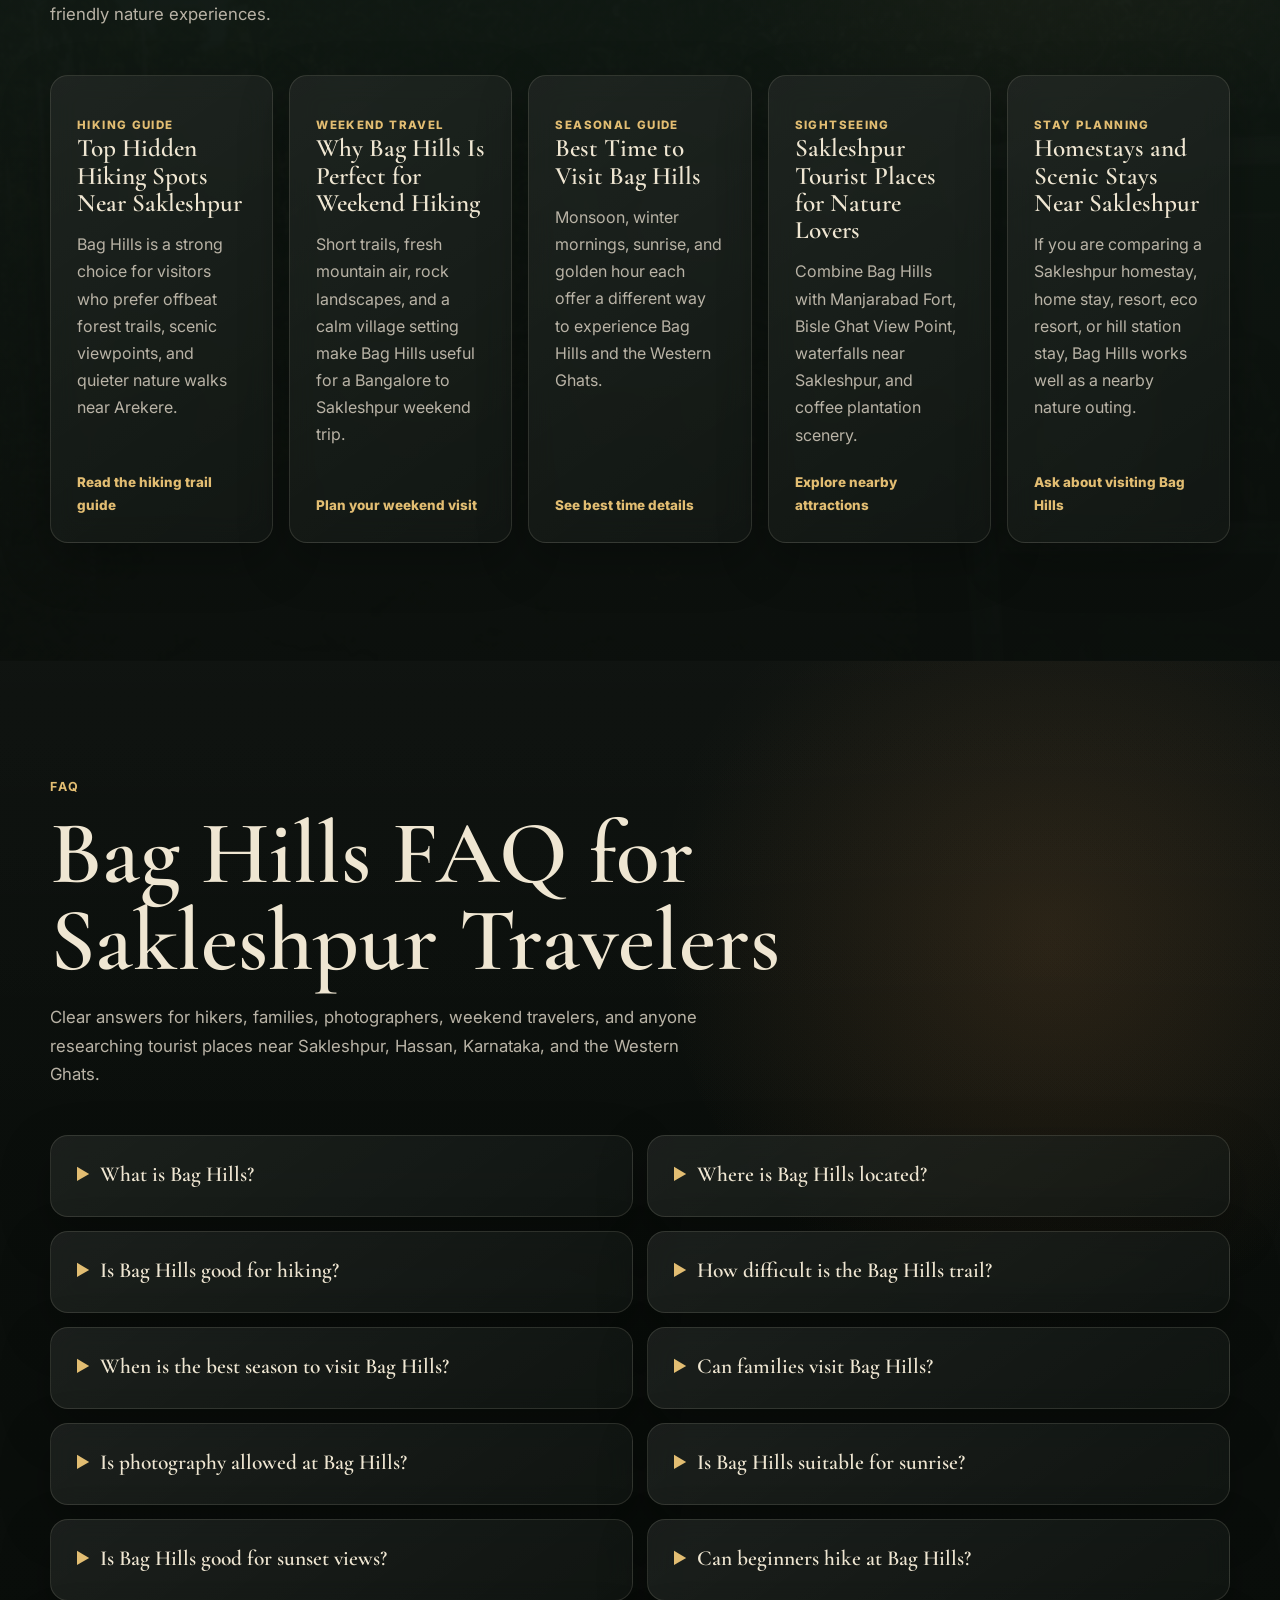
==== commit 4dc8789c: "Add files via upload" ====
--- a/index.html
+++ b/index.html
@@ -5,24 +5,452 @@
     <meta name="viewport" content="width=device-width, initial-scale=1.0" />
     <meta
       name="description"
-      content="Bag Hills in Arekere, Karnataka: a cinematic nature and place-story website for hills, monsoon trails, native mushrooms, honeycomb, and seasonal cashew roasting."
+      content="Bag Hills is a scenic hiking and nature destination in Arekere near Sakleshpur, Karnataka, with forest walks, viewpoints, bird watching, photography spots, monsoon biodiversity, and peaceful Western Ghats views."
     />
-    <title>Bag Hills - Arekere, Karnataka</title>
+    <meta
+      name="keywords"
+      content="Bag Hills, Bag Hills Sakleshpur, Sakleshpur tourism, Sakleshpur tourist places, Sakleshpur trekking, Sakleshpur hiking, Sakleshpur homestay, Sakleshpur home stay, Sakleshpur resort, Sakleshpur nature trails, Sakleshpur weekend getaway, Sakleshpur sightseeing, hidden places in Sakleshpur, scenic viewpoints in Sakleshpur, Western Ghats trekking, Hassan tourism, Karnataka hill station tourism, Arekere Sakleshpur, Manjarabad Fort, Bisle Ghat View Point, waterfalls near Sakleshpur, coffee plantations, eco tourism, forest trek, nature trail"
+    />
+    <meta name="robots" content="index, follow, max-image-preview:large" />
+    <meta name="author" content="Bag Hills" />
+    <meta name="theme-color" content="#0b0f0c" />
+    <link rel="canonical" href="https://daivikad.github.io/bag_hills_website/" />
+    <title>Bag Hills Sakleshpur | Scenic Hiking & Nature Destination in Arekere</title>
+    <meta property="og:type" content="website" />
+    <meta property="og:locale" content="en_IN" />
+    <meta property="og:site_name" content="Bag Hills" />
+    <meta property="og:title" content="Bag Hills - Scenic Hiking Destination in Sakleshpur" />
+    <meta
+      property="og:description"
+      content="Explore Bag Hills in Arekere near Sakleshpur for beginner-friendly hikes, forest walks, sunrise and sunset viewpoints, bird watching, nature photography, and peaceful Western Ghats scenery."
+    />
+    <meta property="og:url" content="https://daivikad.github.io/bag_hills_website/" />
+    <meta property="og:image" content="https://daivikad.github.io/bag_hills_website/images/hero-collage.jpg" />
+    <meta property="og:image:alt" content="Scenic Bag Hills hiking and nature landscape near Sakleshpur, Karnataka" />
+    <meta property="og:image:width" content="2400" />
+    <meta property="og:image:height" content="1400" />
+    <meta name="twitter:card" content="summary_large_image" />
+    <meta name="twitter:title" content="Bag Hills Sakleshpur | Hiking, Viewpoints & Nature Trails" />
+    <meta
+      name="twitter:description"
+      content="Plan a visit to Bag Hills near Sakleshpur for hiking trails, forest walks, scenic viewpoints, monsoon nature, photography, and family-friendly outdoor time."
+    />
+    <meta name="twitter:image" content="https://daivikad.github.io/bag_hills_website/images/hero-collage.jpg" />
+    <meta name="twitter:image:alt" content="Bag Hills scenic hiking destination in Sakleshpur" />
+    <link rel="icon" href="favicon.svg" type="image/svg+xml" />
+    <link rel="sitemap" type="application/xml" href="sitemap.xml" />
     <link rel="preconnect" href="https://fonts.googleapis.com" />
     <link rel="preconnect" href="https://fonts.gstatic.com" crossorigin />
+    <link rel="preload" as="image" href="images/hero-collage.jpg" fetchpriority="high" />
     <link
       href="https://fonts.googleapis.com/css2?family=Cormorant+Garamond:wght@500;600;700&family=Inter:wght@400;500;600;700&display=swap"
       rel="stylesheet"
     />
-    <link rel="stylesheet" href="style.css?v=20260703b" />
-    <script src="script.js?v=20260703b" defer></script>
+    <link rel="stylesheet" href="style.css?v=20260721a" />
+    <script src="script.js?v=20260721a" defer></script>
+    <script type="application/ld+json">
+      {
+        "@context": "https://schema.org",
+        "@graph": [
+          {
+            "@type": "WebSite",
+            "@id": "https://daivikad.github.io/bag_hills_website/#website",
+            "name": "Bag Hills",
+            "alternateName": "Bag Hills Sakleshpur",
+            "url": "https://daivikad.github.io/bag_hills_website/",
+            "inLanguage": "en-IN",
+            "description": "Official website for Bag Hills, a scenic hiking and nature destination in Arekere near Sakleshpur, Hassan, Karnataka.",
+            "publisher": {
+              "@id": "https://daivikad.github.io/bag_hills_website/#organization"
+            }
+          },
+          {
+            "@type": "Organization",
+            "@id": "https://daivikad.github.io/bag_hills_website/#organization",
+            "name": "Bag Hills",
+            "url": "https://daivikad.github.io/bag_hills_website/",
+            "logo": {
+              "@id": "https://daivikad.github.io/bag_hills_website/#logo"
+            },
+            "email": "daivikad9@gmail.com",
+            "areaServed": [
+              "Arekere",
+              "Sakleshpur",
+              "Hassan",
+              "Karnataka",
+              "Western Ghats",
+              "India"
+            ]
+          },
+          {
+            "@type": "ImageObject",
+            "@id": "https://daivikad.github.io/bag_hills_website/#logo",
+            "url": "https://daivikad.github.io/bag_hills_website/favicon.svg",
+            "name": "Bag Hills logo"
+          },
+          {
+            "@type": "WebPage",
+            "@id": "https://daivikad.github.io/bag_hills_website/#webpage",
+            "url": "https://daivikad.github.io/bag_hills_website/",
+            "name": "Bag Hills Sakleshpur - Scenic Hiking & Nature Destination in Arekere",
+            "isPartOf": {
+              "@id": "https://daivikad.github.io/bag_hills_website/#website"
+            },
+            "about": {
+              "@id": "https://daivikad.github.io/bag_hills_website/#tourist-attraction"
+            },
+            "breadcrumb": {
+              "@id": "https://daivikad.github.io/bag_hills_website/#breadcrumbs"
+            },
+            "primaryImageOfPage": {
+              "@id": "https://daivikad.github.io/bag_hills_website/#hero-image"
+            },
+            "dateModified": "2026-07-21",
+            "lastReviewed": "2026-07-21",
+            "inLanguage": "en-IN",
+            "significantLink": [
+              "https://daivikad.github.io/bag_hills_website/#hiking",
+              "https://daivikad.github.io/bag_hills_website/#nearby",
+              "https://daivikad.github.io/bag_hills_website/#faq",
+              "https://daivikad.github.io/bag_hills_website/#contact"
+            ]
+          },
+          {
+            "@type": "LocalBusiness",
+            "@id": "https://daivikad.github.io/bag_hills_website/#local-business",
+            "name": "Bag Hills",
+            "url": "https://daivikad.github.io/bag_hills_website/",
+            "image": "https://daivikad.github.io/bag_hills_website/images/hero-collage.jpg",
+            "email": "daivikad9@gmail.com",
+            "description": "Local tourism inquiry point for Bag Hills hiking, forest walks, viewpoints, nature photography, and visitor guidance in Arekere near Sakleshpur.",
+            "address": {
+              "@type": "PostalAddress",
+              "addressLocality": "Arekere",
+              "addressRegion": "Karnataka",
+              "postalCode": "573134",
+              "addressCountry": "IN"
+            },
+            "areaServed": [
+              "Arekere",
+              "Sakleshpur",
+              "Hassan",
+              "Karnataka"
+            ],
+            "hasMap": "https://share.google/qg2zh8csfG2j6T6Hn"
+          },
+          {
+            "@type": "TouristAttraction",
+            "@id": "https://daivikad.github.io/bag_hills_website/#tourist-attraction",
+            "name": "Bag Hills",
+            "alternateName": [
+              "Bag Hills Sakleshpur",
+              "Bag Hills Arekere"
+            ],
+            "url": "https://daivikad.github.io/bag_hills_website/",
+            "image": [
+              "https://daivikad.github.io/bag_hills_website/images/hero-collage.jpg",
+              "https://daivikad.github.io/bag_hills_website/images/trail-960.jpg",
+              "https://daivikad.github.io/bag_hills_website/images/bag-rock.jpg"
+            ],
+            "description": "Bag Hills is a scenic hiking and nature destination in Arekere near Sakleshpur, Hassan, Karnataka, known for forest trails, rock formations, viewpoints, monsoon biodiversity, honey bees, seasonal mushrooms, bird watching, and photography opportunities.",
+            "touristType": [
+              "Hikers",
+              "Nature lovers",
+              "Families",
+              "Photographers",
+              "Bird watchers",
+              "Weekend travelers"
+            ],
+            "address": {
+              "@type": "PostalAddress",
+              "addressLocality": "Arekere",
+              "addressRegion": "Karnataka",
+              "postalCode": "573134",
+              "addressCountry": "IN"
+            },
+            "containedInPlace": {
+              "@type": "Place",
+              "name": "Western Ghats, Karnataka"
+            },
+            "hasMap": "https://share.google/qg2zh8csfG2j6T6Hn",
+            "subjectOf": {
+              "@id": "https://daivikad.github.io/bag_hills_website/#webpage"
+            }
+          },
+          {
+            "@type": "Place",
+            "@id": "https://daivikad.github.io/bag_hills_website/#hiking-area",
+            "additionalType": "https://schema.org/HikingArea",
+            "name": "Bag Hills Hiking Area",
+            "url": "https://daivikad.github.io/bag_hills_website/#hiking",
+            "description": "A beginner-friendly to moderate hiking area in Arekere near Sakleshpur with forest paths, viewpoints, rock formations, bird watching, and nature photography.",
+            "address": {
+              "@type": "PostalAddress",
+              "addressLocality": "Arekere",
+              "addressRegion": "Karnataka",
+              "postalCode": "573134",
+              "addressCountry": "IN"
+            },
+            "amenityFeature": [
+              {
+                "@type": "LocationFeatureSpecification",
+                "name": "Forest trail",
+                "value": true
+              },
+              {
+                "@type": "LocationFeatureSpecification",
+                "name": "Scenic viewpoints",
+                "value": true
+              },
+              {
+                "@type": "LocationFeatureSpecification",
+                "name": "Nature photography",
+                "value": true
+              }
+            ],
+            "isPartOf": {
+              "@id": "https://daivikad.github.io/bag_hills_website/#tourist-attraction"
+            }
+          },
+          {
+            "@type": "BreadcrumbList",
+            "@id": "https://daivikad.github.io/bag_hills_website/#breadcrumbs",
+            "itemListElement": [
+              {
+                "@type": "ListItem",
+                "position": 1,
+                "name": "Home",
+                "item": "https://daivikad.github.io/bag_hills_website/"
+              },
+              {
+                "@type": "ListItem",
+                "position": 2,
+                "name": "Hiking Trails",
+                "item": "https://daivikad.github.io/bag_hills_website/#hiking"
+              },
+              {
+                "@type": "ListItem",
+                "position": 3,
+                "name": "Nearby Attractions",
+                "item": "https://daivikad.github.io/bag_hills_website/#nearby"
+              },
+              {
+                "@type": "ListItem",
+                "position": 4,
+                "name": "FAQ",
+                "item": "https://daivikad.github.io/bag_hills_website/#faq"
+              }
+            ]
+          },
+          {
+            "@type": "FAQPage",
+            "@id": "https://daivikad.github.io/bag_hills_website/#faq-schema",
+            "mainEntity": [
+              {
+                "@type": "Question",
+                "name": "What is Bag Hills?",
+                "acceptedAnswer": {
+                  "@type": "Answer",
+                  "text": "Bag Hills is a scenic hiking and nature destination in Arekere near Sakleshpur, Hassan, Karnataka. It is known for forest trails, rock formations, viewpoints, monsoon biodiversity, honey bees, local flora, and peaceful Western Ghats scenery."
+                }
+              },
+              {
+                "@type": "Question",
+                "name": "Where is Bag Hills located?",
+                "acceptedAnswer": {
+                  "@type": "Answer",
+                  "text": "Bag Hills is located in Arekere near Sakleshpur in Hassan district, Karnataka, India. It sits within the Western Ghats travel region and is relevant for Sakleshpur tourism and weekend getaway planning."
+                }
+              },
+              {
+                "@type": "Question",
+                "name": "Is Bag Hills good for hiking?",
+                "acceptedAnswer": {
+                  "@type": "Answer",
+                  "text": "Yes. Bag Hills is good for relaxed hiking, beginner-friendly nature walks, forest paths, scenic viewpoints, and slow outdoor exploration. The experience is more peaceful and nature-led than a hard adventure trek."
+                }
+              },
+              {
+                "@type": "Question",
+                "name": "How difficult is the Bag Hills trail?",
+                "acceptedAnswer": {
+                  "@type": "Answer",
+                  "text": "The trail is generally easy to moderate. Families and beginners can enjoy slower walks, while some rocky or wet sections may feel moderate, especially in monsoon. Sports shoes with grip are recommended."
+                }
+              },
+              {
+                "@type": "Question",
+                "name": "When is the best season to visit Bag Hills?",
+                "acceptedAnswer": {
+                  "@type": "Answer",
+                  "text": "Monsoon is best for greenery, mushrooms, and fresh biodiversity. Winter mornings are comfortable for walks. Sunrise and golden hour are best for scenic viewpoints and photography."
+                }
+              },
+              {
+                "@type": "Question",
+                "name": "Can families visit Bag Hills?",
+                "acceptedAnswer": {
+                  "@type": "Answer",
+                  "text": "Families can visit Bag Hills for nature walks, scenic views, photography, and calm outdoor time. Children and elders should stay on safer paths and avoid slippery rocks during rain."
+                }
+              },
+              {
+                "@type": "Question",
+                "name": "Is photography allowed at Bag Hills?",
+                "acceptedAnswer": {
+                  "@type": "Answer",
+                  "text": "Photography is welcome as part of the visitor experience. Bag Hills offers forest trail scenes, hill views, rock formations, monsoon life, honeycomb textures, sunrise light, and sunset tones."
+                }
+              },
+              {
+                "@type": "Question",
+                "name": "Is Bag Hills suitable for sunrise?",
+                "acceptedAnswer": {
+                  "@type": "Answer",
+                  "text": "Bag Hills can be suitable for sunrise views when weather and access conditions are favorable. Early visits should be planned responsibly with local guidance, proper footwear, and enough time."
+                }
+              },
+              {
+                "@type": "Question",
+                "name": "Is Bag Hills good for sunset views?",
+                "acceptedAnswer": {
+                  "@type": "Answer",
+                  "text": "Yes. Golden hour and sunset can create warm light across the rocks, trees, and hill views. Visitors should leave enough daylight for safe walking back."
+                }
+              },
+              {
+                "@type": "Question",
+                "name": "Can beginners hike at Bag Hills?",
+                "acceptedAnswer": {
+                  "@type": "Answer",
+                  "text": "Beginners can enjoy Bag Hills by choosing shorter walks, moving slowly, and avoiding risky sections. It is suitable for easy outdoor time, not only experienced trekkers."
+                }
+              },
+              {
+                "@type": "Question",
+                "name": "Is Bag Hills a trekking destination in Karnataka?",
+                "acceptedAnswer": {
+                  "@type": "Answer",
+                  "text": "Bag Hills is best described as a scenic hiking and nature destination near Sakleshpur. It can be included in Karnataka trekking and Western Ghats travel plans, especially for visitors who prefer quieter, beginner-friendly trails."
+                }
+              },
+              {
+                "@type": "Question",
+                "name": "What should I carry to Bag Hills?",
+                "acceptedAnswer": {
+                  "@type": "Answer",
+                  "text": "Carry a water bottle, sports shoes, camera, cap, rain jacket during monsoon, and any personal medicines. A light backpack is enough for most short nature walks."
+                }
+              },
+              {
+                "@type": "Question",
+                "name": "Is Bag Hills safe during monsoon?",
+                "acceptedAnswer": {
+                  "@type": "Answer",
+                  "text": "Monsoon brings beautiful greenery but can make rocks and paths slippery. Visitors should wear good shoes, avoid risky edges, watch the weather, and ask for current local guidance before visiting."
+                }
+              },
+              {
+                "@type": "Question",
+                "name": "Can I see birds and wildlife at Bag Hills?",
+                "acceptedAnswer": {
+                  "@type": "Answer",
+                  "text": "Bag Hills supports bird watching and small nature observations such as seasonal plants, insects, honey bees, mushrooms, and rainy-season crabs. Wildlife sightings vary by season and time of day."
+                }
+              },
+              {
+                "@type": "Question",
+                "name": "Is Bag Hills useful for eco-tourism?",
+                "acceptedAnswer": {
+                  "@type": "Answer",
+                  "text": "Yes. Bag Hills is suited to responsible eco-tourism because visitors can learn about local flora, honey bees, monsoon biodiversity, forest paths, and rural landscape traditions while respecting the place."
+                }
+              },
+              {
+                "@type": "Question",
+                "name": "What are nearby attractions around Sakleshpur?",
+                "acceptedAnswer": {
+                  "@type": "Answer",
+                  "text": "Nearby and related travel themes include Manjarabad Fort, Bisle Ghat View Point, Bisle viewpoint, waterfalls near Sakleshpur, coffee plantations, spice plantations, Western Ghats views, and scenic road trip routes."
+                }
+              },
+              {
+                "@type": "Question",
+                "name": "Is Bag Hills a homestay or resort?",
+                "acceptedAnswer": {
+                  "@type": "Answer",
+                  "text": "Bag Hills is not presented as a homestay or resort listing. Travelers looking for a Sakleshpur homestay, home stay, resort, eco resort, or hill station stay can plan Bag Hills as a nearby nature outing."
+                }
+              },
+              {
+                "@type": "Question",
+                "name": "Is Bag Hills good for a weekend getaway from Bangalore?",
+                "acceptedAnswer": {
+                  "@type": "Answer",
+                  "text": "Bag Hills fits well into a Bangalore to Sakleshpur weekend trip for travelers who want an offbeat place, forest walk, scenic viewpoint, nature trail, or peaceful photography stop."
+                }
+              },
+              {
+                "@type": "Question",
+                "name": "Can groups visit Bag Hills?",
+                "acceptedAnswer": {
+                  "@type": "Answer",
+                  "text": "Small groups, friends, and family groups can inquire before visiting. Sharing the group size helps the Bag Hills team suggest suitable timing, activity options, and visitor guidance."
+                }
+              },
+              {
+                "@type": "Question",
+                "name": "Is camping available at Bag Hills?",
+                "acceptedAnswer": {
+                  "@type": "Answer",
+                  "text": "Camping should not be assumed. Use the inquiry form to ask about current possibilities, local permissions, safety, weather, and responsible visitor guidance before planning any camping activity."
+                }
+              },
+              {
+                "@type": "Question",
+                "name": "How do I contact Bag Hills?",
+                "acceptedAnswer": {
+                  "@type": "Answer",
+                  "text": "Use the Plan Your Visit inquiry form on this website or email Bag Hills at daivikad9@gmail.com. Include your visit purpose, group size, preferred activity, planned date, and message."
+                }
+              }
+            ]
+          },
+          {
+            "@type": "ImageObject",
+            "@id": "https://daivikad.github.io/bag_hills_website/#hero-image",
+            "url": "https://daivikad.github.io/bag_hills_website/images/hero-collage.jpg",
+            "width": 2400,
+            "height": 1400,
+            "caption": "Scenic Bag Hills hiking and nature landscape near Sakleshpur"
+          },
+          {
+            "@type": "ImageObject",
+            "@id": "https://daivikad.github.io/bag_hills_website/#trail-image",
+            "url": "https://daivikad.github.io/bag_hills_website/images/trail-960.jpg",
+            "width": 960,
+            "height": 1280,
+            "caption": "Forest trail in Arekere near Sakleshpur"
+          },
+          {
+            "@type": "ImageObject",
+            "@id": "https://daivikad.github.io/bag_hills_website/#rock-image",
+            "url": "https://daivikad.github.io/bag_hills_website/images/bag-rock.jpg",
+            "width": 1179,
+            "height": 1731,
+            "caption": "Nature landscape and rock formations at Bag Hills"
+          }
+        ]
+      }
+    </script>
   </head>
   <body>
+    <a class="skip-link" href="#main-content">Skip to main content</a>
     <header class="site-header" id="site-header">
       <nav class="navbar" aria-label="Primary navigation">
-        <a class="brand" href="#home" aria-label="Bag Hills home">
+        <a class="brand" href="#home" aria-label="Bag Hills home page">
           <span class="brand-title">Bag Hills</span>
-          <span class="brand-subtitle">Arekere, Karnataka</span>
+          <span class="brand-subtitle">Arekere, Sakleshpur</span>
         </a>
 
         <button
@@ -40,10 +468,11 @@
         <ul class="nav-menu" id="primary-navigation">
           <li><a href="#home" data-en="Home" data-kn="ಮುಖಪುಟ">Home</a></li>
           <li><a href="#about" data-en="About" data-kn="ಬಗ್ಗೆ">About</a></li>
+          <li><a href="#hiking" data-en="Hiking Trails" data-kn="ಹೈಕಿಂಗ್">Hiking Trails</a></li>
           <li><a href="#nature" data-en="Nature" data-kn="ಪ್ರಕೃತಿ">Nature</a></li>
-          <li><a href="#tradition" data-en="Tradition" data-kn="ಪರಂಪರೆ">Tradition</a></li>
           <li><a href="#gallery" data-en="Gallery" data-kn="ಗ್ಯಾಲರಿ">Gallery</a></li>
-          <li><a href="#visit" data-en="Visit" data-kn="ಭೇಟಿ">Visit</a></li>
+          <li><a href="#nearby" data-en="Nearby" data-kn="ಸಮೀಪದ ಸ್ಥಳಗಳು">Nearby</a></li>
+          <li><a href="#faq" data-en="FAQ" data-kn="ಪ್ರಶ್ನೆಗಳು">FAQ</a></li>
           <li><a href="#contact" data-en="Contact" data-kn="ಸಂಪರ್ಕ">Contact</a></li>
           <li>
             <button class="lang-toggle" id="lang-toggle" type="button" aria-label="Switch language">
@@ -55,20 +484,24 @@
       </nav>
     </header>
 
-    <main>
+    <main id="main-content">
       <section class="hero" id="home" aria-label="Bag Hills hero">
         <div class="hero-content reveal">
-          <p class="section-kicker">Arekere, Karnataka</p>
-          <h1>Bag Hills</h1>
-          <p class="hero-line">Hills. Heritage. Nature.</p>
-          <p class="hero-copy">A timeless escape into the lap of nature.</p>
+          <p class="section-kicker">Arekere, Sakleshpur, Hassan</p>
+          <h1>Bag Hills – Scenic Hiking Destination in Sakleshpur</h1>
+          <p class="hero-line">Forest trails. Viewpoints. Western Ghats nature.</p>
+          <p class="hero-copy">
+            Plan a peaceful hike, family-friendly nature walk, sunrise viewpoint visit,
+            or photography stop at Bag Hills near Sakleshpur, Karnataka.
+          </p>
           <div class="kannada-stack" lang="kn">
             <p>ಬಾಗ್ ಹಿಲ್ಸ್ – ಅರೆಕೆರೆ, ಕರ್ನಾಟಕ</p>
             <p>ಪ್ರಕೃತಿ, ಪರಂಪರೆ, ಸುಂದರತೆ.</p>
             <p>ಪ್ರತಿಯೊಂದು ಮುಂಜಾನೆ ಹೊಸ ಶಾಂತಿಯನ್ನು ತರುತ್ತದೆ.</p>
           </div>
           <div class="hero-actions" aria-label="Hero actions">
-            <a class="btn btn-primary" href="#about">Explore the Hills</a>
+            <a class="btn btn-primary" href="#hiking">Explore Hiking Trails</a>
+            <a class="btn btn-secondary" href="#contact">Plan Your Visit</a>
             <a class="btn btn-secondary" href="#gallery">View Gallery</a>
           </div>
         </div>
@@ -83,14 +516,35 @@
           <div class="split-layout">
             <div class="section-copy reveal">
               <p class="section-kicker">About Bag Hills</p>
-              <h2>Where the Hills Meet Heritage</h2>
+              <h2>What Is Bag Hills?</h2>
               <p>
-                Bag Hills is a scenic hill destination in Arekere, Karnataka,
-                surrounded by greenery, seasonal life, and quiet village
-                rhythms. It is a place where misty mornings, native mushrooms,
-                traditional cashew roasting, and forest textures come together
-                to create a memorable local experience.
-              </p>
+                Bag Hills is a scenic hiking and nature destination in Arekere
+                near Sakleshpur, Hassan district, Karnataka. Set within the
+                Western Ghats travel belt, it is suited for beginner-friendly
+                hikes, family nature walks, sunrise and sunset viewpoints, bird
+                watching, and nature photography. Visitors can expect quiet
+                forest paths, rock formations, fresh mountain air, local flora,
+                seasonal wildflowers, monsoon mushrooms, honey bees, and
+                panoramic hill views. Bag Hills is not positioned as a homestay
+                or resort; it is a peaceful outdoor place that can be included
+                in a Sakleshpur weekend getaway, sightseeing plan, coffee
+                plantation drive, or eco-tourism itinerary. The experience is
+                best enjoyed slowly, with respect for the landscape and local
+                village setting.
+              </p>
+              <p class="trust-note">
+                Original photography, local visitor guidance, and location
+                details are maintained by Bag Hills. Last updated:
+                <time datetime="2026-07-21">July 21, 2026</time>.
+              </p>
+              <nav class="quick-links" aria-label="Bag Hills page sections">
+                <a href="#hiking">Hiking Trails</a>
+                <a href="#nature">Forest Walk</a>
+                <a href="#viewpoints">Viewpoints</a>
+                <a href="#nearby">Nearby Attractions</a>
+                <a href="#faq">FAQ</a>
+                <a href="#contact">Contact</a>
+              </nav>
               <p class="kn-text" lang="kn">
                 ಅರೆಕೆರೆ ಗ್ರಾಮದ ನೈಸರ್ಗಿಕ ಸೌಂದರ್ಯ, ಮಳೆಗಾಲದ ಅಣಬೆಗಳು,
                 ಪರಂಪರೆಯ ಗೋಡಂಬಿ ಹುರಿಯುವ ವಿಧಾನ ಮತ್ತು ಬೆಟ್ಟದ ಶಾಂತ ವಾತಾವರಣ –
@@ -100,29 +554,31 @@
             <figure class="image-card reveal">
               <img
                 src="images/bag-rock.jpg"
-                alt="Rock landscape and forest greenery at Bag Hills, Arekere"
+                width="1179"
+                height="1731"
+                alt="Nature landscape of Bag Hills with rock formations and forest greenery near Sakleshpur"
                 loading="lazy"
                 decoding="async"
               />
-              <figcaption>Rock, forest, and the quiet rise of Bag Hills</figcaption>
+              <figcaption>Rock, forest, and the quiet rise of Bag Hills near Sakleshpur</figcaption>
             </figure>
           </div>
 
           <div class="highlight-grid">
             <article class="highlight-card reveal">
               <span class="card-icon" aria-hidden="true">01</span>
-              <h3>Scenic Hills</h3>
-              <p>Stone, sky, and green slopes shaped by slow village mornings.</p>
+              <h3>Hiking Trails</h3>
+              <p>Beginner-friendly forest paths, short climbs, and calm nature trails for weekend trekkers.</p>
             </article>
             <article class="highlight-card reveal">
               <span class="card-icon" aria-hidden="true">02</span>
-              <h3>Seasonal Nature</h3>
-              <p>Monsoon textures, wild growth, and small discoveries underfoot.</p>
+              <h3>Scenic Viewpoints</h3>
+              <p>Open hill views, sunrise light, golden hour skies, and Western Ghats landscapes.</p>
             </article>
             <article class="highlight-card reveal">
               <span class="card-icon" aria-hidden="true">03</span>
-              <h3>Local Tradition</h3>
-              <p>Food, fire, work, and memory woven into the rhythm of place.</p>
+              <h3>Local Nature</h3>
+              <p>Seasonal wildflowers, biodiversity, honey bees, local flora, and monsoon discoveries.</p>
             </article>
           </div>
         </div>
@@ -132,8 +588,13 @@
         <div class="container">
           <div class="section-heading reveal">
             <p class="section-kicker">Nature</p>
-            <h2>Nature in Season</h2>
-            <p>Sacred waters, rainy-season crabs, native mushrooms, and the quiet beauty of the hills.</p>
+            <h2>Forest Walks, Biodiversity, and Seasonal Nature</h2>
+            <p>
+              Bag Hills gives visitors a close look at Sakleshpur nature:
+              monsoon mushrooms, local flora, honey bees, bird watching,
+              rain-season life, sacred forest corners, and quiet eco-tourism
+              moments.
+            </p>
           </div>
 
           <div class="season-grid">
@@ -141,7 +602,9 @@
               <figure>
                 <img
                   src="images/mushrooms.jpg"
-                  alt="Native seasonal mushrooms gathered near Bag Hills"
+                  width="1179"
+                  height="1586"
+                  alt="Seasonal wild mushrooms along nature trails at Bag Hills Sakleshpur"
                   loading="lazy"
                   decoding="async"
                 />
@@ -150,9 +613,10 @@
                 <span class="badge">Available only in season</span>
                 <h3>Native Mushrooms</h3>
                 <p>
-                  Seasonal wild mushrooms appear during the rains, adding a
-                  special rhythm to the Bag Hills landscape. Their arrival is
-                  part of the monsoon character of the place.
+                  Seasonal wild mushrooms appear during the rains and make Bag
+                  Hills valuable for slow nature exploration. Their arrival is
+                  part of the monsoon character of Sakleshpur and a reminder to
+                  observe local biodiversity without disturbing it.
                 </p>
                 <p class="kn-text" lang="kn">
                   ಮಳೆಗಾಲದಲ್ಲಿ ಕಾಣಿಸಿಕೊಳ್ಳುವ ಸ್ಥಳೀಯ ಅಣಬೆಗಳು ಇಲ್ಲಿ ಪ್ರಕೃತಿಯ
@@ -165,14 +629,21 @@
               <figure>
                 <img
                   src="images/honeycomb.jpg"
-                  alt="Warm honeycomb texture inspired by wild forest honey"
+                  width="1600"
+                  height="1200"
+                  alt="Honey bees and beekeeping inspired honeycomb nature detail near Bag Hills Sakleshpur"
                   loading="lazy"
                   decoding="async"
                 />
               </figure>
               <div class="season-copy">
-                <h3>Wild Honeycomb</h3>
-                <p>A glimpse into the raw, living richness of the forest landscape.</p>
+                <h3>Honey Bees and Beekeeping</h3>
+                <p>
+                  Honeycomb textures and bee activity reflect the living
+                  richness of the forest landscape. Bag Hills connects visitors
+                  with honey bees, pollination, local flora, and the slower
+                  rhythms of responsible eco-tourism.
+                </p>
                 <p class="kn-text" lang="kn">ಕಾಡಿನ ಸಹಜ ಸಿಹಿತನದ ಒಂದು ಝಲಕ್.</p>
               </div>
             </article>
@@ -181,7 +652,9 @@
               <figure class="season-media-contain">
                 <img
                   src="images/divine-place-devi-chowdamma.jpg"
-                  alt="Sacred natural pool among moss-covered rocks at the divine place of Devi Chowdamma"
+                  width="1179"
+                  height="2096"
+                  alt="Sacred forest water place of Devi Chowdamma among moss-covered rocks near Bag Hills"
                   loading="lazy"
                   decoding="async"
                 />
@@ -192,7 +665,9 @@
                 <p>
                   A quiet sacred spring among moss-covered rocks, associated
                   with Cowdeshwari Devi and Ponjurli Daiva. Water, stone, and
-                  forest meet here in a place held with reverence.
+                  forest meet here in a place held with reverence. Visitors
+                  should treat it as a heritage and nature location, not only a
+                  sightseeing stop.
                 </p>
                 <p class="kn-text" lang="kn">
                   ಪಾಚಿ ಹೊದ್ದ ಬಂಡೆಗಳ ನಡುವೆ ಇರುವ ಈ ಪವಿತ್ರ ಜಲಸ್ಥಳವು
@@ -205,7 +680,9 @@
               <figure class="season-media-contain">
                 <img
                   src="images/monsoon-crab.jpg"
-                  alt="A brown crab that appears around Bag Hills during the rainy season"
+                  width="1179"
+                  height="2096"
+                  alt="Rainy season crab showing monsoon biodiversity around Bag Hills nature trails"
                   loading="lazy"
                   decoding="async"
                 />
@@ -216,7 +693,8 @@
                 <p>
                   Small forest crabs emerge when the monsoon returns. Their
                   brief seasonal appearance is one of the living signs of rain
-                  around Bag Hills.
+                  around Bag Hills and part of the biodiversity that makes the
+                  Western Ghats special.
                 </p>
                 <p class="kn-text" lang="kn">
                   ಮಳೆಗಾಲ ಮರಳಿದಾಗ ಸಣ್ಣ ಕಾಡು ಏಡಿಗಳು ಕಾಣಿಸಿಕೊಳ್ಳುತ್ತವೆ.
@@ -231,13 +709,15 @@
               <img
                 class="mini-card-goddess"
                 src="images/divine-place-devi-chowdamma.jpg"
-                alt="Misty sacred place of Devi Chowdamma among moss-covered rocks"
+                width="1179"
+                height="2096"
+                alt="Misty sacred forest place of Devi Chowdamma near Bag Hills in Arekere"
                 loading="lazy"
                 decoding="async"
               />
               <div>
                 <h3>Misty Mornings</h3>
-                <p>Mist settles around the sacred spring before the day warms.</p>
+                <p>Mist settles around the forest and sacred spring before the day warms.</p>
               </div>
             </article>
             <article class="mini-card mini-card-media reveal">
@@ -245,26 +725,30 @@
                 src="images/trail-640.jpg"
                 srcset="images/trail-640.jpg 640w, images/trail-960.jpg 960w, images/trail-1400.jpg 1400w, images/trail.jpg 1600w"
                 sizes="(max-width: 760px) calc(100vw - 56px), 33vw"
-                alt="Misty forest and coffee plants along the Bag Hills trail"
+                width="640"
+                height="853"
+                alt="Scenic hiking trail at Bag Hills Sakleshpur with forest plants and coffee plantation scenery nearby"
                 loading="lazy"
                 decoding="async"
               />
               <div>
                 <h3>Forest Trails</h3>
-                <p>Quiet paths move between rock, leaf, and wet earth.</p>
+                <p>Quiet paths move between rock, leaf, wet earth, and coffee plantation scenery nearby.</p>
               </div>
             </article>
             <article class="mini-card mini-card-media reveal">
               <img
                 class="mini-card-mushroom"
                 src="images/monsoon-mushroom.jpg"
-                alt="A fresh mushroom emerging from rain-soaked earth at Bag Hills"
+                width="1242"
+                height="2208"
+                alt="Monsoon mushroom and local flora on the Bag Hills nature trail"
                 loading="lazy"
                 decoding="async"
               />
               <div>
                 <h3>Monsoon Greens</h3>
-                <p>Rain brings fresh growth and small discoveries from the earth.</p>
+                <p>Rain brings seasonal wildflowers, fresh growth, and small discoveries from the earth.</p>
               </div>
             </article>
           </div>
@@ -283,7 +767,9 @@
             <figure class="tradition-image reveal">
               <img
                 src="images/cashew-roast.jpg"
-                alt="Traditionally roasted cashews held in a palm at Bag Hills"
+                width="1179"
+                height="1486"
+                alt="Traditional cashew roasting experience near Bag Hills in Arekere Sakleshpur"
                 loading="lazy"
                 decoding="async"
               />
@@ -311,27 +797,104 @@
         </div>
       </section>
 
-      <section class="experience-strip" aria-label="Bag Hills experience highlights">
+      <section class="experience-strip" id="activities" aria-label="Bag Hills activities and experience highlights">
         <div class="container experience-grid">
           <article class="experience-card reveal">
             <span class="card-icon" aria-hidden="true">A</span>
             <h3>Scenic Views</h3>
-            <p>Open skies over forest-backed rock.</p>
+            <p>Open skies, rock formations, and Western Ghats hill scenery.</p>
           </article>
           <article class="experience-card reveal">
             <span class="card-icon" aria-hidden="true">B</span>
             <h3>Monsoon Discoveries</h3>
-            <p>Seasonal textures arrive with the rain.</p>
+            <p>Seasonal wildflowers, mushrooms, crabs, and fresh forest textures.</p>
           </article>
           <article class="experience-card reveal">
             <span class="card-icon" aria-hidden="true">C</span>
-            <h3>Cashew Roasting</h3>
-            <p>A warm ritual tied to local seasons.</p>
+            <h3>Bee Keeping</h3>
+            <p>Honey bees and beekeeping connect the place to local biodiversity.</p>
           </article>
           <article class="experience-card reveal">
             <span class="card-icon" aria-hidden="true">D</span>
             <h3>Village Calm</h3>
-            <p>Slow air, quiet paths, and rooted hospitality.</p>
+            <p>Fresh mountain air, peaceful trails, and a quieter side of Sakleshpur.</p>
+          </article>
+        </div>
+      </section>
+
+      <section class="section hiking-section" id="hiking" aria-labelledby="hiking-title">
+        <div class="container">
+          <div class="section-heading reveal">
+            <p class="section-kicker">Hiking Trails</p>
+            <h2 id="hiking-title">Hiking and Nature Walks at Bag Hills</h2>
+            <p>
+              Bag Hills is best for travelers who want a calm Sakleshpur hiking
+              experience rather than a rushed trek. The trails are scenic,
+              natural, and suited for beginners, families, photographers, and
+              visitors planning a peaceful forest walk in Karnataka.
+            </p>
+          </div>
+
+          <div class="info-grid">
+            <article class="info-card reveal">
+              <span class="card-icon" aria-hidden="true">01</span>
+              <h3>Hiking Difficulty</h3>
+              <ul>
+                <li><strong>Easy:</strong> Short nature walks and relaxed forest paths.</li>
+                <li><strong>Moderate:</strong> Uneven ground, rocks, and seasonal wet patches.</li>
+                <li><strong>Family Friendly:</strong> Good for slow walks with basic caution.</li>
+              </ul>
+            </article>
+
+            <article class="info-card reveal">
+              <span class="card-icon" aria-hidden="true">02</span>
+              <h3>Best Time to Visit</h3>
+              <ul>
+                <li><strong>Monsoon:</strong> Lush greenery, mushrooms, and fresh biodiversity.</li>
+                <li><strong>Winter:</strong> Cooler mornings and comfortable walking weather.</li>
+                <li><strong>Sunrise:</strong> Soft light and quiet hill views.</li>
+                <li><strong>Golden Hour:</strong> Warm sunset tones for photography.</li>
+              </ul>
+            </article>
+
+            <article class="info-card reveal">
+              <span class="card-icon" aria-hidden="true">03</span>
+              <h3>Things to Carry</h3>
+              <ul>
+                <li>Water bottle</li>
+                <li>Sports shoes with grip</li>
+                <li>Camera or phone for nature photography</li>
+                <li>Cap or sun protection</li>
+                <li>Rain jacket during monsoon</li>
+              </ul>
+            </article>
+
+            <article class="info-card reveal">
+              <span class="card-icon" aria-hidden="true">04</span>
+              <h3>Trail Highlights</h3>
+              <ul>
+                <li>Forest path and peaceful nature trail</li>
+                <li>Sunrise and sunset viewpoints</li>
+                <li>Rock formations and panoramic hill views</li>
+                <li>Bird watching and local flora</li>
+                <li>Bee keeping, honey bees, and nature photography</li>
+              </ul>
+            </article>
+          </div>
+
+          <article class="viewpoint-panel reveal" id="viewpoints">
+            <div>
+              <p class="section-kicker">Viewpoints</p>
+              <h3>Sunrise, Sunset, and Photography Spots</h3>
+            </div>
+            <p>
+              The open parts of Bag Hills are useful for sunrise viewpoints,
+              sunset views, scenic road trip stops, and landscape photography.
+              Early morning is calmer, while golden hour brings softer light
+              across the rocks, forest edges, and Western Ghats views. Visitors
+              should walk carefully, stay aware of weather, and avoid risky
+              edges during rain.
+            </p>
           </article>
         </div>
       </section>
@@ -340,51 +903,53 @@
         <div class="container">
           <div class="section-heading reveal">
             <p class="section-kicker" data-en="Gallery" data-kn="ಗ್ಯಾಲರಿ">Gallery</p>
-            <h2 data-en="Gallery" data-kn="ಗ್ಯಾಲರಿ">Gallery</h2>
-            <p data-en="Textures of Bag Hills — rock, rain, forest, flame, and season." data-kn="ಬಾಗ್ ಹಿಲ್ಸ್‌ನ ವಿನ್ಯಾಸಗಳು — ಬಂಡೆ, ಮಳೆ, ಕಾಡು, ಜ್ವಾಲೆ ಮತ್ತು ಋತು.">Textures of Bag Hills — rock, rain, forest, flame, and season.</p>
+            <h2 data-en="Gallery" data-kn="ಗ್ಯಾಲರಿ">Bag Hills Gallery</h2>
+            <p data-en="Original photography from Bag Hills: hiking trails, forest views, monsoon biodiversity, rock landscapes, honeycomb, and local seasonal traditions." data-kn="ಬಾಗ್ ಹಿಲ್ಸ್‌ನ ಮೂಲ ಛಾಯಾಚಿತ್ರಗಳು: ಹಾದಿಗಳು, ಕಾಡಿನ ದೃಶ್ಯಗಳು, ಮಳೆಗಾಲದ ಜೀವ ವೈವಿಧ್ಯ, ಬಂಡೆಗಳು, ಜೇನುಗೂಡು ಮತ್ತು ಸ್ಥಳೀಯ ಪರಂಪರೆ.">Original photography from Bag Hills: hiking trails, forest views, monsoon biodiversity, rock landscapes, honeycomb, and local seasonal traditions.</p>
           </div>
 
           <div class="gallery-grid">
-            <button class="gallery-item gallery-wide reveal" type="button" data-caption="Bag Hills Rock" data-caption-kn="ಬಾಗ್ ಹಿಲ್ಸ್ ಬಂಡೆ">
-              <img src="images/bag-rock.jpg" alt="Bag Hills rock and forest scene" loading="lazy" decoding="async" />
+            <button class="gallery-item gallery-wide reveal" type="button" data-caption="Bag Hills Rock" data-caption-kn="ಬಾಗ್ ಹಿಲ್ಸ್ ಬಂಡೆ" aria-label="Open Bag Hills rock and forest landscape photo">
+              <img src="images/bag-rock.jpg" width="1179" height="1731" alt="Nature landscape of Bag Hills with rock formations near Sakleshpur" loading="lazy" decoding="async" />
               <span data-en="Bag Hills Rock" data-kn="ಬಾಗ್ ಹಿಲ್ಸ್ ಬಂಡೆ">Bag Hills Rock</span>
             </button>
-            <button class="gallery-item reveal" type="button" data-caption="Native Mushrooms" data-caption-kn="ಸ್ಥಳೀಯ ಅಣಬೆಗಳು">
-              <img src="images/mushrooms.jpg" alt="Native mushrooms in the monsoon season" loading="lazy" decoding="async" />
+            <button class="gallery-item reveal" type="button" data-caption="Native Mushrooms" data-caption-kn="ಸ್ಥಳೀಯ ಅಣಬೆಗಳು" aria-label="Open native mushroom photo from Bag Hills monsoon season">
+              <img src="images/mushrooms.jpg" width="1179" height="1586" alt="Seasonal wild mushrooms at Bag Hills during monsoon near Sakleshpur" loading="lazy" decoding="async" />
               <span data-en="Native Mushrooms" data-kn="ಸ್ಥಳೀಯ ಅಣಬೆಗಳು">Native Mushrooms</span>
             </button>
-            <button class="gallery-item gallery-tall reveal" type="button" data-caption="Traditional Cashew Roasting" data-caption-kn="ಪಾರಂಪರಿಕ ಗೋಡಂಬಿ ಹುರಿಯುವಿಕೆ">
-              <img src="images/cashew-roast.jpg" alt="Traditional cashew roasting closeup" loading="lazy" decoding="async" />
+            <button class="gallery-item gallery-tall reveal" type="button" data-caption="Traditional Cashew Roasting" data-caption-kn="ಪಾರಂಪರಿಕ ಗೋಡಂಬಿ ಹುರಿಯುವಿಕೆ" aria-label="Open traditional cashew roasting photo near Bag Hills">
+              <img src="images/cashew-roast.jpg" width="1179" height="1486" alt="Traditional cashew roasting closeup in Arekere near Sakleshpur" loading="lazy" decoding="async" />
               <span data-en="Traditional Cashew Roasting" data-kn="ಪಾರಂಪರಿಕ ಗೋಡಂಬಿ ಹುರಿಯುವಿಕೆ">Traditional Cashew Roasting</span>
             </button>
-            <button class="gallery-item reveal" type="button" data-caption="Wild Honeycomb" data-caption-kn="ಕಾಡು ಜೇನುಗೂಡು">
-              <img src="images/honeycomb.jpg" alt="Wild honeycomb inspired visual" loading="lazy" decoding="async" />
+            <button class="gallery-item reveal" type="button" data-caption="Wild Honeycomb" data-caption-kn="ಕಾಡು ಜೇನುಗೂಡು" aria-label="Open honeycomb and bee keeping nature photo">
+              <img src="images/honeycomb.jpg" width="1600" height="1200" alt="Honeycomb and honey bee nature detail connected to Bag Hills biodiversity" loading="lazy" decoding="async" />
               <span data-en="Wild Honeycomb" data-kn="ಕಾಡು ಜೇನುಗೂಡು">Wild Honeycomb</span>
             </button>
-            <button class="gallery-item reveal" type="button" data-caption="Forest Trail" data-caption-kn="ಕಾಡಿನ ಹಾದಿ">
+            <button class="gallery-item reveal" type="button" data-caption="Forest Trail" data-caption-kn="ಕಾಡಿನ ಹಾದಿ" aria-label="Open scenic hiking trail photo at Bag Hills Sakleshpur">
               <img
                 src="images/trail-960.jpg"
                 srcset="images/trail-640.jpg 640w, images/trail-960.jpg 960w, images/trail-1400.jpg 1400w, images/trail.jpg 1600w"
                 sizes="(max-width: 760px) calc(100vw - 56px), 25vw"
-                alt="Misty forest trail through Bag Hills greenery"
+                width="960"
+                height="1280"
+                alt="Forest trail in Arekere at Bag Hills for hiking and nature walks"
                 loading="lazy"
                 decoding="async"
               />
               <span data-en="Forest Trail" data-kn="ಕಾಡಿನ ಹಾದಿ">Forest Trail</span>
             </button>
-            <button class="gallery-item gallery-wide reveal" type="button" data-caption="Bag Hills Moodboard" data-caption-kn="ಬಾಗ್ ಹಿಲ್ಸ್ ಮೂಡ್‌ಬೋರ್ಡ್">
-              <img src="images/hero-collage.jpg" alt="Cinematic Bag Hills moodboard collage" loading="lazy" decoding="async" />
+            <button class="gallery-item gallery-wide reveal" type="button" data-caption="Bag Hills Moodboard" data-caption-kn="ಬಾಗ್ ಹಿಲ್ಸ್ ಮೂಡ್‌ಬೋರ್ಡ್" aria-label="Open Bag Hills scenic destination collage">
+              <img src="images/hero-collage.jpg" width="2400" height="1400" alt="Scenic Bag Hills hiking destination collage near Sakleshpur Karnataka" loading="lazy" decoding="async" />
               <span data-en="Bag Hills Moodboard" data-kn="ಬಾಗ್ ಹಿಲ್ಸ್ ಮೂಡ್‌ಬೋರ್ಡ್">Bag Hills Moodboard</span>
             </button>
           </div>
 
           <div class="gallery-portrait-row">
-            <button class="gallery-item gallery-contain reveal" type="button" data-caption="Divine Place of Devi Chowdamma" data-caption-kn="ದೇವಿ ಚೌಡಮ್ಮನ ದೈವಿಕ ಸ್ಥಳ">
-              <img src="images/divine-place-devi-chowdamma.jpg" alt="Sacred natural pool and stones at the divine place of Devi Chowdamma" loading="lazy" decoding="async" />
+            <button class="gallery-item gallery-contain reveal" type="button" data-caption="Divine Place of Devi Chowdamma" data-caption-kn="ದೇವಿ ಚೌಡಮ್ಮನ ದೈವಿಕ ಸ್ಥಳ" aria-label="Open sacred Devi Chowdamma forest water place photo">
+              <img src="images/divine-place-devi-chowdamma.jpg" width="1179" height="2096" alt="Sacred natural pool and forest stones at Devi Chowdamma near Bag Hills Sakleshpur" loading="lazy" decoding="async" />
               <span data-en="Divine Place of Devi Chowdamma" data-kn="ದೇವಿ ಚೌಡಮ್ಮನ ದೈವಿಕ ಸ್ಥಳ">Divine Place of Devi Chowdamma</span>
             </button>
-            <button class="gallery-item gallery-contain reveal" type="button" data-caption="Crabs in the Rainy Season" data-caption-kn="ಮಳೆಗಾಲದ ಏಡಿಗಳು">
-              <img src="images/monsoon-crab.jpg" alt="A brown crab appearing during the rainy season at Bag Hills" loading="lazy" decoding="async" />
+            <button class="gallery-item gallery-contain reveal" type="button" data-caption="Crabs in the Rainy Season" data-caption-kn="ಮಳೆಗಾಲದ ಏಡಿಗಳು" aria-label="Open rainy season crab biodiversity photo at Bag Hills">
+              <img src="images/monsoon-crab.jpg" width="1179" height="2096" alt="Brown rainy season crab showing biodiversity at Bag Hills in monsoon" loading="lazy" decoding="async" />
               <span data-en="Crabs in the Rainy Season" data-kn="ಮಳೆಗಾಲದ ಏಡಿಗಳು">Crabs in the Rainy Season</span>
             </button>
           </div>
@@ -394,15 +959,21 @@
       <section class="section visit-section" id="visit">
         <div class="container">
           <div class="section-heading reveal">
-            <p class="section-kicker">Visit</p>
-            <h2>Visit Bag Hills</h2>
+            <p class="section-kicker">Visitor Guide</p>
+            <h2>Plan a Responsible Visit to Bag Hills</h2>
+            <p>
+              Use this guide for Sakleshpur sightseeing, a short weekend trek,
+              a quiet nature trail, or a family-friendly forest walk near
+              Arekere. Weather, footwear, and timing matter because the
+              landscape changes with the season.
+            </p>
           </div>
 
           <div class="visit-grid">
             <article class="visit-card reveal">
               <span class="card-icon" aria-hidden="true">01</span>
               <h3>Location</h3>
-              <p>Bag Hills, Arekere, Karnataka<br />Sakleshpur - 573134</p>
+              <p>Bag Hills, Arekere near Sakleshpur<br />Hassan district, Karnataka - 573134</p>
               <a
                 class="btn btn-small"
                 href="https://share.google/qg2zh8csfG2j6T6Hn"
@@ -418,20 +989,256 @@
               <h3>Best Time to Visit</h3>
               <ul>
                 <li>Monsoon for mushrooms and lush greenery</li>
-                <li>Cooler mornings for scenic views</li>
-                <li>Seasonal periods for cashew roasting</li>
+                <li>Winter for cool hiking weather</li>
+                <li>Sunrise for peaceful viewpoints</li>
+                <li>Golden hour for warm landscape photography</li>
               </ul>
             </article>
             <article class="visit-card reveal">
               <span class="card-icon" aria-hidden="true">03</span>
-              <h3>What to Expect</h3>
+              <h3>Safety Notes</h3>
               <ul>
-                <li>Nature-led atmosphere</li>
-                <li>Hill and rock landscape</li>
-                <li>Seasonal experiences</li>
-                <li>Local rural setting</li>
+                <li>Wear sports shoes with grip</li>
+                <li>Carry water and light rain protection</li>
+                <li>Do not disturb plants, bees, wildlife, or sacred areas</li>
+                <li>Check conditions before sunrise or monsoon visits</li>
               </ul>
             </article>
+          </div>
+        </div>
+      </section>
+
+      <section class="section nearby-section" id="nearby" aria-labelledby="nearby-title">
+        <div class="container">
+          <div class="section-heading reveal">
+            <p class="section-kicker">Nearby Attractions</p>
+            <h2 id="nearby-title">Places to Visit Near Bag Hills and Sakleshpur</h2>
+            <p>
+              Bag Hills can fit into a larger Sakleshpur tourism plan with
+              heritage, nature, coffee plantations, spice plantations, scenic
+              road trips, waterfalls, and Western Ghats viewpoints.
+            </p>
+          </div>
+
+          <div class="attraction-grid">
+            <article class="attraction-card reveal">
+              <span class="card-icon" aria-hidden="true">MF</span>
+              <h3>Manjarabad Fort</h3>
+              <p>
+                A well-known heritage and sightseeing stop near Sakleshpur,
+                often combined with nature drives and hill station travel plans.
+              </p>
+            </article>
+            <article class="attraction-card reveal">
+              <span class="card-icon" aria-hidden="true">BG</span>
+              <h3>Bisle Ghat View Point</h3>
+              <p>
+                Bisle viewpoint is known for sweeping Western Ghats views,
+                forested valleys, and a scenic road trip experience.
+              </p>
+            </article>
+            <article class="attraction-card reveal">
+              <span class="card-icon" aria-hidden="true">WF</span>
+              <h3>Waterfalls Near Sakleshpur</h3>
+              <p>
+                Waterfalls around Sakleshpur are popular during and after
+                monsoon. Conditions vary, so visitors should check access and
+                safety before planning.
+              </p>
+            </article>
+            <article class="attraction-card reveal">
+              <span class="card-icon" aria-hidden="true">CP</span>
+              <h3>Coffee and Spice Plantations</h3>
+              <p>
+                Coffee plantations and spice plantations give Sakleshpur its
+                hill station character and make Bag Hills part of a richer
+                nature travel route.
+              </p>
+            </article>
+            <article class="attraction-card reveal">
+              <span class="card-icon" aria-hidden="true">ST</span>
+              <h3>Homestays and Scenic Stays</h3>
+              <p>
+                Travelers searching for a Sakleshpur homestay, home stay,
+                resort, eco resort, or hill station stay can use Bag Hills as a
+                nearby outdoor nature experience.
+              </p>
+            </article>
+            <article class="attraction-card reveal">
+              <span class="card-icon" aria-hidden="true">WG</span>
+              <h3>Western Ghats Views</h3>
+              <p>
+                The region is valued for biodiversity, forest trekking,
+                mountain views, bird watching, and slow eco-tourism in
+                Karnataka.
+              </p>
+            </article>
+          </div>
+        </div>
+      </section>
+
+      <section class="section blog-section" id="updates" aria-labelledby="updates-title">
+        <div class="container">
+          <div class="section-heading reveal">
+            <p class="section-kicker">Blog / Updates</p>
+            <h2 id="updates-title">Sakleshpur Nature Travel Notes</h2>
+            <p>
+              Helpful planning notes for travelers comparing hidden places in
+              Sakleshpur, trekking destinations in Karnataka, peaceful weekend
+              getaways, and family-friendly nature experiences.
+            </p>
+          </div>
+
+          <div class="blog-grid">
+            <article class="blog-card reveal">
+              <p class="blog-meta">Hiking Guide</p>
+              <h3>Top Hidden Hiking Spots Near Sakleshpur</h3>
+              <p>
+                Bag Hills is a strong choice for visitors who prefer offbeat
+                forest trails, scenic viewpoints, and quieter nature walks near
+                Arekere.
+              </p>
+              <a href="#hiking">Read the hiking trail guide</a>
+            </article>
+            <article class="blog-card reveal">
+              <p class="blog-meta">Weekend Travel</p>
+              <h3>Why Bag Hills Is Perfect for Weekend Hiking</h3>
+              <p>
+                Short trails, fresh mountain air, rock landscapes, and a calm
+                village setting make Bag Hills useful for a Bangalore to
+                Sakleshpur weekend trip.
+              </p>
+              <a href="#visit">Plan your weekend visit</a>
+            </article>
+            <article class="blog-card reveal">
+              <p class="blog-meta">Seasonal Guide</p>
+              <h3>Best Time to Visit Bag Hills</h3>
+              <p>
+                Monsoon, winter mornings, sunrise, and golden hour each offer a
+                different way to experience Bag Hills and the Western Ghats.
+              </p>
+              <a href="#hiking">See best time details</a>
+            </article>
+            <article class="blog-card reveal">
+              <p class="blog-meta">Sightseeing</p>
+              <h3>Sakleshpur Tourist Places for Nature Lovers</h3>
+              <p>
+                Combine Bag Hills with Manjarabad Fort, Bisle Ghat View Point,
+                waterfalls near Sakleshpur, and coffee plantation scenery.
+              </p>
+              <a href="#nearby">Explore nearby attractions</a>
+            </article>
+            <article class="blog-card reveal">
+              <p class="blog-meta">Stay Planning</p>
+              <h3>Homestays and Scenic Stays Near Sakleshpur</h3>
+              <p>
+                If you are comparing a Sakleshpur homestay, home stay, resort,
+                eco resort, or hill station stay, Bag Hills works well as a
+                nearby nature outing.
+              </p>
+              <a href="#contact">Ask about visiting Bag Hills</a>
+            </article>
+          </div>
+        </div>
+      </section>
+
+      <section class="section faq-section" id="faq" aria-labelledby="faq-title">
+        <div class="container">
+          <div class="section-heading reveal">
+            <p class="section-kicker">FAQ</p>
+            <h2 id="faq-title">Bag Hills FAQ for Sakleshpur Travelers</h2>
+            <p>
+              Clear answers for hikers, families, photographers, weekend
+              travelers, and anyone researching tourist places near Sakleshpur,
+              Hassan, Karnataka, and the Western Ghats.
+            </p>
+          </div>
+
+          <div class="faq-list">
+            <details class="faq-item reveal">
+              <summary>What is Bag Hills?</summary>
+              <p>Bag Hills is a scenic hiking and nature destination in Arekere near Sakleshpur, Hassan, Karnataka. It is known for forest trails, rock formations, viewpoints, monsoon biodiversity, honey bees, local flora, and peaceful Western Ghats scenery.</p>
+            </details>
+            <details class="faq-item reveal">
+              <summary>Where is Bag Hills located?</summary>
+              <p>Bag Hills is located in Arekere near Sakleshpur in Hassan district, Karnataka, India. It is part of the Western Ghats travel region and is relevant for Sakleshpur tourism, sightseeing, trekking, and weekend getaway searches.</p>
+            </details>
+            <details class="faq-item reveal">
+              <summary>Is Bag Hills good for hiking?</summary>
+              <p>Yes. Bag Hills is good for relaxed hiking, beginner-friendly nature walks, forest paths, scenic viewpoints, and slow outdoor exploration. The experience is more peaceful and nature-led than a hard adventure trek.</p>
+            </details>
+            <details class="faq-item reveal">
+              <summary>How difficult is the Bag Hills trail?</summary>
+              <p>The trail is generally easy to moderate. Families and beginners can enjoy slower walks, while some rocky or wet sections may feel moderate, especially in monsoon. Sports shoes with grip are recommended.</p>
+            </details>
+            <details class="faq-item reveal">
+              <summary>When is the best season to visit Bag Hills?</summary>
+              <p>Monsoon is best for greenery, mushrooms, and fresh biodiversity. Winter mornings are comfortable for walks. Sunrise and golden hour are best for scenic viewpoints and photography.</p>
+            </details>
+            <details class="faq-item reveal">
+              <summary>Can families visit Bag Hills?</summary>
+              <p>Families can visit Bag Hills for calm nature walks, photography, and fresh air. Children and elders should walk carefully, avoid slippery rocks, and stay on safer paths during rain.</p>
+            </details>
+            <details class="faq-item reveal">
+              <summary>Is photography allowed at Bag Hills?</summary>
+              <p>Photography is welcome as part of the visitor experience. Bag Hills offers forest trail scenes, hill views, rock formations, monsoon life, honeycomb textures, sunrise light, and sunset tones.</p>
+            </details>
+            <details class="faq-item reveal">
+              <summary>Is Bag Hills suitable for sunrise?</summary>
+              <p>Bag Hills can be suitable for sunrise views when weather and access conditions are favorable. Early visits should be planned responsibly with local guidance, proper footwear, and enough time.</p>
+            </details>
+            <details class="faq-item reveal">
+              <summary>Is Bag Hills good for sunset views?</summary>
+              <p>Yes. Golden hour and sunset can create warm light across the rocks, trees, and hill views. Visitors should leave enough daylight for safe walking back.</p>
+            </details>
+            <details class="faq-item reveal">
+              <summary>Can beginners hike at Bag Hills?</summary>
+              <p>Beginners can enjoy Bag Hills by choosing shorter walks, moving slowly, and avoiding risky sections. It is suitable for easy outdoor time, not only experienced trekkers.</p>
+            </details>
+            <details class="faq-item reveal">
+              <summary>Is Bag Hills a trekking destination in Karnataka?</summary>
+              <p>Bag Hills is best described as a scenic hiking and nature destination near Sakleshpur. It can be included in Karnataka trekking and Western Ghats travel plans, especially for visitors who prefer quieter, beginner-friendly trails.</p>
+            </details>
+            <details class="faq-item reveal">
+              <summary>What should I carry to Bag Hills?</summary>
+              <p>Carry a water bottle, sports shoes, camera, cap, rain jacket during monsoon, and any personal medicines. A light backpack is enough for most short nature walks.</p>
+            </details>
+            <details class="faq-item reveal">
+              <summary>Is Bag Hills safe during monsoon?</summary>
+              <p>Monsoon brings beautiful greenery but can make rocks and paths slippery. Visitors should wear good shoes, avoid risky edges, watch the weather, and ask for current local guidance before visiting.</p>
+            </details>
+            <details class="faq-item reveal">
+              <summary>Can I see birds and wildlife at Bag Hills?</summary>
+              <p>Bag Hills supports bird watching and small nature observations such as seasonal plants, insects, honey bees, mushrooms, and rainy-season crabs. Wildlife sightings vary by season and time of day.</p>
+            </details>
+            <details class="faq-item reveal">
+              <summary>Is Bag Hills useful for eco-tourism?</summary>
+              <p>Yes. Bag Hills is suited to responsible eco-tourism because visitors can learn about local flora, honey bees, monsoon biodiversity, forest paths, and rural landscape traditions while respecting the place.</p>
+            </details>
+            <details class="faq-item reveal">
+              <summary>What are nearby attractions around Sakleshpur?</summary>
+              <p>Nearby and related travel themes include Manjarabad Fort, Bisle Ghat View Point, Bisle viewpoint, waterfalls near Sakleshpur, coffee plantations, spice plantations, Western Ghats views, and scenic road trip routes.</p>
+            </details>
+            <details class="faq-item reveal">
+              <summary>Is Bag Hills a homestay or resort?</summary>
+              <p>Bag Hills is not presented as a homestay or resort listing. Travelers looking for a Sakleshpur homestay, home stay, resort, eco resort, or hill station stay can plan Bag Hills as a nearby nature outing.</p>
+            </details>
+            <details class="faq-item reveal">
+              <summary>Is Bag Hills good for a weekend getaway from Bangalore?</summary>
+              <p>Bag Hills fits well into a Bangalore to Sakleshpur weekend trip for travelers who want an offbeat place, forest walk, scenic viewpoint, nature trail, or peaceful photography stop.</p>
+            </details>
+            <details class="faq-item reveal">
+              <summary>Can groups visit Bag Hills?</summary>
+              <p>Small groups, friends, and family groups can inquire before visiting. Sharing the group size helps the Bag Hills team suggest suitable timing, activity options, and visitor guidance.</p>
+            </details>
+            <details class="faq-item reveal">
+              <summary>Is camping available at Bag Hills?</summary>
+              <p>Camping should not be assumed. Use the inquiry form to ask about current possibilities, local permissions, safety, weather, and responsible visitor guidance before planning any camping activity.</p>
+            </details>
+            <details class="faq-item reveal">
+              <summary>How do I contact Bag Hills?</summary>
+              <p>Use the Plan Your Visit inquiry form on this website or email Bag Hills at daivikad9@gmail.com. Include your visit purpose, group size, preferred activity, planned date, and message.</p>
+            </details>
           </div>
         </div>
       </section>
@@ -439,73 +1246,146 @@
       <section class="section contact-section" id="contact">
         <div class="container">
           <div class="section-heading reveal">
-            <p class="section-kicker" data-en="Connect" data-kn="ಸಂಪರ್ಕ">Connect</p>
-            <h2 data-en="Connect with Bag Hills" data-kn="ಬಾಗ್ ಹಿಲ್ಸ್ ಜೊತೆ ಸಂಪರ್ಕಿಸಿ">Connect with Bag Hills</h2>
-            <p data-en="Have a question or want to share your experience?" data-kn="ನಿಮಗೆ ಪ್ರಶ್ನೆ ಇದೆಯೇ ಅಥವಾ ನಿಮ್ಮ ಅನುಭವವನ್ನು ಹಂಚಿಕೊಳ್ಳಬೇಕೆ?">Have a question or want to share your experience?</p>
-          </div>
-
-          <div class="forms-grid">
-            <form class="form-card reveal" id="contact-form" name="submit-to-google-sheet" novalidate>
-              <input type="hidden" name="Website" value="Bag Hills">
+            <p class="section-kicker" data-en="Tourism Inquiry" data-kn="ಪ್ರವಾಸ ವಿಚಾರಣೆ">Tourism Inquiry</p>
+            <h2 data-en="Plan Your Visit" data-kn="ನಿಮ್ಮ ಭೇಟಿಯನ್ನು ಯೋಜಿಸಿ">Plan Your Visit</h2>
+            <p data-en="Planning a visit to Bag Hills? Tell us about your trip and we'll get back to you." data-kn="ಬಾಗ್ ಹಿಲ್ಸ್‌ಗೆ ಭೇಟಿ ನೀಡಲು ಯೋಜಿಸುತ್ತಿದ್ದೀರಾ? ನಿಮ್ಮ ಪ್ರಯಾಣದ ಬಗ್ಗೆ ತಿಳಿಸಿ, ನಾವು ನಿಮ್ಮನ್ನು ಸಂಪರ್ಕಿಸುತ್ತೇವೆ.">Planning a visit to Bag Hills? Tell us about your trip and we'll get back to you.</p>
+          </div>
+
+          <div class="forms-grid visit-inquiry-grid">
+            <form class="form-card visit-inquiry-form reveal" id="visit-inquiry-form" novalidate>
               <div class="form-intro">
-                <h3 data-en="Contact Form" data-kn="ಸಂಪರ್ಕ ಫಾರ್ಮ್">Contact Form</h3>
-                <p data-en="Send a message about visits, directions, or local experiences." data-kn="ಭೇಟಿ, ದಿಕ್ಕುಗಳು ಅಥವಾ ಸ್ಥಳೀಯ ಅನುಭವಗಳ ಬಗ್ಗೆ ಸಂದೇಶ ಕಳುಹಿಸಿ.">Send a message about visits, directions, or local experiences.</p>
+                <span class="form-badge" data-en="Tourism & Hiking Inquiry" data-kn="ಪ್ರವಾಸ ಮತ್ತು ಹೈಕಿಂಗ್ ವಿಚಾರಣೆ">Tourism & Hiking Inquiry</span>
+                <h3 data-en="Plan Your Visit" data-kn="ನಿಮ್ಮ ಭೇಟಿಯನ್ನು ಯೋಜಿಸಿ">Plan Your Visit</h3>
+                <p data-en="Share a few details so the Bag Hills team can guide your visit with the right trail, timing, and local experience." data-kn="ಸರಿಯಾದ ಟ್ರೇಲ್, ಸಮಯ ಮತ್ತು ಸ್ಥಳೀಯ ಅನುಭವಕ್ಕೆ ಮಾರ್ಗದರ್ಶನ ನೀಡಲು ಕೆಲವು ವಿವರಗಳನ್ನು ಹಂಚಿಕೊಳ್ಳಿ.">Share a few details so the Bag Hills team can guide your visit with the right trail, timing, and local experience.</p>
               </div>
-              <div class="field-group">
-                <label for="contact-name" data-en="Name" data-kn="ಹೆಸರು">Name</label>
-                <input id="contact-name" name="Name" type="text" autocomplete="name" required data-placeholder-en="" data-placeholder-kn="ನಿಮ್ಮ ಹೆಸರು" />
+
+              <div class="field-grid">
+                <div class="field-group">
+                  <label for="inquiry-name">
+                    <span class="label-icon" aria-hidden="true">◉</span>
+                    <span data-en="Full Name" data-kn="ಪೂರ್ಣ ಹೆಸರು">Full Name</span>
+                    <span class="field-note" data-en="Required" data-kn="ಅಗತ್ಯ">Required</span>
+                  </label>
+                  <input id="inquiry-name" name="name" type="text" autocomplete="name" required data-placeholder-en="" data-placeholder-kn="ನಿಮ್ಮ ಪೂರ್ಣ ಹೆಸರು" />
+                </div>
+
+                <div class="field-group">
+                  <label for="inquiry-email">
+                    <span class="label-icon" aria-hidden="true">@</span>
+                    <span data-en="Email Address" data-kn="ಇಮೇಲ್ ವಿಳಾಸ">Email Address</span>
+                    <span class="field-note" data-en="Required" data-kn="ಅಗತ್ಯ">Required</span>
+                  </label>
+                  <input id="inquiry-email" name="email" type="email" autocomplete="email" required data-placeholder-en="" data-placeholder-kn="ನಿಮ್ಮ ಇಮೇಲ್ ವಿಳಾಸ" />
+                </div>
+
+                <div class="field-group">
+                  <label for="inquiry-phone">
+                    <span class="label-icon" aria-hidden="true">☎</span>
+                    <span data-en="Phone Number" data-kn="ಫೋನ್ ಸಂಖ್ಯೆ">Phone Number</span>
+                    <span class="field-note" data-en="Optional" data-kn="ಐಚ್ಛಿಕ">Optional</span>
+                  </label>
+                  <input id="inquiry-phone" name="phone" type="tel" autocomplete="tel" inputmode="tel" data-placeholder-en="" data-placeholder-kn="ನಿಮ್ಮ ಫೋನ್ ಸಂಖ್ಯೆ" />
+                </div>
+
+                <div class="field-group">
+                  <label for="inquiry-purpose">
+                    <span class="label-icon" aria-hidden="true">✦</span>
+                    <span data-en="Visit Purpose" data-kn="ಭೇಟಿಯ ಉದ್ದೇಶ">Visit Purpose</span>
+                  </label>
+                  <select id="inquiry-purpose" name="visitPurpose">
+                    <option value="" data-en="Select purpose" data-kn="ಉದ್ದೇಶ ಆಯ್ಕೆಮಾಡಿ">Select purpose</option>
+                    <option value="Hiking" data-en="Hiking" data-kn="ಹೈಕಿಂಗ್">Hiking</option>
+                    <option value="Nature Walk" data-en="Nature Walk" data-kn="ಪ್ರಕೃತಿ ನಡಿಗೆ">Nature Walk</option>
+                    <option value="Photography" data-en="Photography" data-kn="ಛಾಯಾಗ್ರಹಣ">Photography</option>
+                    <option value="Bird Watching" data-en="Bird Watching" data-kn="ಪಕ್ಷಿ ವೀಕ್ಷಣೆ">Bird Watching</option>
+                    <option value="Family Visit" data-en="Family Visit" data-kn="ಕುಟುಂಬ ಭೇಟಿ">Family Visit</option>
+                    <option value="Group Adventure" data-en="Group Adventure" data-kn="ಗುಂಪು ಸಾಹಸ">Group Adventure</option>
+                    <option value="Camping Inquiry" data-en="Camping Inquiry" data-kn="ಕ್ಯಾಂಪಿಂಗ್ ವಿಚಾರಣೆ">Camping Inquiry</option>
+                    <option value="General Inquiry" data-en="General Inquiry" data-kn="ಸಾಮಾನ್ಯ ವಿಚಾರಣೆ">General Inquiry</option>
+                  </select>
+                </div>
+
+                <div class="field-group">
+                  <label for="inquiry-group-size">
+                    <span class="label-icon" aria-hidden="true">◎</span>
+                    <span data-en="Group Size" data-kn="ಗುಂಪಿನ ಗಾತ್ರ">Group Size</span>
+                  </label>
+                  <select id="inquiry-group-size" name="groupSize">
+                    <option value="" data-en="Select group size" data-kn="ಗುಂಪಿನ ಗಾತ್ರ ಆಯ್ಕೆಮಾಡಿ">Select group size</option>
+                    <option value="Solo" data-en="Solo" data-kn="ಒಬ್ಬರೇ">Solo</option>
+                    <option value="Couple" data-en="Couple" data-kn="ಜೋಡಿ">Couple</option>
+                    <option value="Family" data-en="Family" data-kn="ಕುಟುಂಬ">Family</option>
+                    <option value="Friends (3-5)" data-en="Friends (3-5)" data-kn="ಸ್ನೇಹಿತರು (3-5)">Friends (3-5)</option>
+                    <option value="Large Group (6+)" data-en="Large Group (6+)" data-kn="ದೊಡ್ಡ ಗುಂಪು (6+)">Large Group (6+)</option>
+                  </select>
+                </div>
+
+                <div class="field-group">
+                  <label for="inquiry-activity">
+                    <span class="label-icon" aria-hidden="true">⌁</span>
+                    <span data-en="Preferred Activity" data-kn="ಆಸಕ್ತಿಯ ಚಟುವಟಿಕೆ">Preferred Activity</span>
+                  </label>
+                  <select id="inquiry-activity" name="activity">
+                    <option value="" data-en="Select activity" data-kn="ಚಟುವಟಿಕೆ ಆಯ್ಕೆಮಾಡಿ">Select activity</option>
+                    <option value="Hiking Trail" data-en="Hiking Trail" data-kn="ಹೈಕಿಂಗ್ ಟ್ರೇಲ್">Hiking Trail</option>
+                    <option value="Sunrise View" data-en="Sunrise View" data-kn="ಸೂರ್ಯೋದಯ ದೃಶ್ಯ">Sunrise View</option>
+                    <option value="Sunset View" data-en="Sunset View" data-kn="ಸೂರ್ಯಾಸ್ತ ದೃಶ್ಯ">Sunset View</option>
+                    <option value="Forest Walk" data-en="Forest Walk" data-kn="ಅರಣ್ಯ ನಡಿಗೆ">Forest Walk</option>
+                    <option value="Bee Keeping Experience" data-en="Bee Keeping Experience" data-kn="ಜೇನು ಸಾಕಣೆ ಅನುಭವ">Bee Keeping Experience</option>
+                    <option value="Nature Photography" data-en="Nature Photography" data-kn="ಪ್ರಕೃತಿ ಛಾಯಾಗ್ರಹಣ">Nature Photography</option>
+                    <option value="Scenic Relaxation" data-en="Scenic Relaxation" data-kn="ಪ್ರಕೃತಿ ವಿಶ್ರಾಂತಿ">Scenic Relaxation</option>
+                  </select>
+                </div>
+
+                <div class="field-group">
+                  <label for="inquiry-date">
+                    <span class="label-icon" aria-hidden="true">□</span>
+                    <span data-en="Planned Visit Date" data-kn="ಯೋಜಿತ ಭೇಟಿ ದಿನಾಂಕ">Planned Visit Date</span>
+                  </label>
+                  <input id="inquiry-date" name="visitDate" type="date" />
+                </div>
+
+                <div class="field-group field-wide">
+                  <label for="inquiry-message">
+                    <span class="label-icon" aria-hidden="true">✎</span>
+                    <span data-en="Additional Message" data-kn="ಹೆಚ್ಚುವರಿ ಸಂದೇಶ">Additional Message</span>
+                  </label>
+                  <textarea id="inquiry-message" name="message" rows="5" data-placeholder-en="" data-placeholder-kn="ನಿಮ್ಮ ಸಂದೇಶವನ್ನು ಬರೆಯಿರಿ"></textarea>
+                </div>
               </div>
-              <div class="field-group">
-                <label for="contact-email" data-en="Email" data-kn="ಇಮೇಲ್">Email</label>
-                <input id="contact-email" name="email" type="email" autocomplete="email" required data-placeholder-en="" data-placeholder-kn="ನಿಮ್ಮ ಇಮೇಲ್" />
-              </div>
-              <div class="field-group">
-                <label for="contact-phone" data-en="Phone Number (optional)" data-kn="ಫೋನ್ ಸಂಖ್ಯೆ (ಐಚ್ಛಿಕ)">Phone Number (optional)</label>
-                <input id="contact-phone" name="Phone Number" type="tel" autocomplete="tel" data-placeholder-en="" data-placeholder-kn="ನಿಮ್ಮ ಫೋನ್ ಸಂಖ್ಯೆ" />
-              </div>
-              <div class="field-group">
-                <label for="contact-message" data-en="Message" data-kn="ಸಂದೇಶ">Message</label>
-                <textarea id="contact-message" name="Message" rows="5" required data-placeholder-en="" data-placeholder-kn="ನಿಮ್ಮ ಸಂದೇಶವನ್ನು ಬರೆಯಿರಿ"></textarea>
-              </div>
+
+              <input type="hidden" name="status" value="New" />
               <p class="form-status" aria-live="polite" role="status"></p>
-              <button class="btn btn-primary" type="submit" data-en="Send Message" data-kn="ಸಂದೇಶ ಕಳುಹಿಸಿ">Send Message</button>
+              <button class="btn btn-primary inquiry-submit" type="submit">
+                <span class="submit-spinner" aria-hidden="true"></span>
+                <span class="submit-text" data-en="Send Inquiry" data-kn="ವಿಚಾರಣೆ ಕಳುಹಿಸಿ">Send Inquiry</span>
+              </button>
             </form>
 
-            <form class="form-card reveal" id="feedback-form" novalidate>
-              <div class="form-intro">
-                <h3 data-en="Feedback Form" data-kn="ಪ್ರತಿಕ್ರಿಯೆ ಫಾರ್ಮ್">Feedback Form</h3>
-                <p data-en="Share what stayed with you after visiting Bag Hills." data-kn="ಬಾಗ್ ಹಿಲ್ಸ್‌ಗೆ ಭೇಟಿ ನೀಡಿದ ನಂತರ ನಿಮ್ಮ ಅನುಭವ ಹಂಚಿಕೊಳ್ಳಿ.">Share what stayed with you after visiting Bag Hills.</p>
-              </div>
-              <div class="field-group">
-                <label for="feedback-name" data-en="Name" data-kn="ಹೆಸರು">Name</label>
-                <input id="feedback-name" name="name" type="text" autocomplete="name" required data-placeholder-en="" data-placeholder-kn="ನಿಮ್ಮ ಹೆಸರು" />
-              </div>
-              <div class="field-group">
-                <label for="feedback-place" data-en="Place / City" data-kn="ಸ್ಥಳ / ನಗರ">Place / City</label>
-                <input id="feedback-place" name="place" type="text" autocomplete="address-level2" data-placeholder-en="" data-placeholder-kn="ನಿಮ್ಮ ಸ್ಥಳ" />
-              </div>
-              <div class="field-group">
-                <label for="feedback-rating" data-en="Rating" data-kn="ರೇಟಿಂಗ್">Rating</label>
-                <select id="feedback-rating" name="rating" required>
-                  <option value="" data-en="Choose a rating" data-kn="ರೇಟಿಂಗ್ ಆಯ್ಕೆಮಾಡಿ">Choose a rating</option>
-                  <option value="5" data-en="5 - Excellent" data-kn="5 - ಅತ್ಯುತ್ತಮ">5 - Excellent</option>
-                  <option value="4" data-en="4 - Very good" data-kn="4 - ತುಂಬಾ ಒಳ್ಳೆಯದು">4 - Very good</option>
-                  <option value="3" data-en="3 - Good" data-kn="3 - ಒಳ್ಳೆಯದು">3 - Good</option>
-                  <option value="2" data-en="2 - Fair" data-kn="2 - ಸಾಧಾರಣ">2 - Fair</option>
-                  <option value="1" data-en="1 - Needs improvement" data-kn="1 - ಸುಧಾರಣೆ ಬೇಕು">1 - Needs improvement</option>
-                </select>
-              </div>
-              <div class="field-group">
-                <label for="feedback-message" data-en="Feedback" data-kn="ಪ್ರತಿಕ್ರಿಯೆ">Feedback</label>
-                <textarea id="feedback-message" name="feedback" rows="5" required data-placeholder-en="" data-placeholder-kn="ನಿಮ್ಮ ಪ್ರತಿಕ್ರಿಯೆ ಬರೆಯಿರಿ"></textarea>
-              </div>
-              <p class="form-status" aria-live="polite" role="status"></p>
-              <button class="btn btn-primary" type="submit" data-en="Share Feedback" data-kn="ಪ್ರತಿಕ್ರಿಯೆ ಹಂಚಿಕೊಳ್ಳಿ">Share Feedback</button>
-            </form>
+            <aside class="inquiry-side-card reveal" aria-label="Visit planning highlights">
+              <span class="card-icon" aria-hidden="true">BH</span>
+              <h3 data-en="Before You Arrive" data-kn="ಬರುವ ಮೊದಲು">Before You Arrive</h3>
+              <ul>
+                <li data-en="Tell us your preferred trail or viewpoint." data-kn="ನಿಮ್ಮ ಆಸಕ್ತಿಯ ಟ್ರೇಲ್ ಅಥವಾ ವೀಕ್ಷಣಾ ಸ್ಥಳ ತಿಳಿಸಿ.">Tell us your preferred trail or viewpoint.</li>
+                <li data-en="Share your group size for better planning." data-kn="ಉತ್ತಮ ಯೋಜನೆಗಾಗಿ ನಿಮ್ಮ ಗುಂಪಿನ ಗಾತ್ರ ಹಂಚಿಕೊಳ್ಳಿ.">Share your group size for better planning.</li>
+                <li data-en="Choose a planned date so we can respond with timely guidance." data-kn="ಸಮಯಕ್ಕೆ ಸರಿಯಾದ ಮಾರ್ಗದರ್ಶನಕ್ಕಾಗಿ ಯೋಜಿತ ದಿನಾಂಕ ಆಯ್ಕೆಮಾಡಿ.">Choose a planned date so we can respond with timely guidance.</li>
+              </ul>
+            </aside>
           </div>
         </div>
       </section>
     </main>
+
+    <div class="form-popup" id="form-popup" role="alertdialog" aria-modal="true" aria-hidden="true" aria-labelledby="form-popup-title" aria-describedby="form-popup-message">
+      <button class="form-popup-backdrop" type="button" data-popup-close aria-label="Close message"></button>
+      <div class="form-popup-card" role="document">
+        <button class="form-popup-close" type="button" data-popup-close aria-label="Close message">×</button>
+        <span class="form-popup-icon" aria-hidden="true"></span>
+        <h3 id="form-popup-title">Message</h3>
+        <p id="form-popup-message"></p>
+        <button class="btn btn-primary" type="button" data-popup-close>Close</button>
+      </div>
+    </div>
 
     <footer class="site-footer">
       <div class="container footer-inner reveal">
@@ -533,7 +1413,7 @@
     <div class="lightbox" id="lightbox" role="dialog" aria-modal="true" aria-hidden="true" aria-label="Gallery image preview">
       <button class="lightbox-close" type="button" aria-label="Close gallery preview">×</button>
       <figure>
-        <img src="images/bag-rock.jpg" alt="" id="lightbox-image" />
+        <img src="images/bag-rock.jpg" width="1179" height="1731" alt="Expanded Bag Hills gallery image" id="lightbox-image" loading="lazy" decoding="async" />
         <figcaption id="lightbox-caption"></figcaption>
       </figure>
     </div>
--- a/style.css
+++ b/style.css
@@ -87,6 +87,26 @@
   outline-offset: 4px;
 }
 
+.skip-link {
+  position: fixed;
+  z-index: 3000;
+  top: 12px;
+  left: 12px;
+  padding: 10px 14px;
+  border: 1px solid var(--gold-border);
+  border-radius: 999px;
+  background: #070a08;
+  color: var(--sand);
+  font-size: 0.86rem;
+  font-weight: 800;
+  transform: translateY(-160%);
+  transition: transform 220ms var(--ease);
+}
+
+.skip-link:focus {
+  transform: translateY(0);
+}
+
 /* Layout */
 .container {
   width: min(calc(100% - 40px), var(--container));
@@ -220,7 +240,7 @@
 .nav-menu {
   display: flex;
   align-items: center;
-  gap: 30px;
+  gap: clamp(14px, 2vw, 26px);
   padding: 0;
   margin: 0;
   list-style: none;
@@ -232,7 +252,7 @@
   align-items: center;
   min-height: 44px;
   color: rgba(239, 230, 210, 0.78);
-  font-size: 0.86rem;
+  font-size: 0.82rem;
   font-weight: 600;
   transition: color 220ms var(--ease);
 }
@@ -388,6 +408,11 @@
   margin-inline: auto;
 }
 
+.hero h1 {
+  max-width: 980px;
+  font-size: 6.8rem;
+}
+
 .hero-line {
   margin: 22px 0 4px;
   color: var(--gold-bright);
@@ -530,6 +555,40 @@
   margin: 24px 0 0;
 }
 
+.trust-note {
+  color: var(--sand-soft);
+  font-size: 0.92rem;
+}
+
+.quick-links {
+  display: flex;
+  flex-wrap: wrap;
+  gap: 10px;
+  margin-top: 28px;
+}
+
+.quick-links a {
+  display: inline-flex;
+  align-items: center;
+  min-height: 38px;
+  padding: 0 14px;
+  border: 1px solid rgba(239, 230, 210, 0.12);
+  border-radius: 999px;
+  background: rgba(255, 255, 255, 0.055);
+  color: var(--sand-soft);
+  font-size: 0.78rem;
+  font-weight: 800;
+  transition: border-color 220ms var(--ease), color 220ms var(--ease), background 220ms var(--ease), transform 220ms var(--ease);
+}
+
+.quick-links a:hover,
+.quick-links a:focus-visible {
+  border-color: var(--gold-border);
+  background: rgba(199, 161, 91, 0.11);
+  color: var(--sand);
+  transform: translateY(-2px);
+}
+
 .image-card {
   position: relative;
   min-height: 600px;
@@ -574,7 +633,12 @@
 .mini-card,
 .experience-card,
 .visit-card,
-.form-card {
+.info-card,
+.attraction-card,
+.blog-card,
+.faq-item,
+.form-card,
+.inquiry-side-card {
   border: 1px solid var(--border);
   border-radius: var(--radius);
   background:
@@ -593,7 +657,13 @@
 .highlight-card:hover,
 .mini-card:hover,
 .experience-card:hover,
-.visit-card:hover {
+.visit-card:hover,
+.info-card:hover,
+.attraction-card:hover,
+.blog-card:hover,
+.faq-item:hover,
+.form-card:hover,
+.inquiry-side-card:hover {
   transform: translateY(-6px);
   border-color: var(--gold-border);
   background:
@@ -618,7 +688,10 @@
 .highlight-card p,
 .mini-card p,
 .experience-card p,
-.visit-card p {
+.visit-card p,
+.info-card p,
+.attraction-card p,
+.blog-card p {
   margin: 14px 0 0;
 }
 
@@ -745,7 +818,11 @@
 .mini-card h3,
 .experience-card h3,
 .visit-card h3,
-.form-card h3 {
+.info-card h3,
+.attraction-card h3,
+.blog-card h3,
+.form-card h3,
+.inquiry-side-card h3 {
   font-size: 1.58rem;
 }
 
@@ -812,6 +889,81 @@
 .experience-card {
   min-height: 210px;
   padding: 22px;
+}
+
+/* Hiking */
+.hiking-section {
+  background:
+    radial-gradient(circle at 78% 22%, rgba(69, 100, 68, 0.2), transparent 28rem),
+    linear-gradient(180deg, #0b0f0c, rgba(16, 23, 17, 0.98));
+}
+
+.info-grid {
+  display: grid;
+  grid-template-columns: repeat(2, minmax(0, 1fr));
+  gap: 18px;
+}
+
+.info-card,
+.attraction-card,
+.blog-card,
+.faq-item {
+  padding: 26px;
+}
+
+.info-card ul,
+.attraction-card ul {
+  display: grid;
+  gap: 10px;
+  margin: 18px 0 0;
+  padding: 0;
+  color: var(--muted);
+  list-style: none;
+}
+
+.info-card li,
+.attraction-card li {
+  position: relative;
+  padding-left: 18px;
+}
+
+.info-card li::before,
+.attraction-card li::before {
+  content: "";
+  position: absolute;
+  top: 0.78em;
+  left: 0;
+  width: 6px;
+  height: 6px;
+  border-radius: 999px;
+  background: var(--gold);
+}
+
+.info-card strong {
+  color: var(--sand-soft);
+}
+
+.viewpoint-panel {
+  display: grid;
+  grid-template-columns: minmax(240px, 0.46fr) minmax(0, 1fr);
+  align-items: center;
+  gap: clamp(22px, 4vw, 48px);
+  margin-top: 24px;
+  padding: clamp(26px, 4vw, 38px);
+  border: 1px solid rgba(226, 189, 114, 0.2);
+  border-radius: var(--radius-lg);
+  background:
+    linear-gradient(135deg, rgba(199, 161, 91, 0.1), rgba(255, 255, 255, 0.045)),
+    rgba(9, 14, 10, 0.58);
+  box-shadow: var(--shadow-soft);
+}
+
+.viewpoint-panel .section-kicker {
+  margin-bottom: 12px;
+}
+
+.viewpoint-panel p:last-child {
+  margin: 0;
 }
 
 /* Gallery */
@@ -948,6 +1100,99 @@
   margin-top: 24px;
 }
 
+/* Nearby, Blog, FAQ */
+.nearby-section {
+  background:
+    radial-gradient(circle at 18% 30%, rgba(199, 161, 91, 0.1), transparent 24rem),
+    linear-gradient(180deg, rgba(11, 15, 12, 0.96), rgba(8, 12, 9, 0.98));
+}
+
+.blog-section {
+  background:
+    linear-gradient(180deg, rgba(20, 32, 24, 0.9), rgba(11, 15, 12, 0.98)),
+    url("images/bg-forest.jpg") center / cover;
+}
+
+.faq-section {
+  background:
+    radial-gradient(circle at 82% 18%, rgba(185, 103, 50, 0.1), transparent 24rem),
+    linear-gradient(180deg, #0b0f0c, #090d0a);
+}
+
+.attraction-grid {
+  display: grid;
+  grid-template-columns: repeat(3, minmax(0, 1fr));
+  gap: 18px;
+}
+
+.attraction-card,
+.blog-card {
+  min-height: 260px;
+}
+
+.blog-grid {
+  display: grid;
+  grid-template-columns: repeat(auto-fit, minmax(220px, 1fr));
+  gap: 16px;
+}
+
+.blog-card {
+  display: flex;
+  flex-direction: column;
+}
+
+.blog-meta {
+  margin: 0 0 14px;
+  color: var(--gold-bright);
+  font-size: 0.72rem;
+  font-weight: 800;
+  letter-spacing: 0.12em;
+  text-transform: uppercase;
+}
+
+.blog-card a {
+  display: inline-flex;
+  align-items: center;
+  margin-top: auto;
+  padding-top: 22px;
+  color: var(--gold-bright);
+  font-size: 0.84rem;
+  font-weight: 800;
+  transition: color 220ms var(--ease);
+}
+
+.blog-card a:hover,
+.blog-card a:focus-visible {
+  color: var(--sand);
+}
+
+.faq-list {
+  display: grid;
+  grid-template-columns: repeat(2, minmax(0, 1fr));
+  gap: 14px;
+}
+
+.faq-item {
+  min-height: 82px;
+}
+
+.faq-item summary {
+  color: var(--sand);
+  font-family: "Cormorant Garamond", serif;
+  font-size: 1.34rem;
+  font-weight: 600;
+  line-height: 1.18;
+  cursor: pointer;
+}
+
+.faq-item summary::marker {
+  color: var(--gold-bright);
+}
+
+.faq-item p {
+  margin: 16px 0 0;
+}
+
 /* Contact */
 .contact-section {
   background:
@@ -957,28 +1202,107 @@
 
 .forms-grid {
   display: grid;
-  grid-template-columns: repeat(2, 1fr);
-  gap: 22px;
+  grid-template-columns: minmax(0, 1.22fr) minmax(280px, 0.58fr);
+  align-items: start;
+  gap: clamp(18px, 3vw, 28px);
 }
 
 .form-card {
+  position: relative;
+  overflow: hidden;
   padding: clamp(24px, 4vw, 34px);
+}
+
+.form-card::before,
+.inquiry-side-card::before {
+  content: "";
+  position: absolute;
+  inset: 0;
+  border-radius: inherit;
+  background:
+    radial-gradient(circle at 15% 0%, rgba(226, 189, 114, 0.14), transparent 18rem),
+    linear-gradient(180deg, rgba(255, 255, 255, 0.055), transparent 34%);
+  opacity: 0.72;
+  pointer-events: none;
+}
+
+.form-card > *,
+.inquiry-side-card > * {
+  position: relative;
+  z-index: 1;
+}
+
+.form-badge {
+  display: inline-flex;
+  align-items: center;
+  min-height: 30px;
+  padding: 0 12px;
+  border: 1px solid var(--gold-border);
+  border-radius: 999px;
+  background: rgba(199, 161, 91, 0.12);
+  color: var(--gold-bright);
+  font-size: 0.72rem;
+  font-weight: 800;
+  letter-spacing: 0.08em;
+  text-transform: uppercase;
+}
+
+.form-intro h3 {
+  margin-top: 16px;
 }
 
 .form-intro p {
   margin: 10px 0 24px;
 }
 
+.field-grid {
+  display: grid;
+  grid-template-columns: repeat(2, minmax(0, 1fr));
+  gap: 18px;
+}
+
 .field-group {
   display: grid;
   gap: 8px;
-  margin-top: 18px;
+}
+
+.field-wide {
+  grid-column: 1 / -1;
 }
 
 .field-group label {
+  display: flex;
+  align-items: center;
+  gap: 8px;
+  min-height: 28px;
   color: var(--sand-soft);
   font-size: 0.86rem;
   font-weight: 800;
+  line-height: 1.25;
+}
+
+.label-icon {
+  display: inline-flex;
+  flex: 0 0 auto;
+  align-items: center;
+  justify-content: center;
+  width: 26px;
+  height: 26px;
+  border: 1px solid rgba(226, 189, 114, 0.3);
+  border-radius: 999px;
+  background: rgba(226, 189, 114, 0.1);
+  color: var(--gold-bright);
+  font-size: 0.78rem;
+  line-height: 1;
+}
+
+.field-note {
+  margin-left: auto;
+  color: rgba(217, 207, 186, 0.78);
+  font-size: 0.68rem;
+  font-weight: 800;
+  letter-spacing: 0.08em;
+  text-transform: uppercase;
 }
 
 .field-group input,
@@ -987,11 +1311,31 @@
   width: 100%;
   min-height: 52px;
   border: 1px solid rgba(239, 230, 210, 0.13);
-  border-radius: var(--radius-sm);
-  background: rgba(5, 8, 6, 0.68);
+  border-radius: 14px;
+  background-color: rgba(5, 8, 6, 0.68);
   color: var(--sand);
   padding: 12px 14px;
-  transition: border-color 220ms var(--ease), box-shadow 220ms var(--ease), background 220ms var(--ease);
+  box-shadow: inset 0 1px 0 rgba(255, 255, 255, 0.04);
+  color-scheme: dark;
+  transition: border-color 220ms var(--ease), box-shadow 220ms var(--ease), background-color 220ms var(--ease), transform 220ms var(--ease);
+}
+
+.field-group select {
+  appearance: none;
+  padding-right: 42px;
+  background-image:
+    linear-gradient(45deg, transparent 50%, var(--gold-bright) 50%),
+    linear-gradient(135deg, var(--gold-bright) 50%, transparent 50%);
+  background-position:
+    calc(100% - 20px) 52%,
+    calc(100% - 14px) 52%;
+  background-repeat: no-repeat;
+  background-size: 6px 6px, 6px 6px;
+}
+
+.field-group input[type="date"]::-webkit-calendar-picker-indicator {
+  cursor: pointer;
+  filter: invert(0.86) sepia(0.25) saturate(1.4);
 }
 
 .field-group textarea {
@@ -1010,23 +1354,27 @@
 .field-group textarea:focus,
 .field-group select:focus {
   border-color: rgba(226, 189, 114, 0.78);
-  background: rgba(5, 8, 6, 0.9);
-  box-shadow: 0 0 0 4px rgba(199, 161, 91, 0.12);
+  background-color: rgba(5, 8, 6, 0.9);
+  box-shadow: 0 0 0 4px rgba(199, 161, 91, 0.13), 0 14px 28px rgba(0, 0, 0, 0.16);
   outline: none;
+  transform: translateY(-1px);
 }
 
 .form-status {
-  position: sticky;
-  top: 88px;
-  z-index: 3;
-  min-height: 32px;
-  margin: 20px 0 14px;
-  padding: 10px 12px;
+  min-height: 0;
+  margin: 18px 0 14px;
+  padding: 0;
   border: 1px solid transparent;
   border-radius: var(--radius-sm);
-  background: rgba(5, 8, 6, 0.72);
+  background: transparent;
   color: var(--muted);
   font-size: 0.88rem;
+}
+
+.form-status:not(:empty) {
+  min-height: 32px;
+  padding: 10px 12px;
+  background: rgba(5, 8, 6, 0.72);
 }
 
 .form-status.success {
@@ -1045,10 +1393,181 @@
   width: 100%;
 }
 
+.inquiry-submit {
+  gap: 10px;
+  min-height: 54px;
+}
+
+.submit-spinner {
+  display: none;
+  width: 18px;
+  height: 18px;
+  border: 2px solid rgba(18, 16, 10, 0.32);
+  border-top-color: #12100a;
+  border-radius: 999px;
+  animation: spin 800ms linear infinite;
+}
+
+.inquiry-submit.is-submitting .submit-spinner {
+  display: inline-block;
+}
+
 .form-card button[disabled] {
   cursor: wait;
   opacity: 0.68;
   transform: none;
+}
+
+.inquiry-side-card {
+  position: sticky;
+  top: 110px;
+  overflow: hidden;
+  padding: clamp(22px, 3vw, 30px);
+}
+
+.inquiry-side-card .card-icon {
+  margin-bottom: 22px;
+}
+
+.inquiry-side-card ul {
+  display: grid;
+  gap: 14px;
+  margin: 22px 0 0;
+  padding: 0;
+  list-style: none;
+}
+
+.inquiry-side-card li {
+  position: relative;
+  padding-left: 22px;
+  color: var(--sand-soft);
+  font-size: 0.94rem;
+}
+
+.inquiry-side-card li::before {
+  content: "";
+  position: absolute;
+  top: 0.72em;
+  left: 0;
+  width: 7px;
+  height: 7px;
+  border-radius: 999px;
+  background: var(--gold-bright);
+  box-shadow: 0 0 0 5px rgba(199, 161, 91, 0.12);
+}
+
+body.popup-open {
+  overflow: hidden;
+}
+
+.form-popup {
+  position: fixed;
+  inset: 0;
+  z-index: 2000;
+  display: grid;
+  place-items: center;
+  padding: 20px;
+  opacity: 0;
+  visibility: hidden;
+  pointer-events: none;
+  transition: opacity 220ms var(--ease), visibility 0s linear 220ms;
+}
+
+.form-popup.is-open {
+  opacity: 1;
+  visibility: visible;
+  pointer-events: auto;
+  transition: opacity 220ms var(--ease), visibility 0s;
+}
+
+.form-popup-backdrop {
+  position: absolute;
+  inset: 0;
+  border: 0;
+  background: rgba(3, 6, 4, 0.74);
+  backdrop-filter: blur(12px);
+  cursor: pointer;
+}
+
+.form-popup-card {
+  position: relative;
+  width: min(100%, 460px);
+  padding: clamp(28px, 5vw, 38px);
+  border: 1px solid rgba(226, 189, 114, 0.28);
+  border-radius: var(--radius-lg);
+  background:
+    radial-gradient(circle at 50% 0%, rgba(226, 189, 114, 0.16), transparent 18rem),
+    linear-gradient(145deg, rgba(255, 255, 255, 0.09), rgba(255, 255, 255, 0.04)),
+    rgba(8, 12, 9, 0.96);
+  box-shadow: var(--shadow);
+  text-align: center;
+  transform: translateY(18px) scale(0.97);
+  transition: transform 260ms var(--ease);
+}
+
+.form-popup.is-open .form-popup-card {
+  transform: translateY(0) scale(1);
+}
+
+.form-popup-close {
+  position: absolute;
+  top: 14px;
+  right: 14px;
+  display: inline-flex;
+  align-items: center;
+  justify-content: center;
+  width: 38px;
+  height: 38px;
+  border: 1px solid rgba(239, 230, 210, 0.13);
+  border-radius: 999px;
+  background: rgba(255, 255, 255, 0.06);
+  color: var(--sand);
+  cursor: pointer;
+}
+
+.form-popup-icon {
+  display: inline-flex;
+  align-items: center;
+  justify-content: center;
+  width: 58px;
+  height: 58px;
+  margin-bottom: 16px;
+  border: 1px solid rgba(226, 189, 114, 0.34);
+  border-radius: 999px;
+  background: rgba(226, 189, 114, 0.12);
+  color: var(--gold-bright);
+  font-size: 1.55rem;
+  font-weight: 800;
+}
+
+.form-popup.is-success .form-popup-icon::before {
+  content: "✓";
+}
+
+.form-popup.is-error .form-popup-icon {
+  border-color: rgba(244, 172, 155, 0.32);
+  background: rgba(122, 47, 32, 0.22);
+  color: #f4ac9b;
+}
+
+.form-popup.is-error .form-popup-icon::before {
+  content: "!";
+}
+
+.form-popup h3 {
+  margin-bottom: 12px;
+}
+
+.form-popup p {
+  margin: 0 0 24px;
+  color: var(--sand-soft);
+  white-space: pre-line;
+}
+
+@keyframes spin {
+  to {
+    transform: rotate(360deg);
+  }
 }
 
 /* Footer */
@@ -1258,7 +1777,8 @@
   .season-block,
   .season-block-reverse,
   .tradition-panel,
-  .forms-grid {
+  .forms-grid,
+  .viewpoint-panel {
     grid-template-columns: 1fr;
   }
 
@@ -1268,7 +1788,10 @@
 
   .highlight-grid,
   .feature-row,
-  .visit-grid {
+  .visit-grid,
+  .info-grid,
+  .attraction-grid,
+  .faq-list {
     grid-template-columns: 1fr;
   }
 
@@ -1282,8 +1805,9 @@
     min-height: 430px;
   }
 
-  .form-status {
-    top: 82px;
+  .inquiry-side-card {
+    position: relative;
+    top: auto;
   }
 }
 
@@ -1325,6 +1849,10 @@
     font-size: clamp(3.55rem, 18vw, 5.75rem);
   }
 
+  .hero h1 {
+    font-size: 4rem;
+  }
+
   h2 {
     font-size: clamp(2.2rem, 11vw, 3.85rem);
   }
@@ -1393,20 +1921,34 @@
     grid-row: auto;
   }
 
-  .form-card {
+  .form-card,
+  .inquiry-side-card {
     padding: 22px;
     border-radius: var(--radius);
   }
 
   .forms-grid,
   .visit-grid,
+  .info-grid,
+  .attraction-grid,
+  .blog-grid,
+  .faq-list,
   .highlight-grid,
   .feature-row {
     gap: 16px;
   }
 
   .field-group {
-    margin-top: 16px;
+    margin-top: 0;
+  }
+
+  .field-grid {
+    grid-template-columns: 1fr;
+    gap: 16px;
+  }
+
+  .field-wide {
+    grid-column: auto;
   }
 
   .field-group input,
@@ -1441,7 +1983,12 @@
   .highlight-card,
   .mini-card,
   .experience-card,
-  .visit-card {
+  .visit-card,
+  .info-card,
+  .attraction-card,
+  .blog-card,
+  .faq-item,
+  .inquiry-side-card {
     padding: 20px;
   }
 
@@ -1479,6 +2026,10 @@
     font-size: clamp(3.1rem, 17vw, 4.7rem);
   }
 
+  .hero h1 {
+    font-size: 3.25rem;
+  }
+
   .hero-copy,
   .kannada-stack {
     font-size: 0.95rem;
@@ -1493,7 +2044,8 @@
     padding-inline: 16px;
   }
 
-  .form-card {
+  .form-card,
+  .inquiry-side-card {
     padding: 18px;
   }
 }
